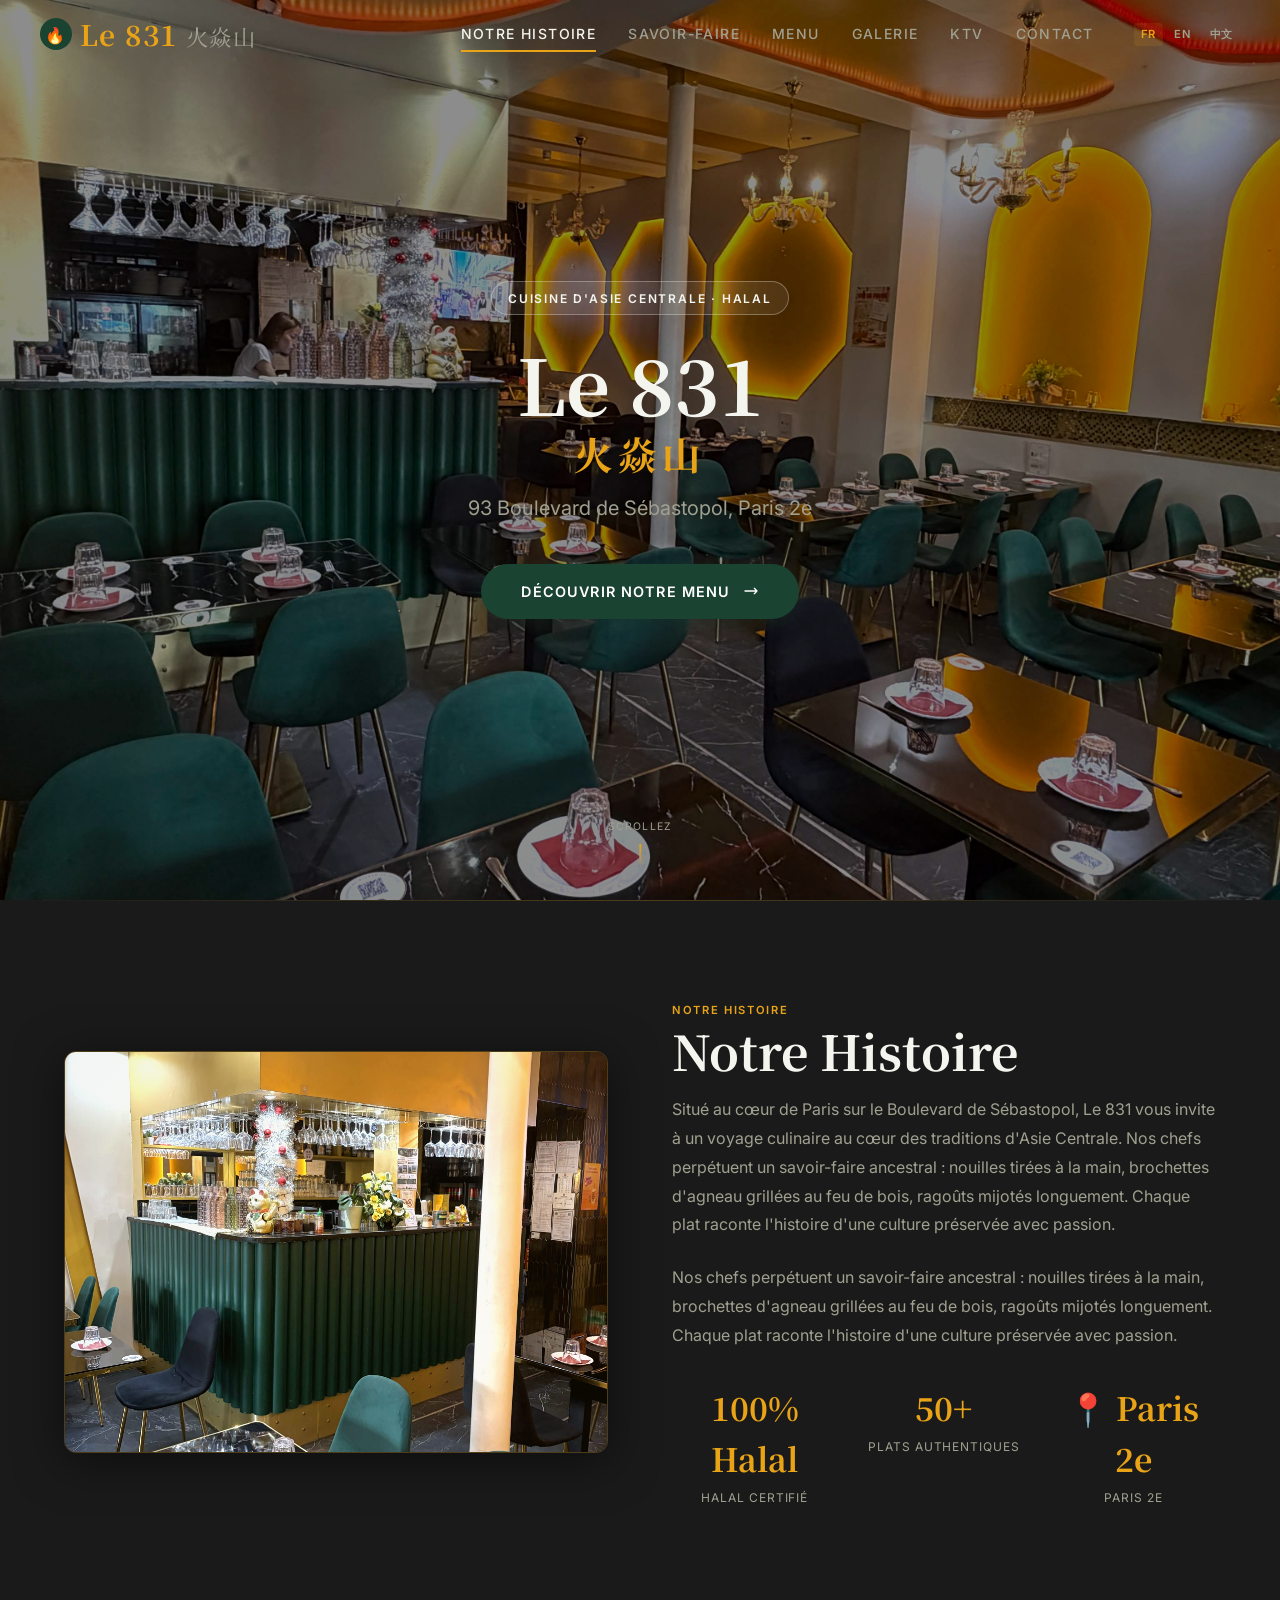
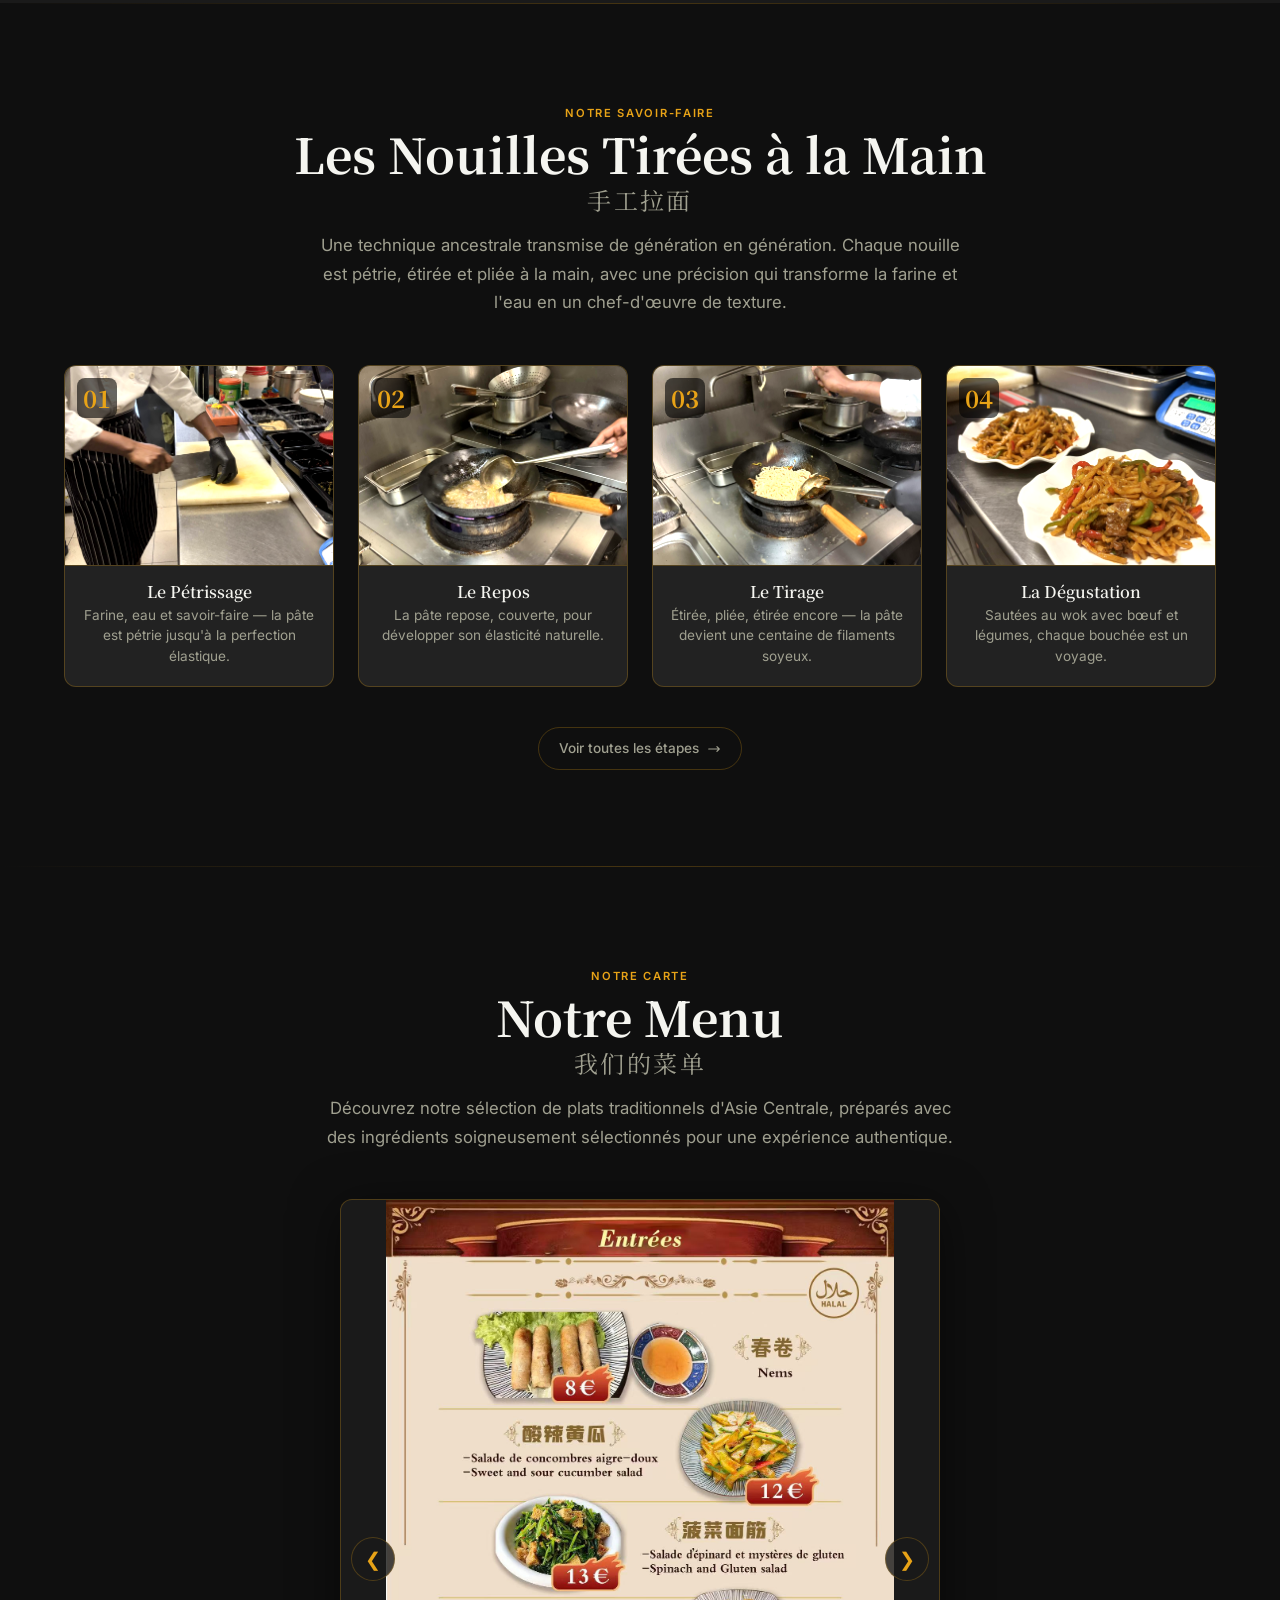
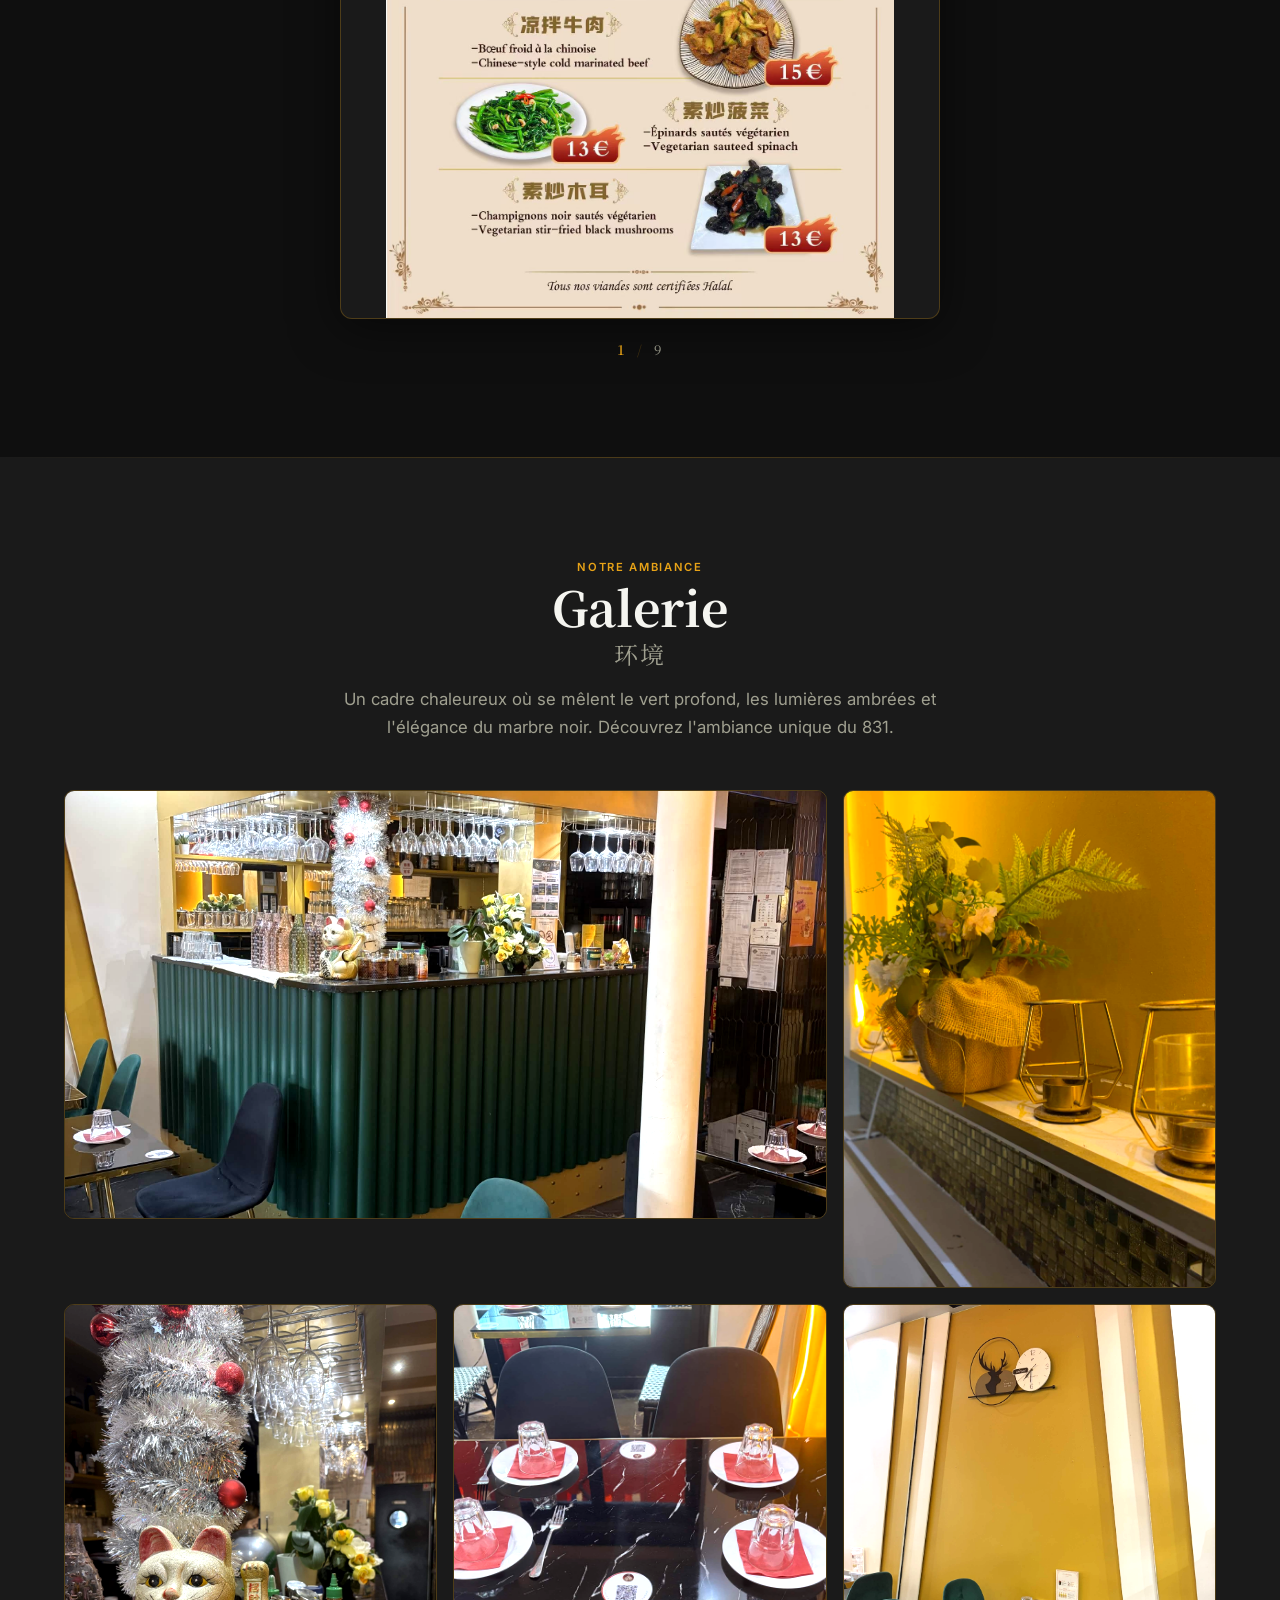
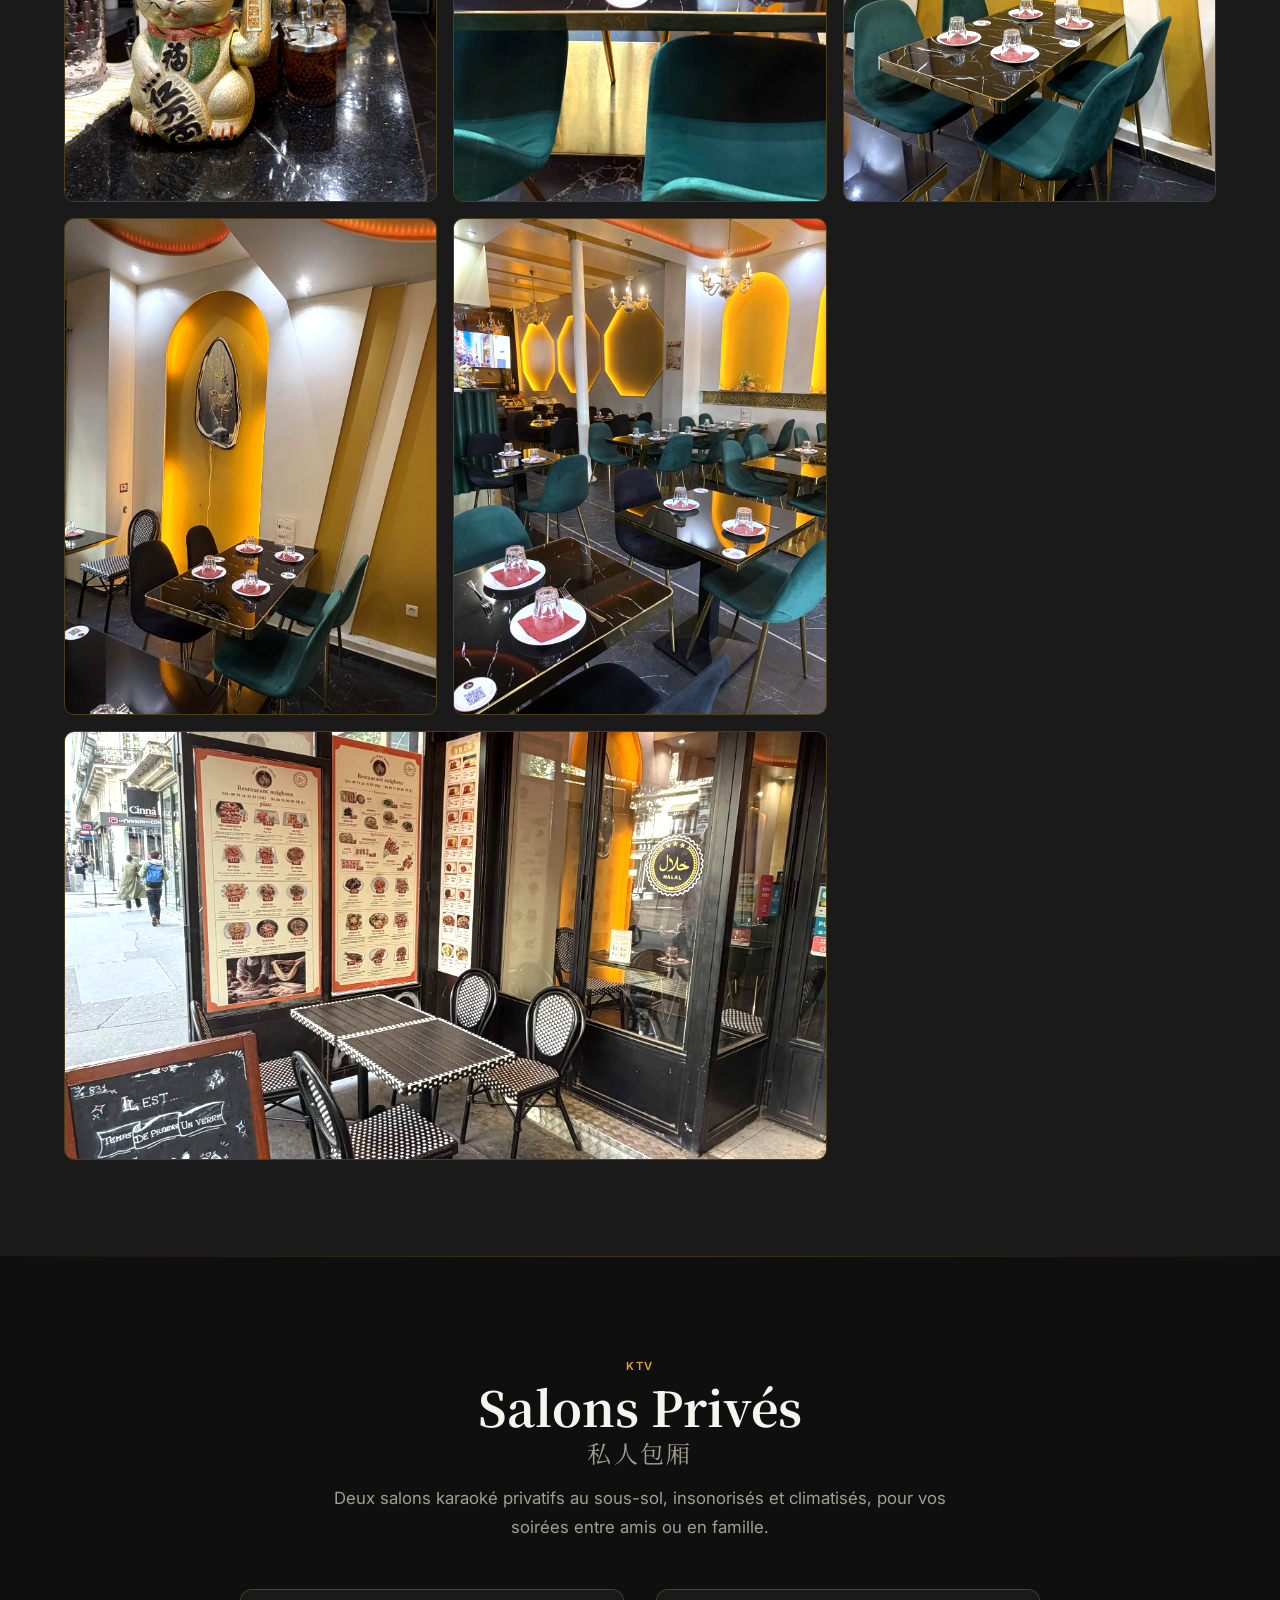
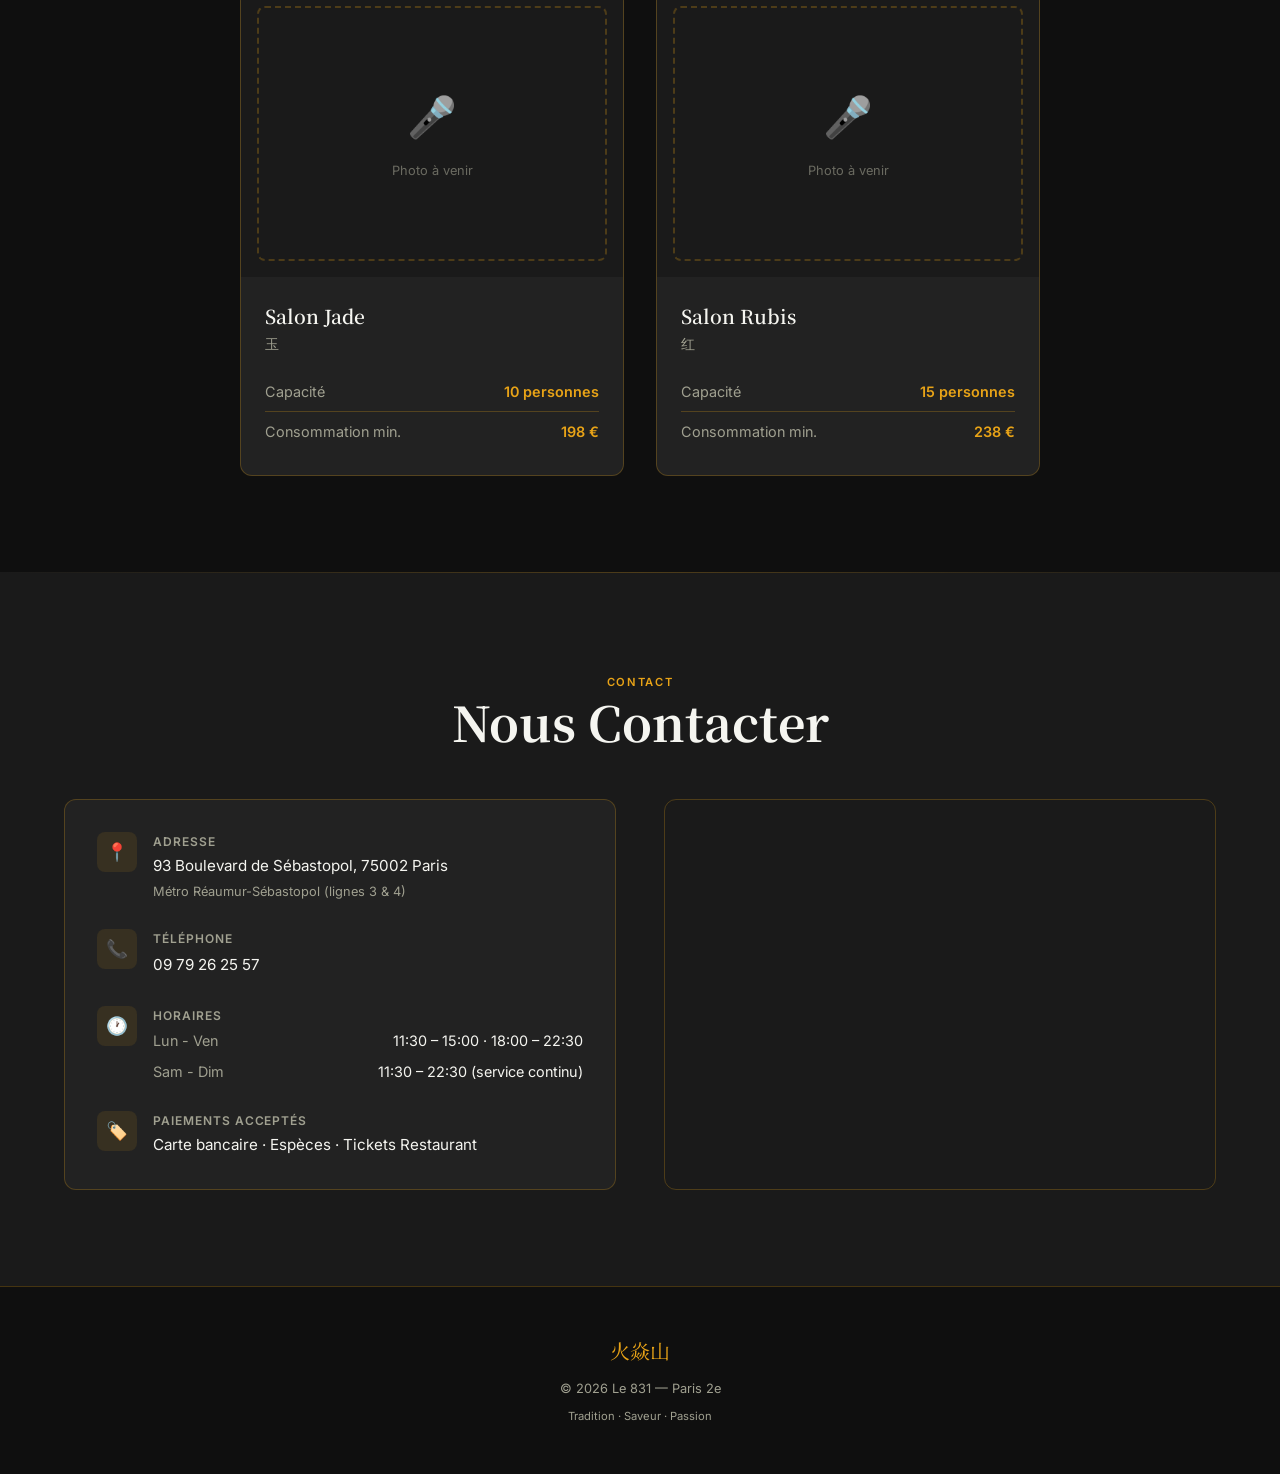
==== index.html @ d59409f3 "Initial commit — Le 831 website" ====
<!DOCTYPE html>
<html lang="fr" data-lang="fr">
<head>
  <meta charset="UTF-8">
  <meta name="viewport" content="width=device-width, initial-scale=1.0">
  <meta name="description" content="Restaurant ouïghour halal à Paris. Brochettes d'agneau grillées, nouilles faites main, dapanji. Cuisine authentique d'Asie Centrale. 93 Bd de Sébastopol, 75002.">
  <meta property="og:title" content="Le 831 | Restaurant Ouïghour Halal — Paris 2e">
  <meta property="og:description" content="Restaurant ouïghour halal à Paris. Brochettes d'agneau grillées, nouilles faites main, dapanji. Cuisine authentique d'Asie Centrale.">
  <meta property="og:type" content="website">
  <meta property="og:url" content="https://le-831.fr">
  <meta property="og:image" content="assets/images/og-image.jpg">
  <meta name="twitter:card" content="summary_large_image">

  <!-- Anti-cache pour Safari mobile -->
  <meta http-equiv="Cache-Control" content="no-cache, no-store, must-revalidate">
  <meta http-equiv="Pragma" content="no-cache">
  <meta http-equiv="Expires" content="0">

  <link rel="icon" type="image/svg+xml" href="data:image/svg+xml,<svg xmlns='http://www.w3.org/2000/svg' viewBox='0 0 100 100'><text y='.9em' font-size='90'>🔥</text></svg>">

  <!-- Preconnect for fonts -->
  <link rel="preconnect" href="https://fonts.googleapis.com">
  <link rel="preconnect" href="https://fonts.gstatic.com" crossorigin>
  <link href="https://fonts.googleapis.com/css2?family=Inter:wght@300;400;500;600;700&family=Noto+Serif+SC:wght@400;600;700&family=Noto+Serif:ital@0;1&display=swap" rel="stylesheet">

  <title>Le 831 | Restaurant Ouïghour Halal — Paris 2e</title>
  <!-- Incrémente le numéro après style.css? et main.js? pour forcer le refresh cache Safari -->
  <script>const CACHE_VER = 'v5';</script>
  <link rel="stylesheet" href="assets/css/style.css?v=v5">
</head>
<body>

  <!-- ============ HEADER ============ -->
  <header class="site-header" role="banner">
    <div class="header-inner">
      <a href="#" class="logo" aria-label="Accueil">
        <span class="logo-icon" aria-hidden="true">🔥</span>
        <span id="header-logo-text">Le 831 <span style="font-weight:400;color:var(--color-text-muted);font-size:0.8em;">火焱山</span></span>
      </a>

      <nav class="nav-links" role="navigation" aria-label="Navigation principale">
        <a href="#section-overview" class="active" data-i18n="nav.overview">Notre Histoire</a>
        <a href="#section-savoir-faire" data-i18n="nav.savoirfaire">Savoir-Faire</a>
        <a href="#section-menu" data-i18n="nav.menu">Menu</a>
        <a href="#section-galerie" data-i18n="nav.galerie">Galerie</a>
        <a href="#section-ktv" data-i18n="nav.ktv">KTV</a>
        <a href="#section-contact" data-i18n="nav.contact">Contact</a>

        <div class="lang-switcher" role="radiogroup" aria-label="Langue">
          <button class="lang-btn active" data-lang="fr" role="radio" aria-checked="true" aria-label="Français">FR</button>
          <button class="lang-btn" data-lang="en" role="radio" aria-checked="false" aria-label="English">EN</button>
          <button class="lang-btn" data-lang="cn" role="radio" aria-checked="false" aria-label="中文">中文</button>
        </div>
      </nav>

      <div class="hamburger" aria-label="Menu" role="button" tabindex="0" onclick="toggleMobileMenu()">
        <span></span>
        <span></span>
        <span></span>
      </div>
    </div>
  </header>
  <div class="nav-overlay" aria-hidden="true" onclick="toggleMobileMenu()"></div>

  <!-- ============ HERO ============ -->
  <section class="hero" id="hero" aria-label="Hero">
    <div class="hero-bg">
      <img src="assets/images/salle/vue-ensemble-02.jpg"
           alt=""
           loading="eager"
           fetchpriority="high">
    </div>
    <div class="hero-overlay" style="background: var(--hero-overlay, rgba(0,0,0,0.45));"></div>

    <div class="hero-content">
      <span class="hero-badge reveal" style="color:var(--color-text);border-color:rgba(245,245,240,0.3);background:rgba(245,245,240,0.08);">Cuisine d'Asie Centrale · Halal</span>
      <h1 class="hero-title reveal reveal-delay-1">
        <span class="hero-title-fr">Le 831</span>
        <span class="hero-title-cn">火焱山</span>
      </h1>
      <p class="hero-subtitle reveal reveal-delay-2">93 Boulevard de Sébastopol, Paris 2e</p>
      <a href="#section-menu" class="hero-cta reveal reveal-delay-3" aria-label="Voir le menu">
        Découvrir notre menu
        <svg xmlns="http://www.w3.org/2000/svg" fill="none" viewBox="0 0 24 24" stroke="currentColor" stroke-width="2" aria-hidden="true">
          <path stroke-linecap="round" stroke-linejoin="round" d="M17 8l4 4m0 0l-4 4m4-4H3"/>
        </svg>
      </a>
    </div>

    <div class="hero-scroll-indicator" aria-hidden="true">
      <span>Scrollez</span>
      <div class="scroll-dot"></div>
    </div>
  </section>

  <!-- ============ OVERVIEW ============ -->
  <section class="section section-alt" id="section-overview" aria-labelledby="overview-title">
    <div class="section-divider" aria-hidden="true"></div>
    <div class="container">
      <div class="overview-grid">
        <div class="overview-image reveal">
          <img src="assets/images/deco/comptoir.jpg"
               alt="Comptoir et salle du restaurant"
               loading="lazy">
          <div class="year-badge" aria-hidden="true" style="display:none;">Since 2020</div>
        </div>

        <div class="overview-text reveal reveal-delay-1">
          <span class="section-label" data-i18n="overview.label">Notre Histoire</span>
          <h2 class="section-title" id="overview-title">
            <span class="overview-title-text">Le 831</span>
            <span class="section-title-cn">火焱山</span>
          </h2>
          <p class="overview-bio">
            Situé au cœur de Paris sur le Boulevard de Sébastopol, Le 831 vous invite
            à un voyage culinaire au cœur des traditions d'Asie Centrale.
          </p>
          <p class="overview-bio-extra" data-i18n="overview.extra">
            Nos chefs perpétuent un savoir-faire ancestral : nouilles tirées à la main,
            brochettes d'agneau grillées au feu de bois, ragoûts mijotés longuement.
            Chaque plat raconte l'histoire d'une culture préservée avec passion.
          </p>

          <div class="overview-stats">
            <div class="stat-item">
              <div class="stat-number">100%</div>
              <div class="stat-label" data-i18n="overview.stat1">Halal certifié</div>
            </div>
            <div class="stat-item">
              <div class="stat-number">50+</div>
              <div class="stat-label" data-i18n="overview.stat2">Plats authentiques</div>
            </div>
            <div class="stat-item">
              <div class="stat-number">📍</div>
              <div class="stat-label" data-i18n="overview.stat3">Paris 2e</div>
            </div>
          </div>
        </div>
      </div>
    </div>
  </section>

  <!-- ============ SAVOIR-FAIRE ============ -->
  <section class="section" id="section-savoir-faire" aria-labelledby="savoirfaire-title">
    <div class="section-divider" aria-hidden="true"></div>
    <div class="container text-center">
      <span class="section-label">Notre Savoir-Faire</span>
      <h2 class="section-title" id="savoirfaire-title">
        <span class="savoirfaire-title-text">Les Nouilles Tirées à la Main</span>
        <span class="section-title-cn">手工拉面</span>
      </h2>
      <p class="section-desc">
        Une technique ancestrale transmise de génération en génération.
        Chaque nouille est pétrie, étirée et pliée à la main, avec une précision
        qui transforme la farine et l'eau en un chef-d'œuvre de texture.
      </p>

      <div class="savoir-faire-steps">
        <div class="step-card reveal">
          <div class="step-image">
            <img src="assets/images/cuisine/prepa-nouilles-01.jpg" alt="Pétrissage de la pâte" loading="lazy">
          </div>
          <div class="step-number">01</div>
          <h3 class="step-title">Le Pétrissage</h3>
          <p class="step-desc">Farine, eau et savoir-faire — la pâte est pétrie jusqu'à la perfection élastique.</p>
        </div>

        <div class="step-card reveal reveal-delay-1">
          <div class="step-image">
            <img src="assets/images/cuisine/prepa-nouilles-05.jpg" alt="Repos de la pâte" loading="lazy">
          </div>
          <div class="step-number">02</div>
          <h3 class="step-title">Le Repos</h3>
          <p class="step-desc">La pâte repose, couverte, pour développer son élasticité naturelle.</p>
        </div>

        <div class="step-card reveal reveal-delay-2">
          <div class="step-image">
            <img src="assets/images/cuisine/prepa-nouilles-09.jpg" alt="Tirage des nouilles" loading="lazy">
          </div>
          <div class="step-number">03</div>
          <h3 class="step-title">Le Tirage</h3>
          <p class="step-desc">Étirée, pliée, étirée encore — la pâte devient une centaine de filaments soyeux.</p>
        </div>

        <div class="step-card reveal reveal-delay-3">
          <div class="step-image">
            <img src="assets/images/plat/nouilles-boeuf.jpg" alt="Nouilles au bœuf" loading="lazy">
          </div>
          <div class="step-number">04</div>
          <h3 class="step-title">La Dégustation</h3>
          <p class="step-desc">Sautées au wok avec bœuf et légumes, chaque bouchée est un voyage.</p>
        </div>
      </div>

      <a href="assets/images/cuisine/" class="savoir-faire-cta reveal reveal-delay-4">
        Voir toutes les étapes
        <svg xmlns="http://www.w3.org/2000/svg" width="14" height="14" fill="none" viewBox="0 0 24 24" stroke="currentColor" stroke-width="2"><path stroke-linecap="round" stroke-linejoin="round" d="M17 8l4 4m0 0l-4 4m4-4H3"/></svg>
      </a>
    </div>
  </section>

  <!-- ============ MENU ============ -->
  <section class="section" id="section-menu" aria-labelledby="menu-title">
    <div class="section-divider" aria-hidden="true"></div>
    <div class="container text-center">
      <span class="section-label">Notre Carte</span>
      <h2 class="section-title" id="menu-title">
        <span class="menu-title-text">Notre Menu</span>
        <span class="section-title-cn">我们的菜单</span>
      </h2>
      <p class="section-desc">
        Découvrez notre sélection de plats traditionnels d'Asie Centrale,
        préparés avec des ingrédients soigneusement sélectionnés pour une expérience authentique.
      </p>

      <div class="menu-carousel reveal">
        <div class="carousel" id="menu-carousel">
          <div class="carousel-slide" id="menu-carousel-slide">
            <img src="assets/images/menu-carousel/c8e67244d61e8e571cf8f2a250a12266.jpg" alt="Entrées" class="carousel-img active" data-index="0">
            <img src="assets/images/menu-carousel/5ebf5d7ea0050512fd15514a34489e49.jpg" alt="Spécialités" class="carousel-img" data-index="1">
            <img src="assets/images/menu-carousel/0b5adbd8d2b38f16376279bdcd7bc2b7.jpg" alt="Plats 1-3" class="carousel-img" data-index="2">
            <img src="assets/images/menu-carousel/cfa7fe361afcabf85b495c46e9e4ab72.jpg" alt="Plats 4-6" class="carousel-img" data-index="3">
            <img src="assets/images/menu-carousel/ff900f3eb1bda9a6909ae2fd22520039.jpg" alt="Plats 7-9" class="carousel-img" data-index="4">
            <img src="assets/images/menu-carousel/547e2691478559c4e596cc432dde77d1.jpg" alt="Plats 10-12" class="carousel-img" data-index="5">
            <img src="assets/images/menu-carousel/3a523e270c8db097f783cb1ab3ea9c1d.jpg" alt="Plats 13-15" class="carousel-img" data-index="6">
            <img src="assets/images/menu-carousel/plats-16-18.jpg" alt="Plats 16-18" class="carousel-img" data-index="7">
            <img src="assets/images/menu-carousel/plats-19-21.jpg" alt="Plats 19-21" class="carousel-img" data-index="8">
          </div>

          <button class="carousel-btn carousel-prev" onclick="changeMenuSlide(-1)" aria-label="Précédent">❮</button>
          <button class="carousel-btn carousel-next" onclick="changeMenuSlide(1)" aria-label="Suivant">❯</button>
        </div>
        <div class="menu-indicator">
          <span class="menu-indicator-current" id="menu-current">1</span>
          <span class="menu-indicator-sep">/</span>
          <span class="menu-indicator-total" id="menu-total">9</span>
        </div>
      </div>
    </div>
  </section>

  <!-- ============ GALERIE ============ -->
  <section class="section section-alt" id="section-galerie" aria-labelledby="galerie-title">
    <div class="section-divider" aria-hidden="true"></div>
    <div class="container text-center">
      <span class="section-label">Notre Ambiance</span>
      <h2 class="section-title" id="galerie-title">
        <span class="galerie-title-text">Galerie</span>
        <span class="section-title-cn">环境</span>
      </h2>
      <p class="section-desc">
        Un cadre chaleureux où se mêlent le vert profond, les lumières ambrées
        et l'élégance du marbre noir. Découvrez l'ambiance unique du 831.
      </p>

      <div class="galerie-grid">
        <div class="galerie-item galerie-wide reveal">
          <img src="assets/images/deco/comptoir.jpg" alt="Le comptoir vert" loading="lazy">
          <div class="galerie-caption" style="display:none;">Le comptoir signature</div>
        </div>

        <div class="galerie-item reveal reveal-delay-1">
          <img src="assets/images/deco/detail-deco-01.jpg" alt="Détail décoration" loading="lazy">
          <div class="galerie-caption" style="display:none;">Détail d'ambiance</div>
        </div>

        <div class="galerie-item reveal reveal-delay-1">
          <img src="assets/images/deco/detail-comptoir.jpg" alt="Décoration du comptoir" loading="lazy">
          <div class="galerie-caption" style="display:none;">Décoration du comptoir</div>
        </div>

        <div class="galerie-item reveal reveal-delay-2">
          <img src="assets/images/deco/table-4pers.jpg" alt="Table dressée" loading="lazy">
          <div class="galerie-caption" style="display:none;">Table pour 4 personnes</div>
        </div>

        <div class="galerie-item reveal reveal-delay-2">
          <img src="assets/images/deco/table-deco-01.jpg" alt="Décoration de table" loading="lazy">
          <div class="galerie-caption" style="display:none;">Art de la table</div>
        </div>

        <div class="galerie-item reveal reveal-delay-3">
          <img src="assets/images/deco/table-deco-02.jpg" alt="Décoration de table" loading="lazy">
          <div class="galerie-caption" style="display:none;">Détail floral</div>
        </div>

        <div class="galerie-item reveal reveal-delay-3">
          <img src="assets/images/salle/vue-ensemble-01.jpg" alt="Vue d'ensemble" loading="lazy">
          <div class="galerie-caption" style="display:none;">Vue d'ensemble</div>
        </div>

        <div class="galerie-item galerie-wide reveal reveal-delay-4">
          <img src="assets/images/salle/terrasse.jpg" alt="Terrasse du restaurant" loading="lazy">
          <div class="galerie-caption" style="display:none;">Terrasse</div>
        </div>
      </div>
    </div>
  </section>

  <!-- ============ KTV / SALONS PRIVÉS ============ -->
  <section class="section" id="section-ktv" aria-labelledby="ktv-title">
    <div class="section-divider" aria-hidden="true"></div>
    <div class="container text-center">
      <span class="section-label">KTV</span>
      <h2 class="section-title" id="ktv-title">
        <span class="ktv-title-text">Salons Privés</span>
        <span class="section-title-cn">私人包厢</span>
      </h2>
      <p class="section-desc">
        Deux salons karaoké privatifs au sous-sol, insonorisés et climatisés,
        pour vos soirées entre amis ou en famille.
      </p>

      <div class="ktv-grid">
        <div class="ktv-card reveal">
          <div class="ktv-image">
            <div class="ktv-image-placeholder">
              <span class="ktv-placeholder-icon">🎤</span>
              <span class="ktv-placeholder-text">Photo à venir</span>
            </div>
          </div>
          <div class="ktv-info">
            <h3 class="ktv-name">Salon Jade</h3>
            <span class="ktv-name-cn">玉</span>
            <ul class="ktv-details">
              <li><span class="ktv-detail-label">Capacité</span><span class="ktv-detail-value">10 personnes</span></li>
              <li><span class="ktv-detail-label">Consommation min.</span><span class="ktv-detail-value">198 €</span></li>
            </ul>
          </div>
        </div>

        <div class="ktv-card reveal reveal-delay-1">
          <div class="ktv-image">
            <div class="ktv-image-placeholder">
              <span class="ktv-placeholder-icon">🎤</span>
              <span class="ktv-placeholder-text">Photo à venir</span>
            </div>
          </div>
          <div class="ktv-info">
            <h3 class="ktv-name">Salon Rubis</h3>
            <span class="ktv-name-cn">红</span>
            <ul class="ktv-details">
              <li><span class="ktv-detail-label">Capacité</span><span class="ktv-detail-value">15 personnes</span></li>
              <li><span class="ktv-detail-label">Consommation min.</span><span class="ktv-detail-value">238 €</span></li>
            </ul>
          </div>
        </div>
      </div>
    </div>
  </section>

  <!-- ============ CONTACT ============ -->
  <section class="section section-alt" id="section-contact" aria-labelledby="contact-title">
    <div class="section-divider" aria-hidden="true"></div>
    <div class="container">
      <div class="text-center">
        <span class="section-label" data-i18n="contact.label">Contact</span>
        <h2 class="section-title" id="contact-title">
          <span class="contact-title-text">Nous Contacter</span>
          <span class="section-title-cn">联系我们</span>
        </h2>
      </div>

      <div class="contact-grid" style="margin-top:3rem;">
        <div class="contact-info-card reveal">
          <div class="contact-info-item">
            <div class="contact-icon" aria-hidden="true">📍</div>
            <div class="contact-info-content">
              <h4 data-i18n="contact.address">Adresse</h4>
              <p class="contact-address">93 Boulevard de Sébastopol, 75002 Paris</p>
              <p style="font-size:0.8rem;color:var(--color-text-muted);margin-top:0.25rem;">Métro Réaumur-Sébastopol (lignes 3 & 4)</p>
            </div>
          </div>

          <div class="contact-info-item">
            <div class="contact-icon" aria-hidden="true">📞</div>
            <div class="contact-info-content">
              <h4 data-i18n="contact.phone">Téléphone</h4>
              <a href="tel:+33979262557" class="contact-phone">09 79 26 25 57</a>
            </div>
          </div>

          <div class="contact-info-item">
            <div class="contact-icon" aria-hidden="true">🕐</div>
            <div class="contact-info-content">
              <h4 data-i18n="contact.hours">Horaires</h4>
              <div class="hours-grid">
                <div class="hours-row">
                  <span class="hours-days">Lun — Ven</span>
                  <span class="hours-time">11h30 – 15h · 18h – 22h30</span>
                </div>
                <div class="hours-row">
                  <span class="hours-days">Sam — Dim</span>
                  <span class="hours-time">11h30 – 22h30 (continu)</span>
                </div>
              </div>
            </div>
          </div>

          <div class="contact-info-item">
            <div class="contact-icon" aria-hidden="true">🏷️</div>
            <div class="contact-info-content">
              <h4>Paiements acceptés</h4>
              <p>Carte bancaire · Espèces · Tickets Restaurant</p>
            </div>
          </div>
        </div>

        <div class="contact-map reveal reveal-delay-1">
          <iframe
            src="https://www.google.com/maps/embed?pb=!1m18!1m12!1m3!1d2624.5!2d2.35!3d48.865!2m3!1f0!2f0!3f0!3m2!1i1024!2i768!4f13.1!3m3!1m2!1s0x0%3A0x0!2zNDjCsDUxJzU0LjAiTiAywrAyMScwMC4wIkU!5e0!3m2!1sfr!2sfr!4v1"
            loading="lazy"
            allowfullscreen
            referrerpolicy="no-referrer-when-downgrade"
            title="Carte Google Maps"
            aria-label="Emplacement du restaurant">
          </iframe>
        </div>
      </div>
    </div>
  </section>

  <!-- ============ FOOTER ============ -->
  <footer class="site-footer" role="contentinfo">
    <div class="footer-logo">火焱山</div>
    <p class="footer-text">
      &copy; <span class="footer-year">2026</span>
      <span class="footer-name">Le 831</span> —
      <span class="footer-location">Paris 2e</span>
    </p>
    <p class="footer-text" style="margin-top:0.5rem;font-size:0.7rem;">
      <span data-i18n="footer.tagline">Tradition · Saveur · Passion</span>
    </p>
  </footer>

  <script src="assets/js/main.js?v=v5"></script>
</body>
</html>
---- assets/css/style.css ----
/* ========================================
   Le 831 — Design System
   Mobile-first · Uyghur / Central Asian
   Colors: Dark Green · Amber · Black
   ======================================== */

/* --- Google Fonts (loaded in HTML) --- */

/* --- Reset & Base --- */
*, *::before, *::after { box-sizing: border-box; margin: 0; padding: 0; }

:root {
  /* Brand colors — Le 831 */
  --color-primary: #1B4332;
  --color-primary-dark: #143A28;
  --color-primary-light: #2D6A4F;
  --color-secondary: #E8A317;
  --color-secondary-light: #F4C542;
  --color-accent: #1a1a1a;
  --color-bg: #0f0f0f;
  --color-surface: #1a1a1a;
  --color-surface-light: #222222;
  --color-text: #f5f5f0;
  --color-text-muted: #a0a090;
  --color-border: rgba(232, 163, 23, 0.25);
  --color-amber-glow: rgba(232, 163, 23, 0.15);

  /* Image brightness — les photos du resto sont sombres */
  --img-brightness: brightness(1.15) contrast(1.05);

  /* Typography */
  --font-heading: 'Noto Serif SC', 'Noto Serif', Georgia, serif;
  --font-body: 'Inter', 'Noto Sans SC', system-ui, -apple-system, sans-serif;

  /* Spacing */
  --section-padding: 6rem 1.5rem;
  --container-max: 1200px;
  --content-max: 800px;

  /* Transitions */
  --transition-fast: 0.25s cubic-bezier(0.4, 0, 0.2, 1);
  --transition-smooth: 0.5s cubic-bezier(0.4, 0, 0.2, 1);

  /* Shadows */
  --shadow-sm: 0 2px 8px rgba(0,0,0,0.3);
  --shadow-md: 0 4px 24px rgba(0,0,0,0.4);
  --shadow-lg: 0 8px 48px rgba(0,0,0,0.5);
  --shadow-amber: 0 0 30px rgba(232, 163, 23, 0.1);
}

html { scroll-behavior: smooth; font-size: 16px; }
body {
  font-family: var(--font-body);
  background: var(--color-bg);
  color: var(--color-text);
  line-height: 1.6;
  -webkit-font-smoothing: antialiased;
  overflow-x: hidden;
}

img { max-width: 100%; height: auto; display: block; }
a { color: var(--color-secondary); text-decoration: none; transition: var(--transition-fast); }
a:hover { color: var(--color-secondary-light); }
ul, ol { list-style: none; }
button { cursor: pointer; border: none; background: none; font-family: inherit; color: inherit; }

/* --- Utility classes --- */
.container { max-width: var(--container-max); margin: 0 auto; padding: 0 1.5rem; }
.content-max { max-width: var(--content-max); margin: 0 auto; }
.text-center { text-align: center; }
.sr-only { position: absolute; width: 1px; height: 1px; padding: 0; margin: -1px; overflow: hidden; clip: rect(0,0,0,0); border: 0; }

/* --- Scroll animations désactivées le temps de stabiliser le layout --- */
.reveal {
  opacity: 1;
  transform: translateY(0);
}
.reveal-delay-1 { transition-delay: 0.1s; }
.reveal-delay-2 { transition-delay: 0.2s; }
.reveal-delay-3 { transition-delay: 0.3s; }
.reveal-delay-4 { transition-delay: 0.4s; }

/* --- Glass effect --- */
.glass {
  background: rgba(26, 26, 26, 0.7);
  backdrop-filter: blur(20px) saturate(1.2);
  -webkit-backdrop-filter: blur(20px) saturate(1.2);
  border: 1px solid var(--color-border);
}

/* ========================================
   HEADER / NAVIGATION
   ======================================== */
.site-header {
  position: fixed;
  top: 0;
  left: 0;
  right: 0;
  z-index: 1000;
  padding: 0.75rem 1.5rem;
  transition: var(--transition-smooth);
}
.site-header.scrolled {
  background: rgba(15, 15, 15, 0.85);
  backdrop-filter: blur(24px) saturate(1.3);
  -webkit-backdrop-filter: blur(24px) saturate(1.3);
  border-bottom: 1px solid var(--color-border);
  box-shadow: var(--shadow-md);
}

.header-inner {
  max-width: var(--container-max);
  margin: 0 auto;
  display: flex;
  align-items: center;
  justify-content: space-between;
}

.logo {
  font-family: var(--font-heading);
  font-size: 1.75rem;
  font-weight: 700;
  color: var(--color-secondary);
  letter-spacing: 0.05em;
  text-decoration: none;
  display: flex;
  align-items: center;
  gap: 0.5rem;
}
.logo:hover { color: var(--color-secondary-light); }
.logo-icon {
  width: 2rem;
  height: 2rem;
  background: var(--color-primary);
  border-radius: 50%;
  display: flex;
  align-items: center;
  justify-content: center;
  font-size: 1rem;
  color: white;
}

/* Navigation links */
.nav-links {
  display: flex;
  align-items: center;
  gap: 2rem;
}
.nav-links a {
  color: var(--color-text-muted);
  font-size: 0.875rem;
  font-weight: 500;
  text-transform: uppercase;
  letter-spacing: 0.1em;
  position: relative;
  padding: 0.25rem 0;
  transition: var(--transition-fast);
}
.nav-links a::after {
  content: '';
  position: absolute;
  bottom: -2px;
  left: 0;
  width: 0;
  height: 2px;
  background: var(--color-secondary);
  transition: var(--transition-fast);
}
.nav-links a:hover,
.nav-links a.active { color: var(--color-text); }
.nav-links a:hover::after,
.nav-links a.active::after { width: 100%; }

/* Language switcher */
.lang-switcher {
  display: flex;
  gap: 0.25rem;
  margin-left: 0.5rem;
}
.lang-btn {
  font-size: 0.7rem;
  font-weight: 600;
  text-transform: uppercase;
  padding: 0.25rem 0.45rem;
  border-radius: 4px;
  color: var(--color-text-muted);
  transition: var(--transition-fast);
  letter-spacing: 0.05em;
}
.lang-btn:hover { color: var(--color-text); }
.lang-btn.active {
  color: var(--color-secondary);
  background: rgba(232, 163, 23, 0.12);
}

/* Mobile hamburger */
.hamburger {
  display: none;
  flex-direction: column;
  gap: 5px;
  padding: 0.5rem;
  cursor: pointer;
  -webkit-tap-highlight-color: transparent;
  touch-action: manipulation;
  user-select: none;
  -webkit-user-select: none;
}
.hamburger span {
  display: block;
  width: 24px;
  height: 2px;
  background: var(--color-text);
  border-radius: 2px;
  transition: var(--transition-fast);
  transform-origin: center;
}

/* ========================================
   HERO SECTION
   ======================================== */
.hero {
  position: relative;
  min-height: 100vh;
  display: flex;
  align-items: center;
  justify-content: center;
  overflow: hidden;
}
.hero-bg {
  position: absolute;
  inset: 0;
  z-index: 0;
}
.hero-bg img {
  width: 100%;
  height: 100%;
  object-fit: cover;
  filter: var(--img-brightness);
}
.hero-overlay {
  position: absolute;
  inset: 0;
  z-index: 1;
}
.hero-content {
  position: relative;
  z-index: 2;
  text-align: center;
  padding: 2rem 1.5rem;
  max-width: 900px;
}
.hero-badge {
  display: inline-block;
  font-size: 0.75rem;
  font-weight: 600;
  text-transform: uppercase;
  letter-spacing: 0.15em;
  color: var(--color-secondary);
  background: rgba(232, 163, 23, 0.1);
  border: 1px solid rgba(232, 163, 23, 0.25);
  padding: 0.4rem 1rem;
  border-radius: 100px;
  margin-bottom: 1.5rem;
}
.hero-title {
  font-family: var(--font-heading);
  font-size: clamp(2.5rem, 6vw, 5rem);
  font-weight: 700;
  line-height: 1.15;
  margin-bottom: 1rem;
}
.hero-title-cn {
  display: block;
  font-size: clamp(1.5rem, 3vw, 2.5rem);
  color: var(--color-secondary);
  margin-top: 0.25rem;
  letter-spacing: 0.15em;
}
.hero-subtitle {
  font-size: clamp(1rem, 2vw, 1.25rem);
  color: var(--color-text-muted);
  margin-bottom: 2.5rem;
  line-height: 1.6;
  max-width: 600px;
  margin-left: auto;
  margin-right: auto;
}
.hero-cta {
  display: inline-flex;
  align-items: center;
  gap: 0.75rem;
  background: var(--color-primary);
  color: white;
  font-size: 0.9rem;
  font-weight: 600;
  text-transform: uppercase;
  letter-spacing: 0.08em;
  padding: 1rem 2.5rem;
  border-radius: 50px;
  transition: var(--transition-fast);
  box-shadow: 0 4px 20px rgba(27, 67, 50, 0.3);
}
.hero-cta:hover {
  background: var(--color-primary-dark);
  color: white;
  transform: translateY(-2px);
  box-shadow: 0 8px 30px rgba(27, 67, 50, 0.4);
}
.hero-cta svg { width: 1rem; height: 1rem; transition: var(--transition-fast); }
.hero-cta:hover svg { transform: translateX(4px); }

.hero-scroll-indicator {
  position: absolute;
  bottom: 2rem;
  left: 50%;
  transform: translateX(-50%);
  z-index: 2;
  display: flex;
  flex-direction: column;
  align-items: center;
  gap: 0.5rem;
  color: var(--color-text-muted);
  font-size: 0.65rem;
  letter-spacing: 0.1em;
  text-transform: uppercase;
  animation: float 2s ease-in-out infinite;
}
@keyframes float {
  0%, 100% { transform: translateX(-50%) translateY(0); }
  50% { transform: translateX(-50%) translateY(8px); }
}
.scroll-dot {
  width: 2px;
  height: 24px;
  background: linear-gradient(to bottom, var(--color-secondary), transparent);
  border-radius: 2px;
}

/* ========================================
   SECTION COMMON STYLES
   ======================================== */
.section {
  padding: var(--section-padding);
  position: relative;
}
.section-alt {
  background: var(--color-surface);
}
.section-divider {
  position: absolute;
  top: 0;
  left: 0;
  right: 0;
  height: 1px;
  background: linear-gradient(to right, transparent, var(--color-border), transparent);
}
.section-label {
  font-size: 0.7rem;
  font-weight: 600;
  text-transform: uppercase;
  letter-spacing: 0.15em;
  color: var(--color-secondary);
  margin-bottom: 0.75rem;
}
.section-title {
  font-family: var(--font-heading);
  font-size: clamp(2rem, 4vw, 3rem);
  font-weight: 700;
  margin-bottom: 1rem;
  line-height: 1.2;
}
.section-title-cn {
  display: block;
  font-size: clamp(1rem, 2vw, 1.5rem);
  color: var(--color-text-muted);
  font-weight: 400;
  margin-top: 0.25rem;
  letter-spacing: 0.1em;
}
.section-desc {
  color: var(--color-text-muted);
  max-width: 650px;
  margin: 0 auto 3rem;
  font-size: 1.05rem;
  line-height: 1.7;
}

/* ========================================
   OVERVIEW SECTION
   ======================================== */
.overview-grid {
  display: grid;
  grid-template-columns: 1fr 1fr;
  gap: 4rem;
  align-items: center;
}
.overview-image {
  position: relative;
  border-radius: 12px;
  overflow: hidden;
  box-shadow: var(--shadow-lg);
  border: 1px solid var(--color-border);
}
.overview-image::before {
  content: '';
  position: absolute;
  inset: 0;
  background: linear-gradient(135deg, rgba(27, 67, 50, 0.05), rgba(232, 163, 23, 0.05));
  z-index: 1;
}
.overview-image img {
  width: 100%;
  height: 400px;
  object-fit: cover;
  transition: var(--transition-smooth);
  filter: var(--img-brightness);
}
.overview-image:hover img { transform: scale(1.03); }
.overview-image .year-badge {
  position: absolute;
  bottom: 1.5rem;
  right: 1.5rem;
  z-index: 2;
  font-family: var(--font-heading);
  font-size: 2.5rem;
  font-weight: 700;
  color: var(--color-secondary);
  text-shadow: 0 2px 10px rgba(0,0,0,0.5);
  line-height: 1;
}
.overview-text h3 {
  font-family: var(--font-heading);
  font-size: 1.5rem;
  margin-bottom: 1.5rem;
  line-height: 1.4;
}
.overview-text p {
  color: var(--color-text-muted);
  line-height: 1.8;
  margin-bottom: 1.5rem;
}
.overview-stats {
  display: grid;
  grid-template-columns: repeat(3, 1fr);
  gap: 1.5rem;
  margin-top: 2rem;
}
.stat-item {
  text-align: center;
}
.stat-number {
  font-family: var(--font-heading);
  font-size: 2rem;
  font-weight: 700;
  color: var(--color-secondary);
}
.stat-label {
  font-size: 0.75rem;
  color: var(--color-text-muted);
  text-transform: uppercase;
  letter-spacing: 0.08em;
  margin-top: 0.25rem;
}

/* ========================================
   MENU SECTION
   ======================================== */

/* --- Menu Carousel --- */
.menu-carousel {
  max-width: 600px;
  margin: 3rem auto 0;
}
.menu-carousel .carousel {
  position: relative;
  border-radius: 12px;
  border: 1px solid var(--color-border);
  box-shadow: var(--shadow-lg);
  background: var(--color-surface);
  max-height: 80vh;
  overflow: hidden;
}

.menu-carousel .carousel-slide {
  position: relative;
  width: 100%;
  max-height: 80vh;
}

.menu-carousel .carousel-img {
  display: none;
  width: 100%;
  height: auto;
  max-height: 80vh;
  object-fit: contain;
}
.menu-carousel .carousel-img.active {
  display: block;
}

.menu-carousel .carousel-btn {
  position: absolute;
  top: 50%;
  transform: translateY(-50%);
  width: 44px;
  height: 44px;
  border-radius: 50%;
  background: rgba(26, 26, 26, 0.8);
  color: var(--color-secondary);
  border: 1px solid var(--color-border);
  cursor: pointer;
  font-size: 1.2rem;
  z-index: 10;
  display: flex;
  align-items: center;
  justify-content: center;
  transition: var(--transition-fast);
}
.menu-carousel .carousel-btn:hover {
  background: var(--color-primary);
  color: white;
  border-color: var(--color-primary);
}
.menu-carousel .carousel-prev {
  left: 10px;
}
.menu-carousel .carousel-next {
  right: 10px;
}

@media (max-width: 600px) {
  .menu-carousel .carousel,
  .menu-carousel .carousel-slide {
    max-height: 60vh;
  }
  .menu-carousel .carousel-img {
    max-height: 60vh;
  }
}

.menu-carousel .carousel-controls {
  position: absolute;
  top: 50%;
  transform: translateY(-50%);
  width: 100%;
  display: flex;
  justify-content: space-between;
  padding: 0 10px;
  z-index: 10;
  pointer-events: none;
}
.menu-carousel .carousel-control {
  width: 44px;
  height: 44px;
  border-radius: 50%;
  background: rgba(26, 26, 26, 0.8);
  color: var(--color-secondary);
  border: 1px solid var(--color-border);
  cursor: pointer;
  font-size: 1.1rem;
  transition: var(--transition-fast);
  display: flex;
  align-items: center;
  justify-content: center;
  pointer-events: all;
  backdrop-filter: blur(8px);
}
.menu-carousel .carousel-control:hover {
  background: var(--color-primary);
  color: white;
  transform: scale(1.1);
  border-color: var(--color-primary);
}

.menu-indicator {
  text-align: center;
  margin-top: 1.25rem;
  font-family: var(--font-heading);
  font-size: 0.85rem;
  color: var(--color-text-muted);
  letter-spacing: 0.1em;
}
.menu-indicator-current {
  color: var(--color-secondary);
  font-weight: 600;
}
.menu-indicator-sep {
  margin: 0 0.4rem;
  color: var(--color-border);
}

.menu-tabs {
  display: flex;
  justify-content: center;
  gap: 1rem;
  margin-bottom: 3rem;
  flex-wrap: wrap;
}
.menu-tab {
  font-size: 0.85rem;
  font-weight: 500;
  padding: 0.6rem 1.5rem;
  border-radius: 50px;
  background: transparent;
  color: var(--color-text-muted);
  border: 1px solid var(--color-border);
  transition: var(--transition-fast);
  cursor: pointer;
  letter-spacing: 0.05em;
}
.menu-tab:hover {
  color: var(--color-text);
  border-color: var(--color-text-muted);
}
.menu-tab.active {
  color: var(--color-accent);
  background: var(--color-secondary);
  border-color: var(--color-secondary);
  font-weight: 600;
}

.menu-grid {
  display: grid;
  grid-template-columns: repeat(auto-fit, minmax(340px, 1fr));
  gap: 1.5rem;
}

.menu-card {
  background: var(--color-surface-light);
  border: 1px solid var(--color-border);
  border-radius: 12px;
  padding: 1.5rem;
  transition: var(--transition-fast);
  position: relative;
  overflow: hidden;
}
.menu-card::before {
  content: '';
  position: absolute;
  top: 0;
  left: 0;
  right: 0;
  height: 3px;
  background: linear-gradient(to right, var(--color-primary), var(--color-secondary));
  transform: scaleX(0);
  transform-origin: left;
  transition: var(--transition-smooth);
}
.menu-card:hover {
  border-color: rgba(232, 163, 23, 0.4);
  transform: translateY(-4px);
  box-shadow: var(--shadow-md), var(--shadow-amber);
}
.menu-card:hover::before { transform: scaleX(1); }

.menu-card-header {
  display: flex;
  justify-content: space-between;
  align-items: flex-start;
  margin-bottom: 0.5rem;
}
.menu-card-name {
  font-family: var(--font-heading);
  font-size: 1.15rem;
  font-weight: 600;
  line-height: 1.3;
}
.menu-card-name-cn {
  display: block;
  font-size: 0.85rem;
  color: var(--color-text-muted);
  font-weight: 400;
  margin-top: 0.15rem;
}
.menu-card-price {
  font-size: 1.1rem;
  font-weight: 700;
  color: var(--color-secondary);
  white-space: nowrap;
}
.menu-card-desc {
  font-size: 0.9rem;
  color: var(--color-text-muted);
  line-height: 1.6;
  margin-bottom: 0.75rem;
}
.menu-card-badge {
  display: inline-block;
  font-size: 0.85rem;
  line-height: 1;
}

/* ========================================
   CONTACT SECTION
   ======================================== */
.contact-grid {
  display: grid;
  grid-template-columns: 1fr 1fr;
  gap: 3rem;
  max-width: 100%;
}

.contact-info-card {
  background: var(--color-surface-light);
  border: 1px solid var(--color-border);
  border-radius: 12px;
  padding: 2rem;
  max-width: 100%;
  overflow-wrap: break-word;
  word-wrap: break-word;
  word-break: break-word;
}
.contact-info-item {
  display: flex;
  gap: 1rem;
  margin-bottom: 1.75rem;
  align-items: flex-start;
  max-width: 100%;
}
.contact-info-item:last-child { margin-bottom: 0; }
.contact-icon {
  width: 2.5rem;
  height: 2.5rem;
  min-width: 2.5rem;
  background: rgba(232, 163, 23, 0.1);
  border-radius: 8px;
  display: flex;
  align-items: center;
  justify-content: center;
  color: var(--color-secondary);
  font-size: 1.1rem;
  flex-shrink: 0;
}
.contact-info-content {
  min-width: 0;
  flex: 1;
}
.contact-info-content h4 {
  font-size: 0.75rem;
  font-weight: 600;
  text-transform: uppercase;
  letter-spacing: 0.08em;
  color: var(--color-text-muted);
  margin-bottom: 0.25rem;
}
.contact-info-content p,
.contact-info-content a {
  font-size: 0.95rem;
  line-height: 1.5;
  color: var(--color-text);
  overflow-wrap: break-word;
  word-wrap: break-word;
}
.contact-info-content a:hover { color: var(--color-secondary); }

.hours-grid {
  display: grid;
  gap: 0.5rem;
  margin-top: 0.25rem;
}
.hours-row {
  display: flex;
  justify-content: space-between;
  font-size: 0.9rem;
  gap: 0.5rem;
  flex-wrap: wrap;
}
.hours-days { color: var(--color-text-muted); white-space: nowrap; }
.hours-time { color: var(--color-text); text-align: right; }

.social-row {
  display: flex;
  flex-wrap: wrap;
  gap: 0.5rem;
  margin-top: 0.25rem;
}
.social-link {
  display: inline-flex;
  align-items: center;
  gap: 0.4rem;
  font-size: 0.85rem;
  padding: 0.4rem 0.85rem;
  background: rgba(232, 163, 23, 0.08);
  border: 1px solid var(--color-border);
  border-radius: 8px;
  color: var(--color-text-muted);
  transition: var(--transition-fast);
}
.social-link:hover {
  color: var(--color-text);
  border-color: var(--color-secondary);
  background: rgba(232, 163, 23, 0.15);
}

.contact-map {
  border-radius: 12px;
  overflow: hidden;
  min-height: 350px;
  border: 1px solid var(--color-border);
}
.contact-map iframe {
  width: 100%;
  height: 100%;
  min-height: 350px;
  border: 0;
  display: block;
}

/* ========================================
   GOOGLE REVIEWS
   ======================================== */
.reviews-section {
  padding-top: 1rem;
}
.reviews-headline {
  font-family: var(--font-heading);
  font-size: 1.75rem;
  font-weight: 600;
  margin-bottom: 2rem;
  line-height: 1.3;
}

/* Badge header */
.reviews-header {
  display: flex;
  align-items: center;
  justify-content: center;
  gap: 2rem;
  flex-wrap: wrap;
  margin-bottom: 2.5rem;
}
.reviews-badge {
  display: flex;
  align-items: center;
  gap: 1rem;
  background: var(--color-surface-light);
  border: 1px solid var(--color-border);
  border-radius: 16px;
  padding: 0.75rem 1.5rem;
}
.reviews-badge-icon {
  width: 48px;
  height: 48px;
  border-radius: 50%;
  background: rgba(255, 193, 7, 0.1);
  display: flex;
  align-items: center;
  justify-content: center;
  flex-shrink: 0;
}
.reviews-badge-text {
  display: flex;
  flex-direction: column;
  gap: 0.15rem;
}
.reviews-rating {
  font-family: var(--font-heading);
  font-size: 1.6rem;
  color: var(--color-text);
  line-height: 1;
}
.reviews-stars {
  color: #FFC107;
  font-size: 0.85rem;
  letter-spacing: 2px;
}
.reviews-count {
  font-size: 0.75rem;
  color: var(--color-text-muted);
}

.reviews-cta {
  display: inline-flex;
  align-items: center;
  gap: 0.5rem;
  font-size: 0.85rem;
  font-weight: 500;
  color: var(--color-text-muted);
  padding: 0.6rem 1.25rem;
  border: 1px solid var(--color-border);
  border-radius: 50px;
  transition: var(--transition-fast);
}
.reviews-cta:hover {
  color: var(--color-text);
  border-color: var(--color-secondary);
  background: rgba(232, 163, 23, 0.08);
}
.reviews-cta svg {
  transition: var(--transition-fast);
}
.reviews-cta:hover svg {
  transform: translate(3px, -3px);
}

/* Reviews grid */
.reviews-grid {
  display: grid;
  grid-template-columns: repeat(auto-fit, minmax(280px, 1fr));
  gap: 1.5rem;
}

.review-card {
  background: var(--color-surface-light);
  border: 1px solid var(--color-border);
  border-radius: 12px;
  padding: 1.5rem;
  transition: var(--transition-fast);
  position: relative;
}
.review-card:hover {
  border-color: rgba(232, 163, 23, 0.3);
  box-shadow: var(--shadow-sm), var(--shadow-amber);
  transform: translateY(-2px);
}
.review-card::before {
  content: '"';
  position: absolute;
  top: 0.75rem;
  right: 1rem;
  font-family: var(--font-heading);
  font-size: 3.5rem;
  color: var(--color-secondary);
  opacity: 0.12;
  line-height: 1;
  pointer-events: none;
}
.review-card-header {
  display: flex;
  align-items: center;
  justify-content: space-between;
  margin-bottom: 0.75rem;
}
.review-card-author {
  font-weight: 600;
  font-size: 0.95rem;
}
.review-card-stars {
  color: #FFC107;
  font-size: 0.85rem;
  letter-spacing: 1px;
}
.review-card-date {
  font-size: 0.7rem;
  color: var(--color-text-muted);
  margin-bottom: 0.5rem;
}
.review-card-text {
  font-size: 0.9rem;
  color: var(--color-text-muted);
  line-height: 1.65;
  font-style: italic;
}

@media (max-width: 600px) {
  .reviews-header {
    flex-direction: column;
    gap: 1rem;
  }
  .reviews-grid {
    grid-template-columns: 1fr;
  }
}

/* ========================================
   FOOTER
   ======================================== */
.site-footer {
  padding: 3rem 1.5rem;
  text-align: center;
  border-top: 1px solid var(--color-border);
}
.footer-logo {
  font-family: var(--font-heading);
  font-size: 1.25rem;
  color: var(--color-secondary);
  margin-bottom: 0.75rem;
}
.footer-text {
  font-size: 0.8rem;
  color: var(--color-text-muted);
  line-height: 1.6;
}

/* ========================================
   SAVOIR-FAIRE SECTION
   ======================================== */
.savoir-faire-steps {
  display: grid;
  grid-template-columns: repeat(4, 1fr);
  gap: 1.5rem;
  margin-top: 3rem;
}

.step-card {
  background: var(--color-surface-light);
  border: 1px solid var(--color-border);
  border-radius: 12px;
  overflow: hidden;
  transition: var(--transition-fast);
  position: relative;
}
.step-card:hover {
  transform: translateY(-4px);
  border-color: rgba(232, 163, 23, 0.4);
  box-shadow: var(--shadow-md), var(--shadow-amber);
}

.step-image {
  width: 100%;
  height: 200px;
  overflow: hidden;
  border-bottom: 1px solid var(--color-border);
}
.step-image img {
  width: 100%;
  height: 100%;
  object-fit: cover;
  transition: var(--transition-smooth);
  filter: var(--img-brightness);
}
.step-card:hover .step-image img {
  transform: scale(1.08);
}

.step-number {
  position: absolute;
  top: 0.75rem;
  left: 0.75rem;
  font-family: var(--font-heading);
  font-size: 1.5rem;
  font-weight: 700;
  color: var(--color-secondary);
  background: rgba(0,0,0,0.6);
  width: 2.5rem;
  height: 2.5rem;
  display: flex;
  align-items: center;
  justify-content: center;
  border-radius: 8px;
  line-height: 1;
}

.step-title {
  font-family: var(--font-heading);
  font-size: 1rem;
  font-weight: 600;
  padding: 1rem 1rem 0.25rem;
  line-height: 1.2;
}

.step-desc {
  font-size: 0.85rem;
  color: var(--color-text-muted);
  padding: 0 1rem 1.25rem;
  line-height: 1.5;
}

.savoir-faire-cta {
  display: inline-flex;
  align-items: center;
  gap: 0.5rem;
  margin-top: 2.5rem;
  font-size: 0.85rem;
  font-weight: 500;
  color: var(--color-text-muted);
  padding: 0.6rem 1.25rem;
  border: 1px solid var(--color-border);
  border-radius: 50px;
  transition: var(--transition-fast);
  text-decoration: none;
}
.savoir-faire-cta:hover {
  color: var(--color-text);
  border-color: var(--color-secondary);
  background: rgba(232, 163, 23, 0.08);
}
.savoir-faire-cta svg {
  transition: var(--transition-fast);
}
.savoir-faire-cta:hover svg {
  transform: translateX(4px);
}

/* ========================================
   KTV SECTION
   ======================================== */
.ktv-grid {
  display: grid;
  grid-template-columns: repeat(2, 1fr);
  gap: 2rem;
  margin-top: 3rem;
  max-width: 800px;
  margin-left: auto;
  margin-right: auto;
}

.ktv-card {
  background: var(--color-surface-light);
  border: 1px solid var(--color-border);
  border-radius: 12px;
  overflow: hidden;
  transition: var(--transition-fast);
}
.ktv-card:hover {
  transform: translateY(-4px);
  border-color: rgba(232, 163, 23, 0.4);
  box-shadow: var(--shadow-md), var(--shadow-amber);
}

.ktv-image {
  width: 100%;
  aspect-ratio: 4/3;
  overflow: hidden;
  background: var(--color-surface);
}
.ktv-image-placeholder {
  width: 100%;
  height: 100%;
  display: flex;
  flex-direction: column;
  align-items: center;
  justify-content: center;
  gap: 0.75rem;
  color: var(--color-text-muted);
  border: 2px dashed var(--color-border);
  border-radius: 8px;
  margin: 1rem;
  width: calc(100% - 2rem);
  height: calc(100% - 2rem);
}
.ktv-placeholder-icon {
  font-size: 2.5rem;
}
.ktv-placeholder-text {
  font-size: 0.8rem;
  opacity: 0.6;
}

.ktv-info {
  padding: 1.5rem;
  text-align: left;
}
.ktv-name {
  font-family: var(--font-heading);
  font-size: 1.2rem;
  font-weight: 600;
  margin-bottom: 0.15rem;
}
.ktv-name-cn {
  display: block;
  font-size: 0.85rem;
  color: var(--color-text-muted);
  margin-bottom: 1rem;
}
.ktv-details {
  list-style: none;
  padding: 0;
  margin: 0;
}
.ktv-details li {
  display: flex;
  justify-content: space-between;
  padding: 0.5rem 0;
  border-bottom: 1px solid var(--color-border);
  font-size: 0.9rem;
}
.ktv-details li:last-child {
  border-bottom: none;
}
.ktv-detail-label {
  color: var(--color-text-muted);
}
.ktv-detail-value {
  font-weight: 600;
  color: var(--color-secondary);
}

@media (max-width: 600px) {
  .ktv-grid {
    grid-template-columns: 1fr;
    max-width: 400px;
  }
}

/* ========================================
   GALERIE SECTION
   ======================================== */
.galerie-grid {
  display: grid;
  grid-template-columns: repeat(3, 1fr);
  gap: 1rem;
  margin-top: 3rem;
}

.galerie-item {
  position: relative;
  border-radius: 10px;
  overflow: hidden;
  cursor: pointer;
  aspect-ratio: 3/4;
  border: 1px solid var(--color-border);
  transition: var(--transition-fast);
}
.galerie-item:hover {
  border-color: var(--color-secondary);
  box-shadow: 0 0 20px rgba(232, 163, 23, 0.15);
}
.galerie-item img {
  width: 100%;
  height: 100%;
  object-fit: cover;
  transition: var(--transition-smooth);
  filter: var(--img-brightness);
}
.galerie-item:hover img {
  transform: scale(1.08);
}

.galerie-wide {
  grid-column: span 2;
  aspect-ratio: 16/9;
}

.galerie-caption {
  position: absolute;
  bottom: 0;
  left: 0;
  right: 0;
  padding: 0.75rem 1rem;
  background: linear-gradient(to top, rgba(0,0,0,0.7), transparent);
  color: var(--color-text);
  font-size: 0.8rem;
  font-weight: 500;
  letter-spacing: 0.03em;
  transform: translateY(100%);
  transition: var(--transition-fast);
}
.galerie-item:hover .galerie-caption {
  transform: translateY(0);
}

@media (max-width: 900px) {
  .savoir-faire-steps {
    grid-template-columns: repeat(2, 1fr);
  }
  .galerie-grid {
    grid-template-columns: repeat(2, 1fr);
  }
  .galerie-wide {
    grid-column: span 2;
  }
}

@media (max-width: 600px) {
  .savoir-faire-steps {
    grid-template-columns: 1fr;
    max-width: 400px;
    margin-left: auto;
    margin-right: auto;
  }
  .step-image {
    height: 180px;
  }
  .galerie-grid {
    grid-template-columns: repeat(2, 1fr);
    gap: 0.5rem;
  }
  .galerie-wide {
    grid-column: span 2;
    aspect-ratio: 16/9;
  }
  .galerie-item {
    aspect-ratio: 1/1;
  }
  .galerie-item:nth-child(n+7) {
    display: none;
  }
  .galerie-caption {
    transform: translateY(0);
    background: linear-gradient(to top, rgba(0,0,0,0.8), transparent);
    font-size: 0.7rem;
    padding: 0.5rem;
  }
}

/* ========================================
   RESPONSIVE
   ======================================== */
@media (max-width: 900px) {
  .overview-grid {
    grid-template-columns: 1fr;
    gap: 2rem;
  }
  .overview-image { order: -1; }
  .overview-image img { height: 280px; }

  .contact-grid {
    grid-template-columns: 1fr;
  }
  .contact-map { min-height: 280px; }
}

@media (max-width: 768px) {
  .hamburger {
    display: flex;
    position: relative;
    z-index: 1001;
  }

  .nav-links {
    position: fixed;
    top: 0;
    right: 0;
    width: 75%;
    max-width: 320px;
    height: 100vh;
    background: var(--color-surface);
    border-left: 1px solid var(--color-border);
    flex-direction: column;
    align-items: flex-start;
    padding: 5rem 2rem 2rem;
    gap: 1.5rem;
    transition: transform var(--transition-smooth);
    transform: translateX(100%);
    z-index: 999;
    pointer-events: none;
  }
  .nav-links.open {
    transform: translateX(0);
    pointer-events: all;
  }
  .nav-links a { font-size: 1rem; }
  .lang-switcher { margin-left: 0; }

  /* Mobile overlay */
  .nav-overlay {
    position: fixed;
    inset: 0;
    background: rgba(0,0,0,0.6);
    z-index: 998;
    opacity: 0;
    pointer-events: none;
    transition: opacity var(--transition-fast);
  }
  .nav-overlay.open { opacity: 1; pointer-events: all; }

  .hamburger.open span:nth-child(1) { transform: rotate(45deg) translate(5px, 5px); }
  .hamburger.open span:nth-child(2) { opacity: 0; }
  .hamburger.open span:nth-child(3) { transform: rotate(-45deg) translate(5px, -5px); }

  .overview-stats { grid-template-columns: repeat(3, 1fr); gap: 1rem; }
  .stat-number { font-size: 1.5rem; }

  .menu-grid { grid-template-columns: 1fr; }
}

@media (max-width: 480px) {
  :root { --section-padding: 4rem 1rem; }
  .hero-title { font-size: 2rem; }
  .hero-cta { padding: 0.85rem 1.75rem; font-size: 0.8rem; }
  .section-title { font-size: 1.75rem; }
  .contact-info-card { padding: 1.25rem; }
  .contact-info-item { gap: 0.75rem; }
  .contact-icon { width: 2rem; height: 2rem; min-width: 2rem; font-size: 0.9rem; }
  .contact-info-content p,
  .contact-info-content a { font-size: 0.85rem; }
  .contact-map iframe { min-height: 220px; }
}
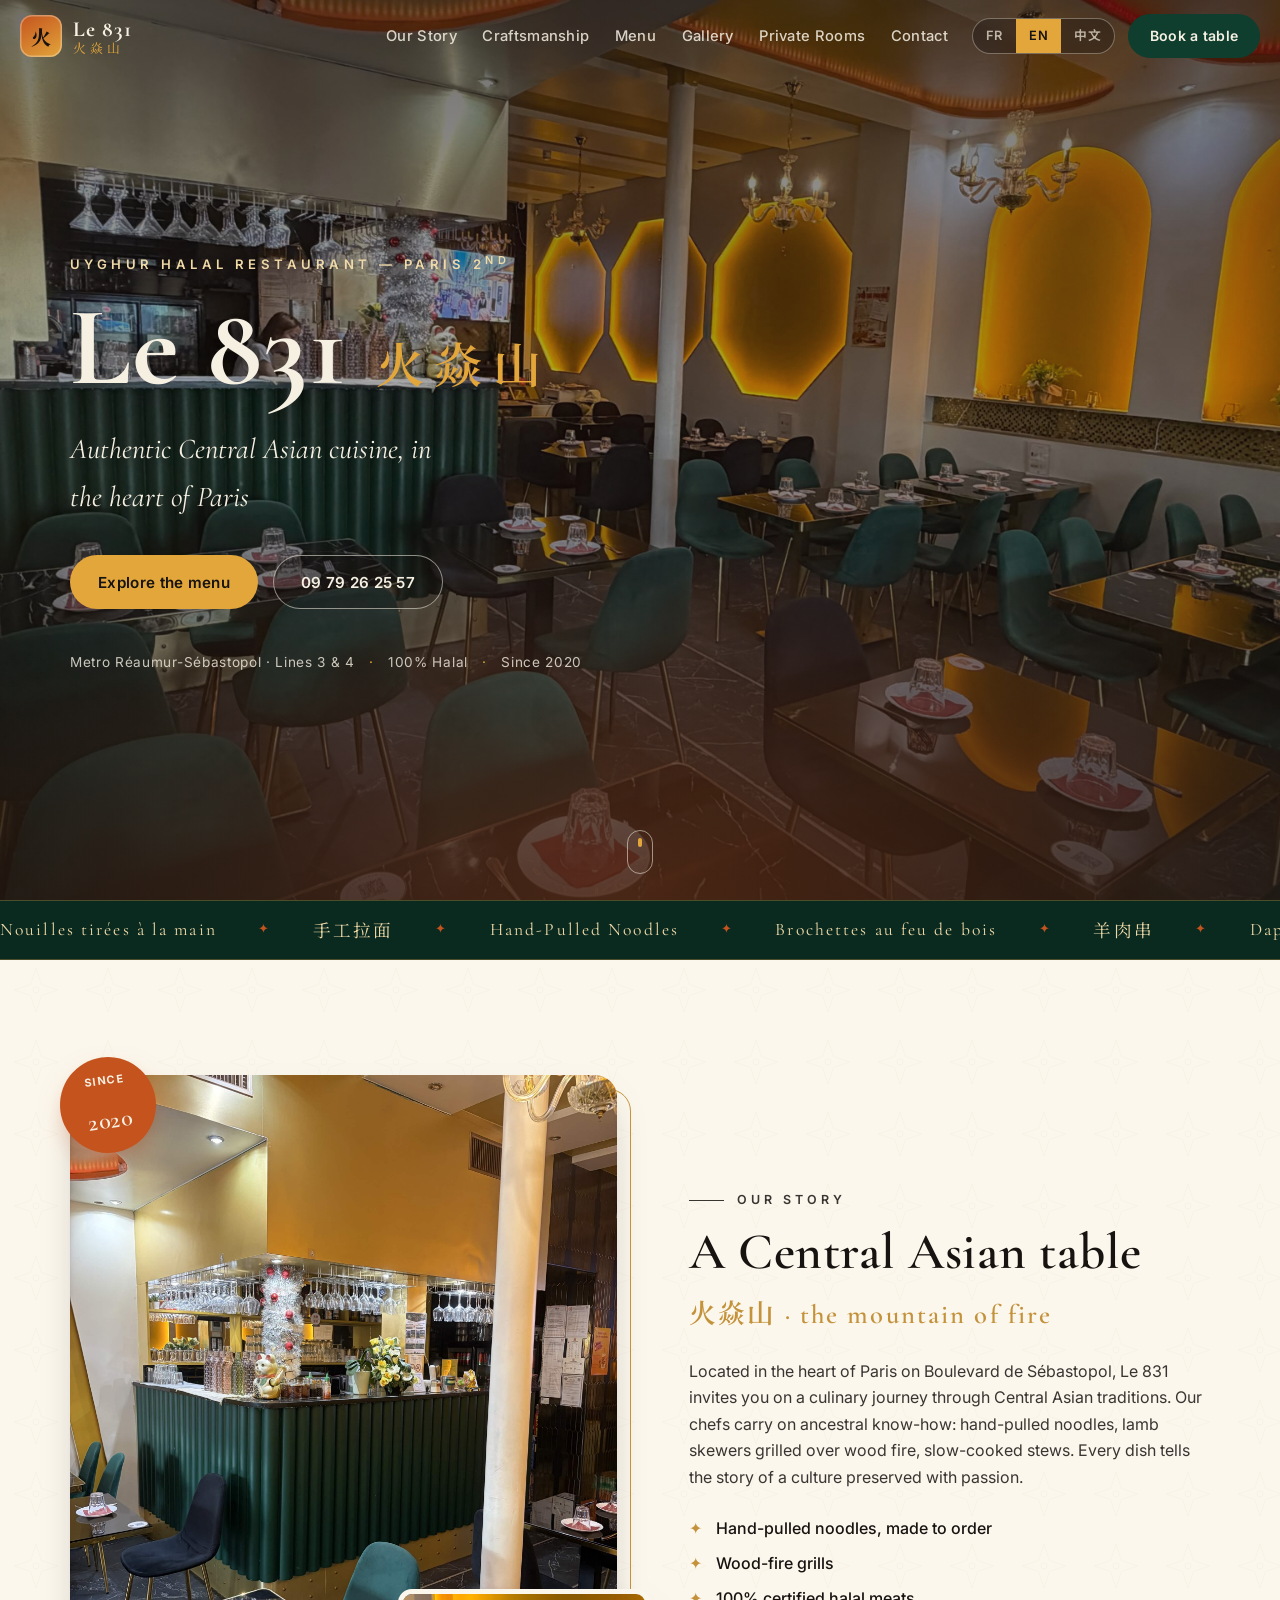
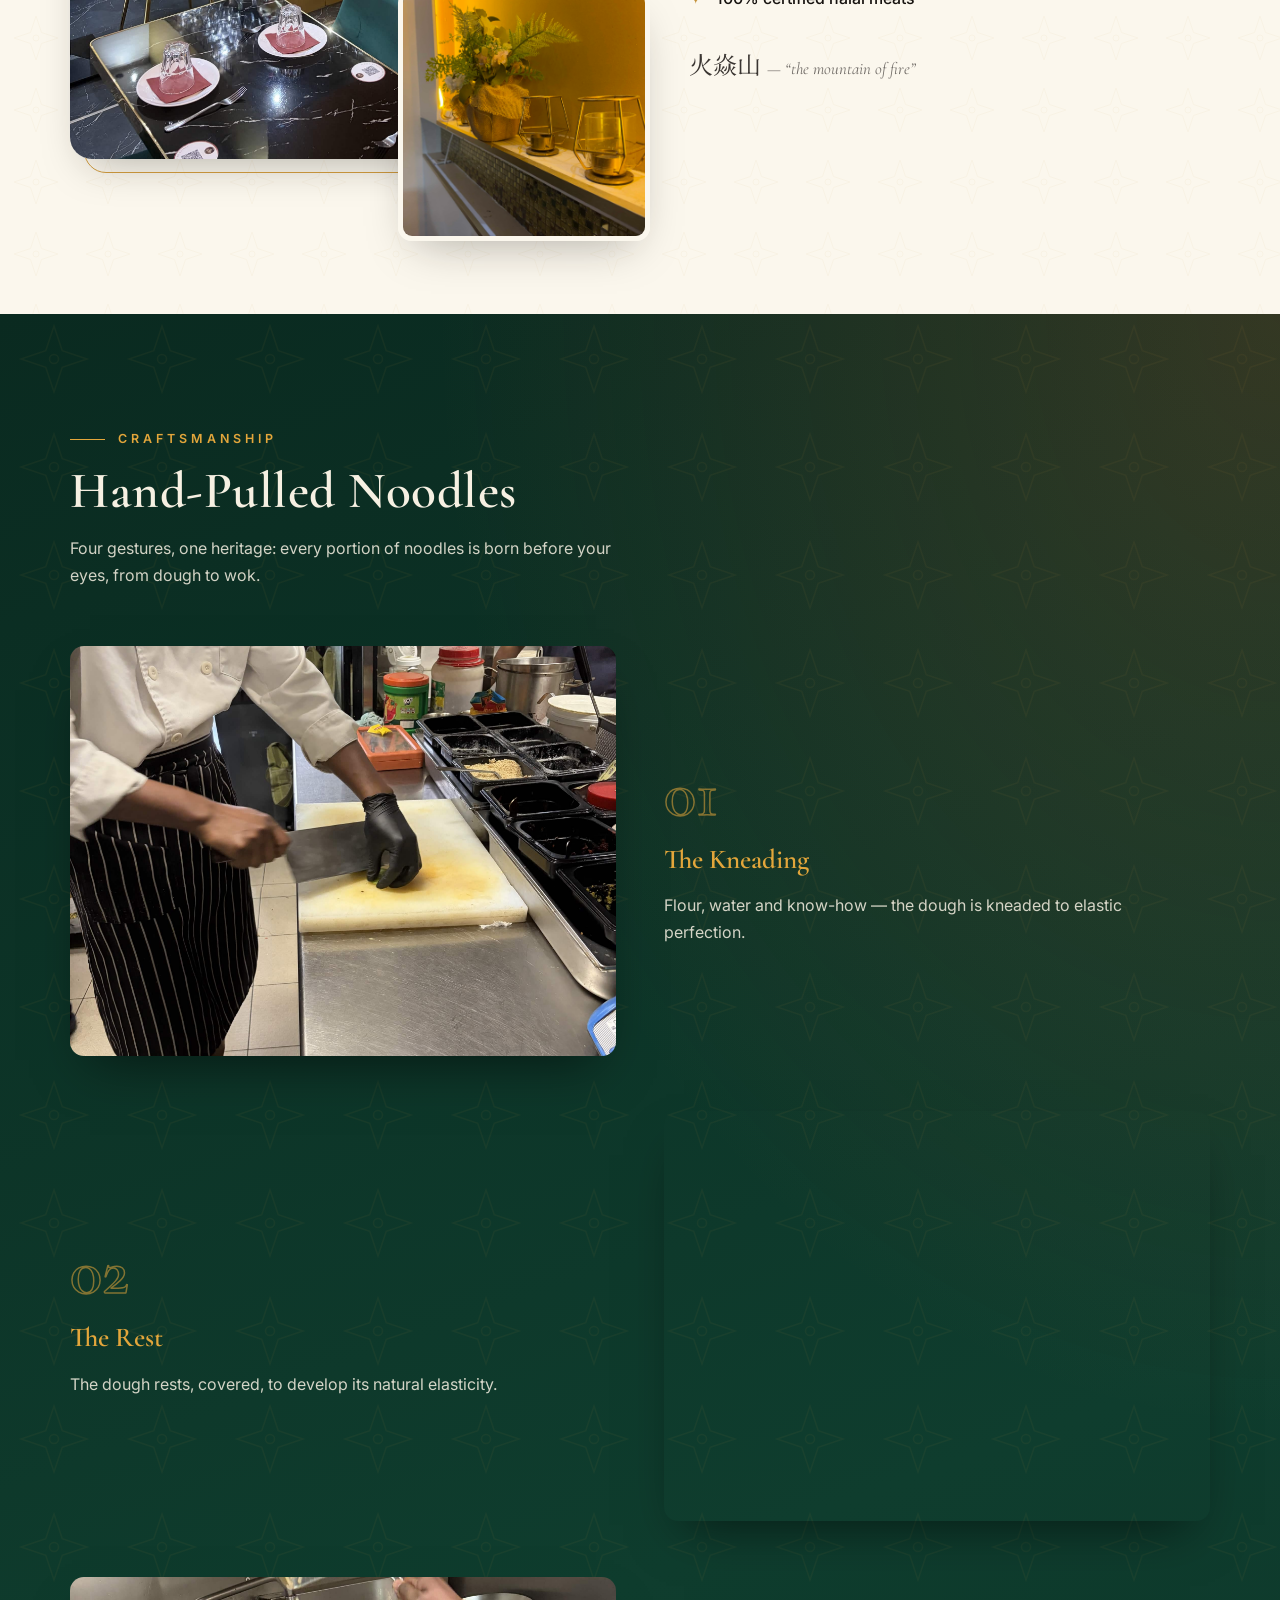
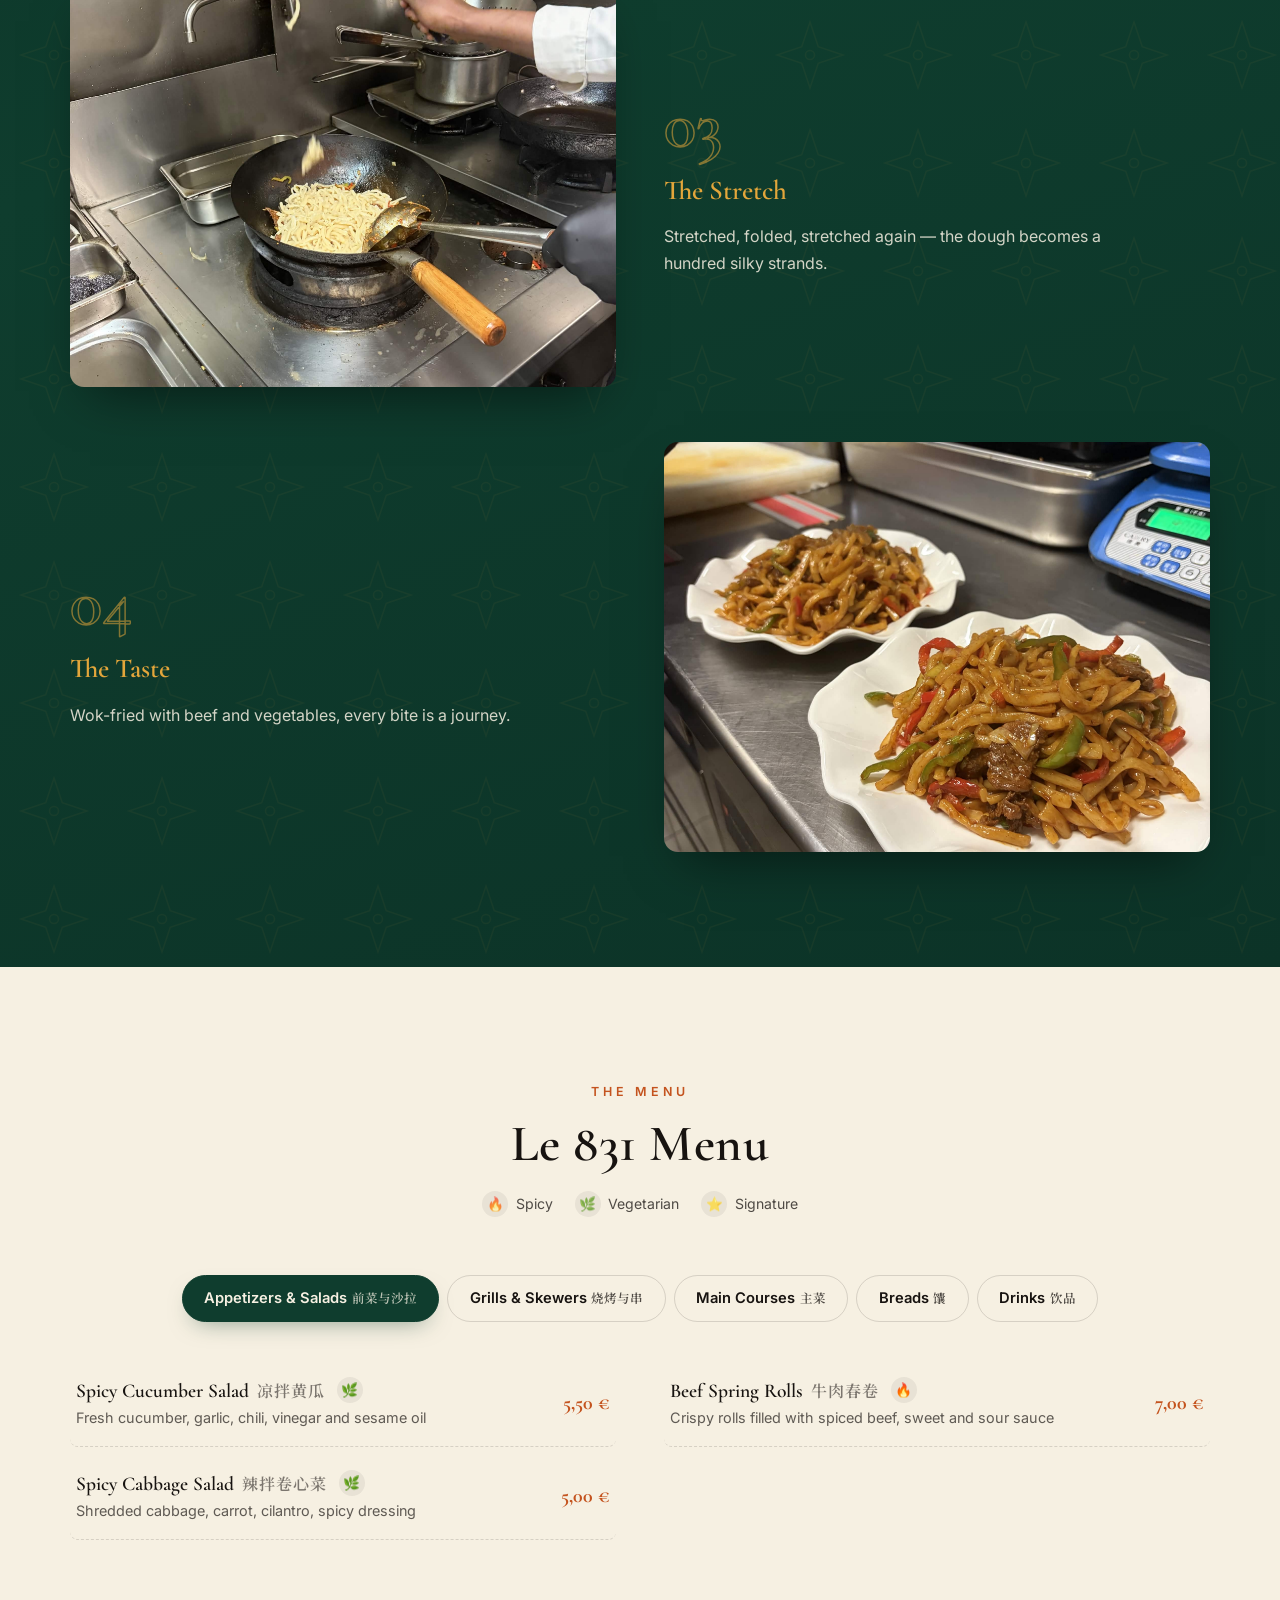
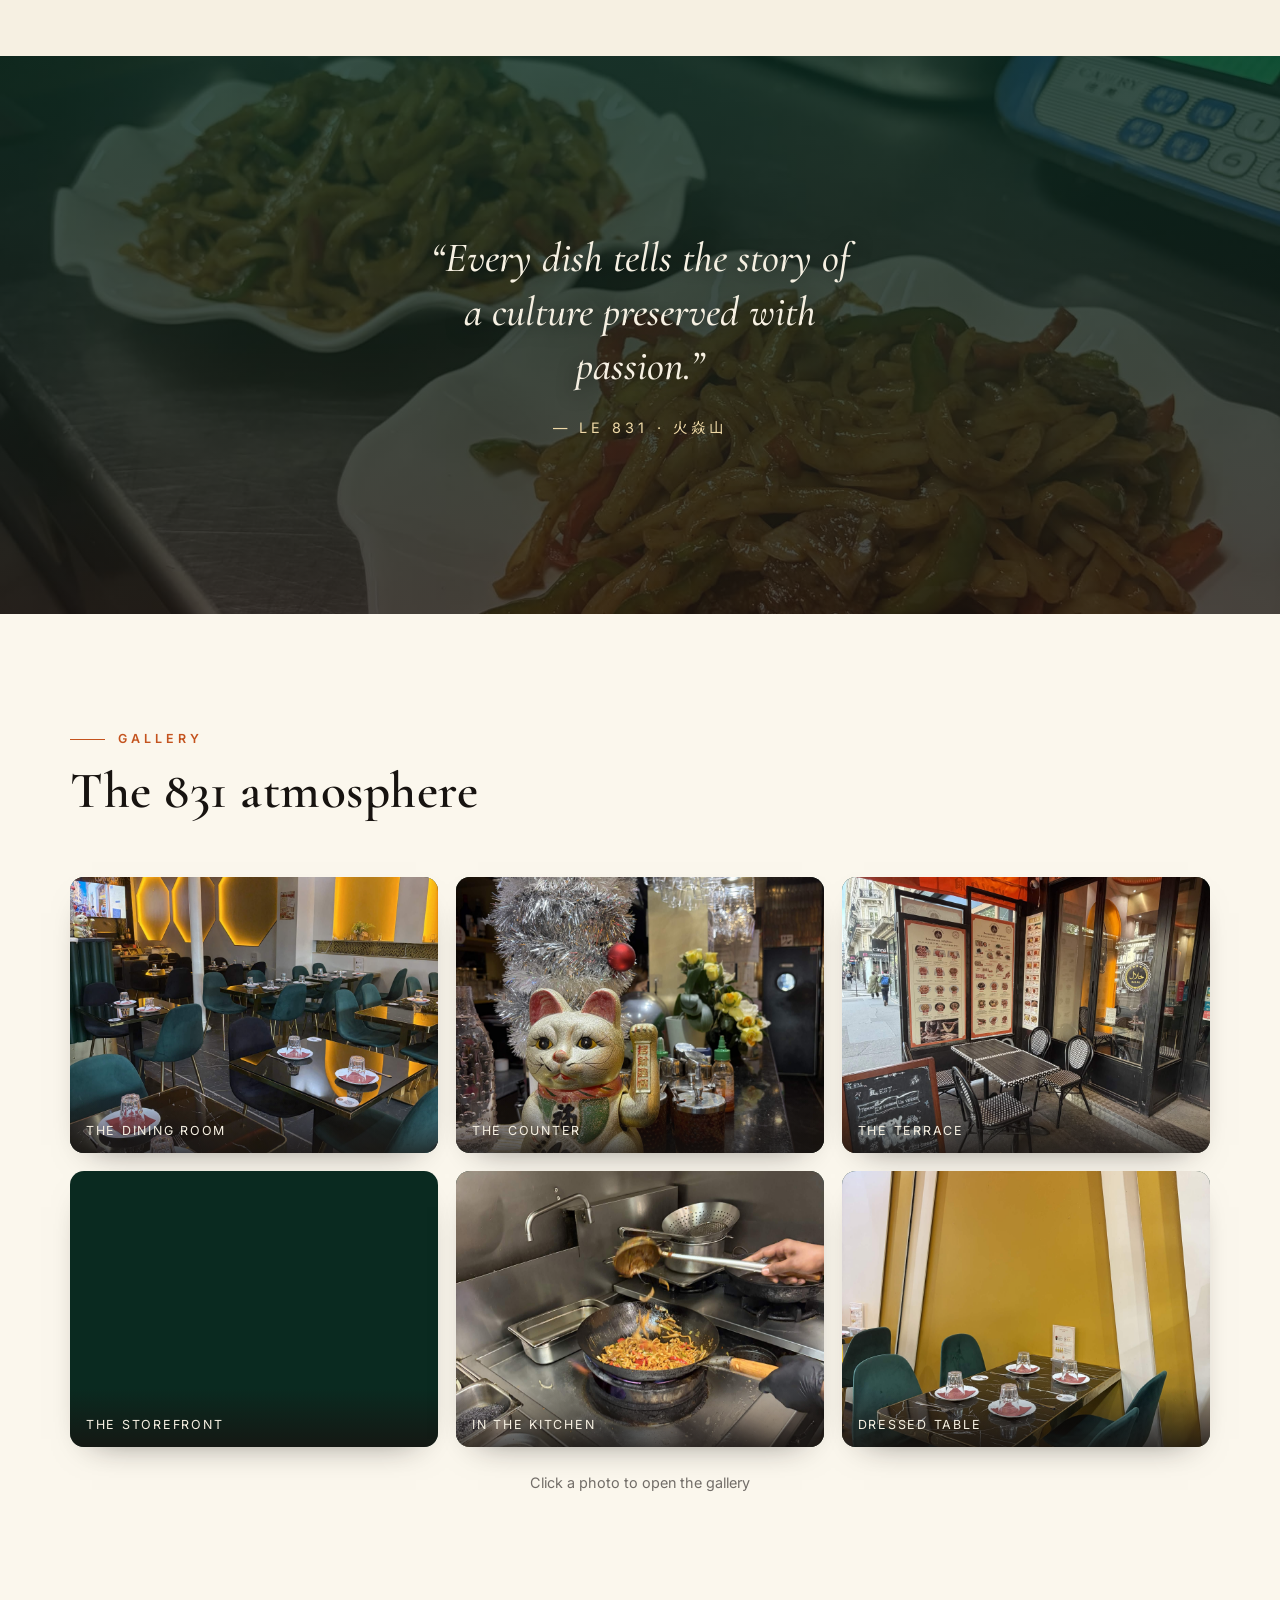
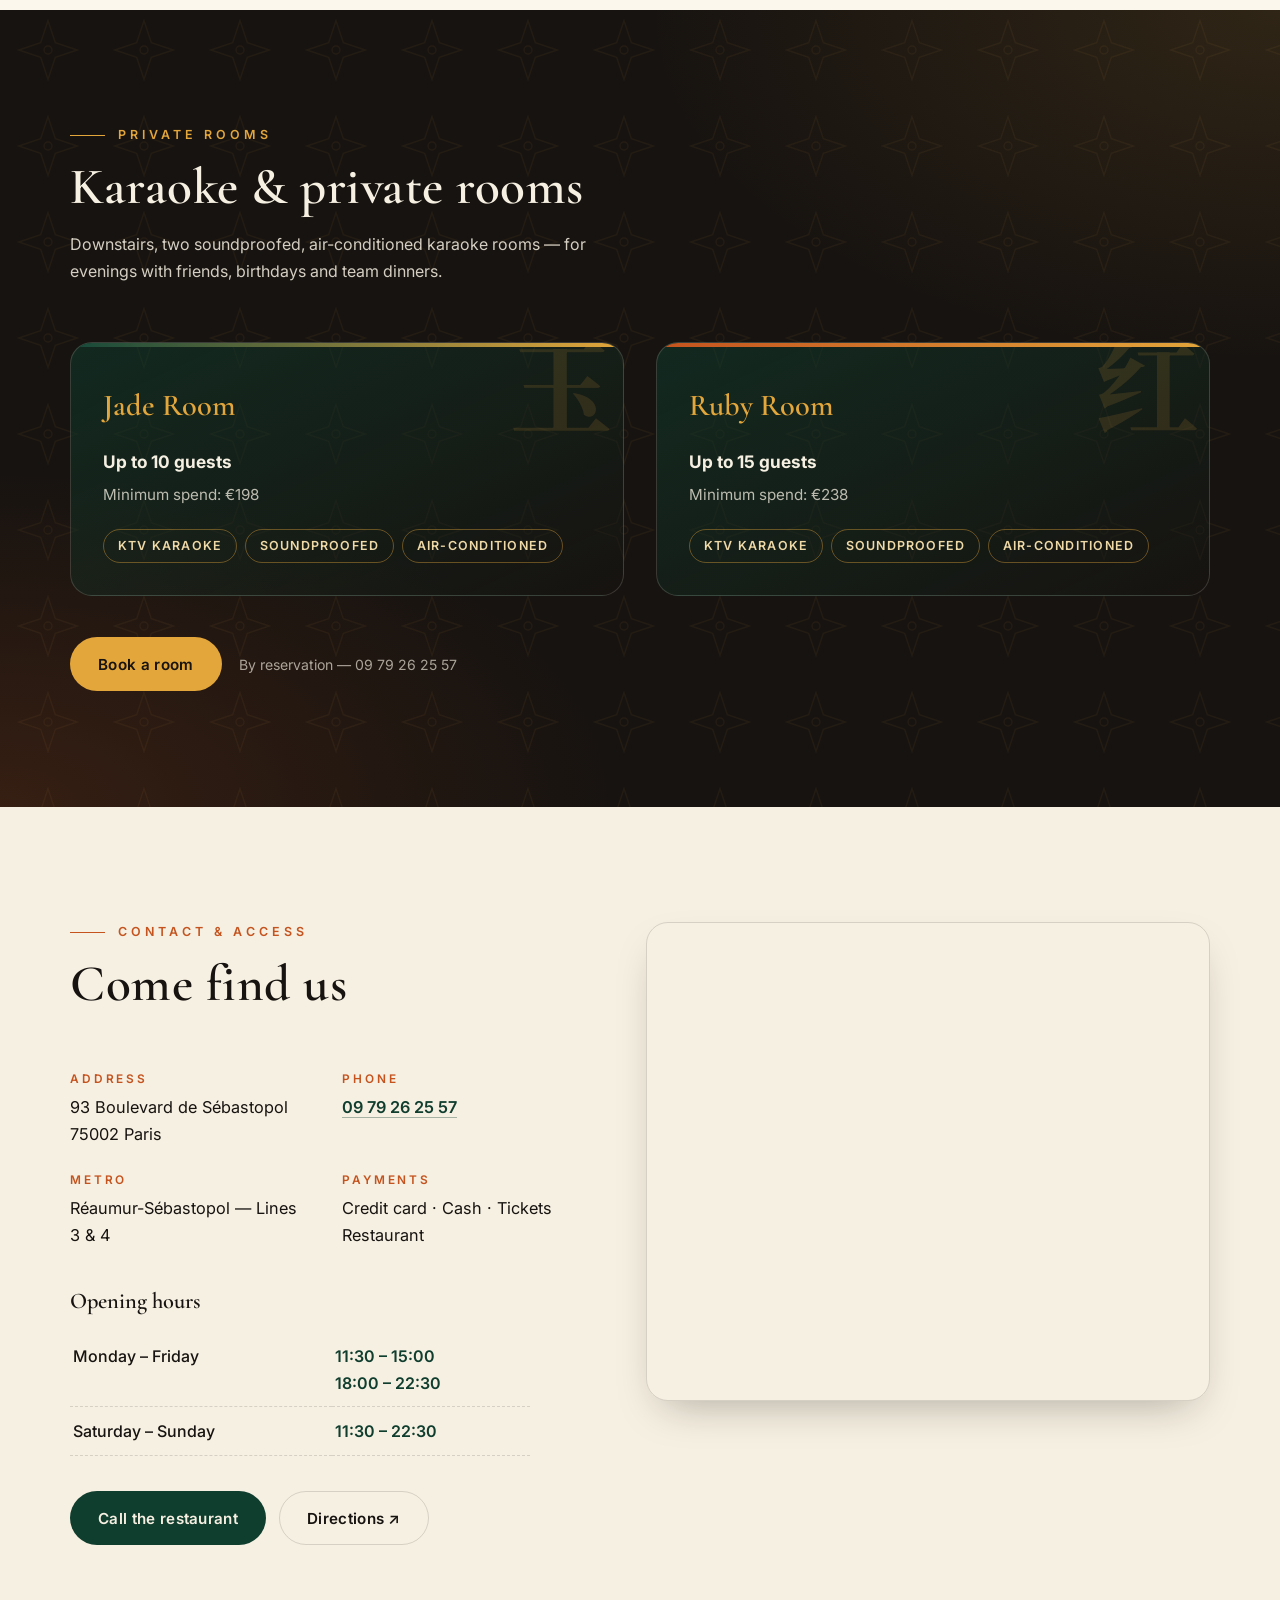
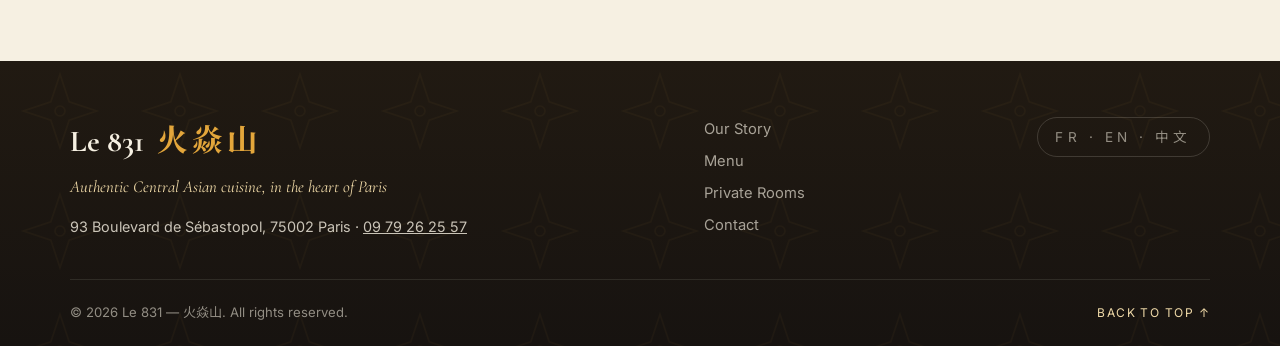
==== commit 39fcf652: "Refonte complete du site: design Braise & Jade, galerie lightbox" ====
--- a/index.html
+++ b/index.html
@@ -1,439 +1,451 @@
 <!DOCTYPE html>
-<html lang="fr" data-lang="fr">
+<html lang="fr">
 <head>
   <meta charset="UTF-8">
   <meta name="viewport" content="width=device-width, initial-scale=1.0">
+  <title>Le 831 | Restaurant Ouïghour Halal — Paris 2e</title>
   <meta name="description" content="Restaurant ouïghour halal à Paris. Brochettes d'agneau grillées, nouilles faites main, dapanji. Cuisine authentique d'Asie Centrale. 93 Bd de Sébastopol, 75002.">
-  <meta property="og:title" content="Le 831 | Restaurant Ouïghour Halal — Paris 2e">
-  <meta property="og:description" content="Restaurant ouïghour halal à Paris. Brochettes d'agneau grillées, nouilles faites main, dapanji. Cuisine authentique d'Asie Centrale.">
+  <meta name="keywords" content="restaurant ouïghour Paris, cuisine d'Asie centrale halal, brochettes d'agneau Paris, nouilles faites main Paris, Le 831 Paris, 火焱山 巴黎, 维吾尔餐厅 巴黎, dapanji Paris, halal Paris 2">
+  <meta name="theme-color" content="#0F3D2E">
+  <link rel="canonical" href="https://hovihovi.github.io/831website/">
+
+  <!-- Open Graph / Twitter -->
   <meta property="og:type" content="website">
-  <meta property="og:url" content="https://le-831.fr">
-  <meta property="og:image" content="assets/images/og-image.jpg">
+  <meta property="og:url" content="https://hovihovi.github.io/831website/">
+  <meta property="og:title" content="Le 831 — 火焱山 | Restaurant Ouïghour Halal, Paris 2e">
+  <meta property="og:description" content="Cuisine authentique d'Asie Centrale au cœur de Paris : brochettes d'agneau au feu de bois, nouilles tirées à la main, dapanji. 93 Bd de Sébastopol, 75002 Paris.">
+  <meta property="og:image" content="https://hovihovi.github.io/831website/assets/images/salle/vue-ensemble-02.jpg">
   <meta name="twitter:card" content="summary_large_image">
-
-  <!-- Anti-cache pour Safari mobile -->
-  <meta http-equiv="Cache-Control" content="no-cache, no-store, must-revalidate">
-  <meta http-equiv="Pragma" content="no-cache">
-  <meta http-equiv="Expires" content="0">
-
-  <link rel="icon" type="image/svg+xml" href="data:image/svg+xml,<svg xmlns='http://www.w3.org/2000/svg' viewBox='0 0 100 100'><text y='.9em' font-size='90'>🔥</text></svg>">
-
-  <!-- Preconnect for fonts -->
+  <meta name="twitter:title" content="Le 831 — 火焱山 | Restaurant Ouïghour Halal, Paris 2e">
+  <meta name="twitter:description" content="Cuisine authentique d'Asie Centrale au cœur de Paris. 93 Bd de Sébastopol, 75002.">
+  <meta name="twitter:image" content="https://hovihovi.github.io/831website/assets/images/salle/vue-ensemble-02.jpg">
+
+  <!-- Favicon — flamme 火焱山 -->
+  <link rel="icon" href="data:image/svg+xml,%3Csvg xmlns='http://www.w3.org/2000/svg' viewBox='0 0 64 64'%3E%3Crect width='64' height='64' rx='14' fill='%230F3D2E'/%3E%3Cpath d='M32 12c2 8-8 12-8 22a12 12 0 0 0 24 0c0-6-4-9-6-14-3 1-4 4-4 7-2-4-6-8-6-15z' fill='%23E3A63B'/%3E%3C/svg%3E">
+
+  <!-- Fonts -->
   <link rel="preconnect" href="https://fonts.googleapis.com">
   <link rel="preconnect" href="https://fonts.gstatic.com" crossorigin>
-  <link href="https://fonts.googleapis.com/css2?family=Inter:wght@300;400;500;600;700&family=Noto+Serif+SC:wght@400;600;700&family=Noto+Serif:ital@0;1&display=swap" rel="stylesheet">
-
-  <title>Le 831 | Restaurant Ouïghour Halal — Paris 2e</title>
-  <!-- Incrémente le numéro après style.css? et main.js? pour forcer le refresh cache Safari -->
-  <script>const CACHE_VER = 'v5';</script>
-  <link rel="stylesheet" href="assets/css/style.css?v=v5">
+  <link href="https://fonts.googleapis.com/css2?family=Cormorant+Garamond:ital,wght@0,500;0,600;0,700;1,500&family=Inter:wght@400;500;600&family=Noto+Sans+SC:wght@400;500&family=Noto+Serif+SC:wght@600;700&display=swap" rel="stylesheet">
+
+  <link rel="stylesheet" href="assets/css/style.css">
+
+  <!-- JSON-LD -->
+  <script type="application/ld+json">
+  {
+    "@context": "https://schema.org",
+    "@type": "Restaurant",
+    "name": "Le 831 — 火焱山",
+    "alternateName": "火焱山",
+    "description": "Restaurant ouïghour halal à Paris. Brochettes d'agneau grillées au feu de bois, nouilles tirées à la main, dapanji.",
+    "url": "https://hovihovi.github.io/831website/",
+    "image": "https://hovihovi.github.io/831website/assets/images/salle/vue-ensemble-02.jpg",
+    "servesCuisine": ["Ouïghoure", "Uyghur", "Cuisine d'Asie Centrale", "Halal"],
+    "priceRange": "€€",
+    "telephone": "+33979262557",
+    "address": {
+      "@type": "PostalAddress",
+      "streetAddress": "93 Boulevard de Sébastopol",
+      "postalCode": "75002",
+      "addressLocality": "Paris",
+      "addressCountry": "FR"
+    },
+    "geo": { "@type": "GeoCoordinates", "latitude": 48.8656, "longitude": 2.3516 },
+    "openingHoursSpecification": [
+      {
+        "@type": "OpeningHoursSpecification",
+        "dayOfWeek": ["Monday","Tuesday","Wednesday","Thursday","Friday"],
+        "opens": "11:30", "closes": "15:00"
+      },
+      {
+        "@type": "OpeningHoursSpecification",
+        "dayOfWeek": ["Monday","Tuesday","Wednesday","Thursday","Friday"],
+        "opens": "18:00", "closes": "22:30"
+      },
+      {
+        "@type": "OpeningHoursSpecification",
+        "dayOfWeek": ["Saturday","Sunday"],
+        "opens": "11:30", "closes": "22:30"
+      }
+    ],
+    "acceptsReservations": "True",
+    "paymentAccepted": "Cash, Credit Card, Tickets Restaurant",
+    "hasMenu": "https://hovihovi.github.io/831website/#menu",
+    "foundingDate": "2020"
+  }
+  </script>
 </head>
 <body>
+  <a class="skip-link" href="#main" data-i18n="a11y.skip">Aller au contenu</a>
 
   <!-- ============ HEADER ============ -->
-  <header class="site-header" role="banner">
+  <header class="site-header" id="top">
     <div class="header-inner">
-      <a href="#" class="logo" aria-label="Accueil">
-        <span class="logo-icon" aria-hidden="true">🔥</span>
-        <span id="header-logo-text">Le 831 <span style="font-weight:400;color:var(--color-text-muted);font-size:0.8em;">火焱山</span></span>
+      <a class="brand" href="#top" aria-label="Le 831 — 火焱山, retour en haut">
+        <span class="brand-mark" aria-hidden="true">火</span>
+        <span class="brand-text">
+          <span class="brand-name">Le&nbsp;831</span>
+          <span class="brand-zh">火焱山</span>
+        </span>
       </a>
 
-      <nav class="nav-links" role="navigation" aria-label="Navigation principale">
-        <a href="#section-overview" class="active" data-i18n="nav.overview">Notre Histoire</a>
-        <a href="#section-savoir-faire" data-i18n="nav.savoirfaire">Savoir-Faire</a>
-        <a href="#section-menu" data-i18n="nav.menu">Menu</a>
-        <a href="#section-galerie" data-i18n="nav.galerie">Galerie</a>
-        <a href="#section-ktv" data-i18n="nav.ktv">KTV</a>
-        <a href="#section-contact" data-i18n="nav.contact">Contact</a>
-
-        <div class="lang-switcher" role="radiogroup" aria-label="Langue">
-          <button class="lang-btn active" data-lang="fr" role="radio" aria-checked="true" aria-label="Français">FR</button>
-          <button class="lang-btn" data-lang="en" role="radio" aria-checked="false" aria-label="English">EN</button>
-          <button class="lang-btn" data-lang="cn" role="radio" aria-checked="false" aria-label="中文">中文</button>
-        </div>
+      <nav class="main-nav" id="main-nav" aria-label="Navigation principale">
+        <a href="#histoire" data-i18n="nav.story">Histoire</a>
+        <a href="#savoir-faire" data-i18n="nav.craft">Savoir-faire</a>
+        <a href="#menu" data-i18n="nav.menu">Menu</a>
+        <a href="#galerie" data-i18n="nav.gallery">Galerie</a>
+        <a href="#salons" data-i18n="nav.rooms">Salons privés</a>
+        <a href="#contact" data-i18n="nav.contact">Contact</a>
       </nav>
 
-      <div class="hamburger" aria-label="Menu" role="button" tabindex="0" onclick="toggleMobileMenu()">
-        <span></span>
-        <span></span>
-        <span></span>
+      <div class="header-actions">
+        <div class="lang-switch" role="group" aria-label="Language selector / Sélecteur de langue / 语言选择">
+          <button type="button" data-lang="fr" aria-pressed="true">FR</button>
+          <button type="button" data-lang="en" aria-pressed="false">EN</button>
+          <button type="button" data-lang="cn" aria-pressed="false">中文</button>
+        </div>
+        <a class="btn btn-solid header-cta" href="tel:+33979262557" data-i18n="nav.reserve">Réserver</a>
+        <button class="nav-toggle" id="nav-toggle" aria-expanded="false" aria-controls="main-nav" aria-label="Menu">
+          <span></span><span></span><span></span>
+        </button>
       </div>
     </div>
   </header>
-  <div class="nav-overlay" aria-hidden="true" onclick="toggleMobileMenu()"></div>
-
-  <!-- ============ HERO ============ -->
-  <section class="hero" id="hero" aria-label="Hero">
-    <div class="hero-bg">
-      <img src="assets/images/salle/vue-ensemble-02.jpg"
-           alt=""
-           loading="eager"
-           fetchpriority="high">
+
+  <main id="main">
+
+    <!-- ============ HERO ============ -->
+    <section class="hero" id="hero">
+      <div class="hero-media">
+        <img src="assets/images/salle/vue-ensemble-02.jpg" alt="Salle du restaurant Le 831 : fauteuils en velours émeraude, lanternes dorées et comptoir vert profond" fetchpriority="high" decoding="async">
+        <div class="hero-overlay" aria-hidden="true"></div>
+      </div>
+      <div class="hero-content container">
+        <p class="hero-kicker reveal" data-i18n="hero.kicker">Restaurant Ouïghour Halal — Paris 2<sup>e</sup></p>
+        <h1 class="hero-title reveal">
+          <span class="hero-name">Le&nbsp;831</span>
+          <span class="hero-zh" lang="zh">火焱山</span>
+        </h1>
+        <p class="hero-tagline reveal" data-i18n="hero.tagline">Cuisine authentique d'Asie Centrale, au cœur de Paris</p>
+        <div class="hero-ctas reveal">
+          <a href="#menu" class="btn btn-gold" data-i18n="hero.ctaMenu">Découvrir la carte</a>
+          <a href="tel:+33979262557" class="btn btn-ghost" data-i18n="hero.ctaCall">09 79 26 25 57</a>
+        </div>
+        <p class="hero-meta reveal">
+          <span data-i18n="hero.metro">Métro Réaumur-Sébastopol · Lignes 3 &amp; 4</span>
+          <span class="dot" aria-hidden="true">·</span>
+          <span data-i18n="hero.halal">100&nbsp;% Halal</span>
+          <span class="dot" aria-hidden="true">·</span>
+          <span data-i18n="hero.since">Depuis 2020</span>
+        </p>
+      </div>
+      <a class="scroll-cue" href="#histoire" aria-label="Défiler vers le bas">
+        <span aria-hidden="true"></span>
+      </a>
+    </section>
+
+    <!-- ============ MARQUEE ============ -->
+    <div class="marquee" aria-hidden="true">
+      <div class="marquee-track">
+        <span>Nouilles tirées à la main</span><i>✦</i>
+        <span lang="zh">手工拉面</span><i>✦</i>
+        <span>Hand-Pulled Noodles</span><i>✦</i>
+        <span>Brochettes au feu de bois</span><i>✦</i>
+        <span lang="zh">羊肉串</span><i>✦</i>
+        <span>Dapanji</span><i>✦</i>
+        <span lang="zh">大盘鸡</span><i>✦</i>
+        <span>Thé d'Asie Centrale</span><i>✦</i>
+        <span lang="zh">烤馕</span><i>✦</i>
+        <span>Silk Road Flavours</span><i>✦</i>
+        <span>Nouilles tirées à la main</span><i>✦</i>
+        <span lang="zh">手工拉面</span><i>✦</i>
+        <span>Hand-Pulled Noodles</span><i>✦</i>
+        <span>Brochettes au feu de bois</span><i>✦</i>
+        <span lang="zh">羊肉串</span><i>✦</i>
+        <span>Dapanji</span><i>✦</i>
+        <span lang="zh">大盘鸡</span><i>✦</i>
+        <span>Thé d'Asie Centrale</span><i>✦</i>
+        <span lang="zh">烤馕</span><i>✦</i>
+        <span>Silk Road Flavours</span><i>✦</i>
+      </div>
     </div>
-    <div class="hero-overlay" style="background: var(--hero-overlay, rgba(0,0,0,0.45));"></div>
-
-    <div class="hero-content">
-      <span class="hero-badge reveal" style="color:var(--color-text);border-color:rgba(245,245,240,0.3);background:rgba(245,245,240,0.08);">Cuisine d'Asie Centrale · Halal</span>
-      <h1 class="hero-title reveal reveal-delay-1">
-        <span class="hero-title-fr">Le 831</span>
-        <span class="hero-title-cn">火焱山</span>
-      </h1>
-      <p class="hero-subtitle reveal reveal-delay-2">93 Boulevard de Sébastopol, Paris 2e</p>
-      <a href="#section-menu" class="hero-cta reveal reveal-delay-3" aria-label="Voir le menu">
-        Découvrir notre menu
-        <svg xmlns="http://www.w3.org/2000/svg" fill="none" viewBox="0 0 24 24" stroke="currentColor" stroke-width="2" aria-hidden="true">
-          <path stroke-linecap="round" stroke-linejoin="round" d="M17 8l4 4m0 0l-4 4m4-4H3"/>
-        </svg>
-      </a>
-    </div>
-
-    <div class="hero-scroll-indicator" aria-hidden="true">
-      <span>Scrollez</span>
-      <div class="scroll-dot"></div>
-    </div>
-  </section>
-
-  <!-- ============ OVERVIEW ============ -->
-  <section class="section section-alt" id="section-overview" aria-labelledby="overview-title">
-    <div class="section-divider" aria-hidden="true"></div>
-    <div class="container">
-      <div class="overview-grid">
-        <div class="overview-image reveal">
-          <img src="assets/images/deco/comptoir.jpg"
-               alt="Comptoir et salle du restaurant"
-               loading="lazy">
-          <div class="year-badge" aria-hidden="true" style="display:none;">Since 2020</div>
-        </div>
-
-        <div class="overview-text reveal reveal-delay-1">
-          <span class="section-label" data-i18n="overview.label">Notre Histoire</span>
-          <h2 class="section-title" id="overview-title">
-            <span class="overview-title-text">Le 831</span>
-            <span class="section-title-cn">火焱山</span>
-          </h2>
-          <p class="overview-bio">
-            Situé au cœur de Paris sur le Boulevard de Sébastopol, Le 831 vous invite
-            à un voyage culinaire au cœur des traditions d'Asie Centrale.
-          </p>
-          <p class="overview-bio-extra" data-i18n="overview.extra">
-            Nos chefs perpétuent un savoir-faire ancestral : nouilles tirées à la main,
-            brochettes d'agneau grillées au feu de bois, ragoûts mijotés longuement.
-            Chaque plat raconte l'histoire d'une culture préservée avec passion.
-          </p>
-
-          <div class="overview-stats">
-            <div class="stat-item">
-              <div class="stat-number">100%</div>
-              <div class="stat-label" data-i18n="overview.stat1">Halal certifié</div>
-            </div>
-            <div class="stat-item">
-              <div class="stat-number">50+</div>
-              <div class="stat-label" data-i18n="overview.stat2">Plats authentiques</div>
-            </div>
-            <div class="stat-item">
-              <div class="stat-number">📍</div>
-              <div class="stat-label" data-i18n="overview.stat3">Paris 2e</div>
-            </div>
+
+    <!-- ============ HISTOIRE ============ -->
+    <section class="section story" id="histoire">
+      <div class="container story-grid">
+        <div class="story-media reveal">
+          <figure class="framed-img">
+            <img src="assets/images/deco/comptoir.jpg" alt="Le comptoir du 831, vert profond cannelé, lustres et verres suspendus" loading="lazy" decoding="async">
+          </figure>
+          <figure class="floating-img">
+            <img src="assets/images/deco/detail-deco-01.jpg" alt="Lanternes dorées et végétation sur fond ocre, détail de la décoration" loading="lazy" decoding="async">
+          </figure>
+          <span class="story-badge">
+            <strong data-i18n="story.badgeTop">Depuis</strong>
+            <em>2020</em>
+          </span>
+        </div>
+        <div class="story-text">
+          <p class="overline reveal" data-i18n="story.overline">Notre histoire</p>
+          <h2 class="section-title reveal"><span data-i18n="story.title">Une table d'Asie Centrale</span><br><span class="accent" lang="zh" data-i18n="story.titleAccent">火焱山 · la montagne de feu</span></h2>
+          <p class="reveal" data-i18n="story.p1">Situé au cœur de Paris sur le Boulevard de Sébastopol, Le 831 vous invite à un voyage culinaire au cœur des traditions d'Asie Centrale. Nos chefs perpétuent un savoir-faire ancestral&nbsp;: nouilles tirées à la main, brochettes d'agneau grillées au feu de bois, ragoûts mijotés longuement. Chaque plat raconte l'histoire d'une culture préservée avec passion.</p>
+          <ul class="story-points reveal">
+            <li data-i18n="story.f1">Nouilles tirées à la main, faites minute</li>
+            <li data-i18n="story.f2">Grillades au feu de bois</li>
+            <li data-i18n="story.f3">Viandes 100&nbsp;% halal certifiées</li>
+          </ul>
+          <p class="story-sign reveal" lang="zh">火焱山 <span data-i18n="story.sign">— « la montagne de feu »</span></p>
+        </div>
+      </div>
+    </section>
+
+    <!-- ============ SAVOIR-FAIRE ============ -->
+    <section class="section craft" id="savoir-faire">
+      <div class="container">
+        <header class="section-head light reveal">
+          <p class="overline" data-i18n="craft.overline">Savoir-faire</p>
+          <h2 class="section-title" data-i18n="craft.title">Les nouilles tirées à la main</h2>
+          <p class="section-sub" data-i18n="craft.sub">Quatre gestes, un héritage : chaque portion de nouilles naît sous vos yeux, de la pâte au wok.</p>
+        </header>
+        <ol class="steps">
+          <li class="step reveal">
+            <figure><img src="assets/images/cuisine/prepa-nouilles-01.jpg" alt="En cuisine, le chef prépare les ingrédients au couteau" loading="lazy" decoding="async" data-i18n-attr="alt:craft.alt1"></figure>
+            <div class="step-body">
+              <span class="step-num" aria-hidden="true">01</span>
+              <h3 data-i18n="craft.s1t">Le Pétrissage</h3>
+              <p data-i18n="craft.s1d">Farine, eau et savoir-faire — la pâte est pétrie jusqu'à la perfection élastique.</p>
+            </div>
+          </li>
+          <li class="step reveal">
+            <figure><img src="assets/images/cuisine/prepa-nouilles-05.jpg" alt="Les nouilles fraîches sont versées dans le wok bouillant" loading="lazy" decoding="async" data-i18n-attr="alt:craft.alt2"></figure>
+            <div class="step-body">
+              <span class="step-num" aria-hidden="true">02</span>
+              <h3 data-i18n="craft.s2t">Le Repos</h3>
+              <p data-i18n="craft.s2d">La pâte repose, couverte, pour développer son élasticité naturelle.</p>
+            </div>
+          </li>
+          <li class="step reveal">
+            <figure><img src="assets/images/cuisine/prepa-nouilles-09.jpg" alt="Les nouilles plongent dans le wok avant le sautage" loading="lazy" decoding="async" data-i18n-attr="alt:craft.alt3"></figure>
+            <div class="step-body">
+              <span class="step-num" aria-hidden="true">03</span>
+              <h3 data-i18n="craft.s3t">Le Tirage</h3>
+              <p data-i18n="craft.s3d">Étirée, pliée, étirée encore — la pâte devient une centaine de filaments soyeux.</p>
+            </div>
+          </li>
+          <li class="step reveal">
+            <figure><img src="assets/images/plat/nouilles-boeuf.jpg" alt="Nouilles tirées à la main sautées au bœuf et poivrons, servies" loading="lazy" decoding="async" data-i18n-attr="alt:craft.alt4"></figure>
+            <div class="step-body">
+              <span class="step-num" aria-hidden="true">04</span>
+              <h3 data-i18n="craft.s4t">La Dégustation</h3>
+              <p data-i18n="craft.s4d">Sautées au wok avec bœuf et légumes, chaque bouchée est un voyage.</p>
+            </div>
+          </li>
+        </ol>
+      </div>
+    </section>
+
+    <!-- ============ MENU ============ -->
+    <section class="section menu" id="menu">
+      <div class="container">
+        <header class="section-head reveal">
+          <p class="overline" data-i18n="menu.overline">La carte</p>
+          <h2 class="section-title" data-i18n="menu.title">Le menu du 831</h2>
+          <ul class="legend reveal" aria-label="Légende des badges">
+            <li><span class="chip chip-spicy">🔥</span> <span data-i18n="menu.legendSpicy">Épicé</span></li>
+            <li><span class="chip chip-veggie">🌿</span> <span data-i18n="menu.legendVeggie">Végétarien</span></li>
+            <li><span class="chip chip-star">⭐</span> <span data-i18n="menu.legendSignature">Signature</span></li>
+          </ul>
+        </header>
+        <div class="menu-tabs-wrap reveal">
+          <div class="menu-tabs" role="tablist" id="menu-tabs" aria-label="Catégories du menu"></div>
+          <div class="menu-panels" id="menu-panels"></div>
+        </div>
+        <noscript><p class="noscript-note">Le menu interactif nécessite JavaScript. Appelez-nous au 09 79 26 25 57 pour découvrir la carte.</p></noscript>
+      </div>
+    </section>
+
+    <!-- ============ BANNIÈRE SIGNATURE ============ -->
+    <section class="banner">
+      <div class="banner-media">
+        <img src="assets/images/plat/nouilles-boeuf.jpg" alt="Gros plan sur les nouilles au bœuf du 831" loading="lazy" decoding="async">
+        <div class="banner-overlay" aria-hidden="true"></div>
+      </div>
+      <blockquote class="banner-quote container reveal">
+        <p data-i18n="banner.quote">« Chaque plat raconte l'histoire d'une culture préservée avec passion. »</p>
+        <cite>— Le 831 · <span lang="zh">火焱山</span></cite>
+      </blockquote>
+    </section>
+
+    <!-- ============ GALERIE ============ -->
+    <section class="section gallery" id="galerie">
+      <div class="container">
+        <header class="section-head reveal">
+          <p class="overline" data-i18n="gallery.overline">Galerie</p>
+          <h2 class="section-title" data-i18n="gallery.title">L'ambiance du 831</h2>
+        </header>
+        <div class="gallery-grid reveal" id="gallery-grid">
+          <button type="button" class="gallery-item" data-index="0" aria-haspopup="dialog">
+            <figure>
+              <img src="assets/images/salle/vue-ensemble-01.jpg" alt="Vue d'ensemble de la salle" loading="lazy" decoding="async">
+              <figcaption data-i18n="gallery.cap1">La salle</figcaption>
+            </figure>
+          </button>
+          <button type="button" class="gallery-item" data-index="6" aria-haspopup="dialog">
+            <figure>
+              <img src="assets/images/deco/detail-comptoir.jpg" alt="Maneki-neko doré sur le comptoir" loading="lazy" decoding="async">
+              <figcaption data-i18n="gallery.cap7">Le comptoir</figcaption>
+            </figure>
+          </button>
+          <button type="button" class="gallery-item" data-index="3" aria-haspopup="dialog">
+            <figure>
+              <img src="assets/images/salle/terrasse.jpg" alt="Terrasse sur le Boulevard de Sébastopol" loading="lazy" decoding="async">
+              <figcaption data-i18n="gallery.cap4">La terrasse</figcaption>
+            </figure>
+          </button>
+          <button type="button" class="gallery-item" data-index="8" aria-haspopup="dialog">
+            <figure>
+              <img src="assets/images/façade/façade-01.jpg" alt="Façade du restaurant, Boulevard de Sébastopol" loading="lazy" decoding="async">
+              <figcaption data-i18n="gallery.cap9">La façade</figcaption>
+            </figure>
+          </button>
+          <button type="button" class="gallery-item" data-index="5" aria-haspopup="dialog">
+            <figure>
+              <img src="assets/images/cuisine/prepa-nouilles-10.jpg" alt="Sautage au wok en cuisine" loading="lazy" decoding="async">
+              <figcaption data-i18n="gallery.cap6">En cuisine</figcaption>
+            </figure>
+          </button>
+          <button type="button" class="gallery-item" data-index="1" aria-haspopup="dialog">
+            <figure>
+              <img src="assets/images/deco/table-deco-01.jpg" alt="Table dressée devant un mur ocre" loading="lazy" decoding="async">
+              <figcaption data-i18n="gallery.cap2">Table dressée</figcaption>
+            </figure>
+          </button>
+        </div>
+        <p class="gallery-hint reveal" data-i18n="gallery.hint">Cliquez sur une photo pour ouvrir la galerie</p>
+      </div>
+    </section>
+
+    <!-- ============ SALONS PRIVÉS KTV ============ -->
+    <section class="section rooms" id="salons">
+      <div class="container">
+        <header class="section-head light reveal">
+          <p class="overline" data-i18n="rooms.overline">Salons privés</p>
+          <h2 class="section-title" data-i18n="rooms.title">Karaoké &amp; salons privés</h2>
+          <p class="section-sub" data-i18n="rooms.sub">Au sous-sol, deux salons insonorisés et climatisés équipés karaoké — pour vos soirées entre amis, anniversaires et repas d'équipe.</p>
+        </header>
+        <div class="rooms-grid">
+          <article class="room-card reveal">
+            <p class="room-zh" lang="zh" aria-hidden="true">玉</p>
+            <h3 data-i18n="rooms.jade">Salon Jade</h3>
+            <ul class="room-specs">
+              <li><strong data-i18n="rooms.jadeCap">Jusqu'à 10 personnes</strong></li>
+              <li data-i18n="rooms.jadeMin">Minimum de consommation&nbsp;: 198&nbsp;€</li>
+            </ul>
+            <ul class="room-feats">
+              <li data-i18n="rooms.featKtv">Karaoké KTV</li>
+              <li data-i18n="rooms.featSound">Insonorisé</li>
+              <li data-i18n="rooms.featAc">Climatisé</li>
+            </ul>
+          </article>
+          <article class="room-card room-card-rubis reveal">
+            <p class="room-zh" lang="zh" aria-hidden="true">红</p>
+            <h3 data-i18n="rooms.rubis">Salon Rubis</h3>
+            <ul class="room-specs">
+              <li><strong data-i18n="rooms.rubisCap">Jusqu'à 15 personnes</strong></li>
+              <li data-i18n="rooms.rubisMin">Minimum de consommation&nbsp;: 238&nbsp;€</li>
+            </ul>
+            <ul class="room-feats">
+              <li data-i18n="rooms.featKtv">Karaoké KTV</li>
+              <li data-i18n="rooms.featSound">Insonorisé</li>
+              <li data-i18n="rooms.featAc">Climatisé</li>
+            </ul>
+          </article>
+        </div>
+        <p class="rooms-cta reveal">
+          <a class="btn btn-gold" href="tel:+33979262557" data-i18n="rooms.cta">Réserver un salon</a>
+          <span class="rooms-note" data-i18n="rooms.note">Sur réservation — 09 79 26 25 57</span>
+        </p>
+      </div>
+    </section>
+
+    <!-- ============ CONTACT ============ -->
+    <section class="section contact" id="contact">
+      <div class="container contact-grid">
+        <div class="contact-info">
+          <header class="section-head reveal">
+            <p class="overline" data-i18n="contact.overline">Contact &amp; accès</p>
+            <h2 class="section-title" data-i18n="contact.title">Venez nous trouver</h2>
+          </header>
+          <dl class="info-list reveal">
+            <div>
+              <dt data-i18n="contact.address">Adresse</dt>
+              <dd>93 Boulevard de Sébastopol<br>75002 Paris</dd>
+            </div>
+            <div>
+              <dt data-i18n="contact.phone">Téléphone</dt>
+              <dd><a href="tel:+33979262557">09 79 26 25 57</a></dd>
+            </div>
+            <div>
+              <dt data-i18n="contact.metroLabel">Métro</dt>
+              <dd data-i18n="contact.metro">Réaumur-Sébastopol — Lignes 3 &amp; 4</dd>
+            </div>
+            <div>
+              <dt data-i18n="contact.payLabel">Paiements</dt>
+              <dd data-i18n="contact.pay">Carte bancaire · Espèces · Tickets Restaurant</dd>
+            </div>
+          </dl>
+          <div class="hours reveal">
+            <h3 data-i18n="contact.hoursTitle">Horaires</h3>
+            <table>
+              <tbody>
+                <tr>
+                  <th scope="row" data-i18n="contact.daysWeek">Lundi – Vendredi</th>
+                  <td>11:30 – 15:00<br>18:00 – 22:30</td>
+                </tr>
+                <tr>
+                  <th scope="row" data-i18n="contact.daysWeekend">Samedi – Dimanche</th>
+                  <td>11:30 – 22:30</td>
+                </tr>
+              </tbody>
+            </table>
           </div>
-        </div>
-      </div>
-    </div>
-  </section>
-
-  <!-- ============ SAVOIR-FAIRE ============ -->
-  <section class="section" id="section-savoir-faire" aria-labelledby="savoirfaire-title">
-    <div class="section-divider" aria-hidden="true"></div>
-    <div class="container text-center">
-      <span class="section-label">Notre Savoir-Faire</span>
-      <h2 class="section-title" id="savoirfaire-title">
-        <span class="savoirfaire-title-text">Les Nouilles Tirées à la Main</span>
-        <span class="section-title-cn">手工拉面</span>
-      </h2>
-      <p class="section-desc">
-        Une technique ancestrale transmise de génération en génération.
-        Chaque nouille est pétrie, étirée et pliée à la main, avec une précision
-        qui transforme la farine et l'eau en un chef-d'œuvre de texture.
-      </p>
-
-      <div class="savoir-faire-steps">
-        <div class="step-card reveal">
-          <div class="step-image">
-            <img src="assets/images/cuisine/prepa-nouilles-01.jpg" alt="Pétrissage de la pâte" loading="lazy">
+          <div class="contact-ctas reveal">
+            <a class="btn btn-solid" href="tel:+33979262557" data-i18n="contact.call">Appeler le restaurant</a>
+            <a class="btn btn-line" href="https://maps.google.com/?q=Le+831+Paris" target="_blank" rel="noopener" data-i18n="contact.directions">Itinéraire ↗</a>
           </div>
-          <div class="step-number">01</div>
-          <h3 class="step-title">Le Pétrissage</h3>
-          <p class="step-desc">Farine, eau et savoir-faire — la pâte est pétrie jusqu'à la perfection élastique.</p>
-        </div>
-
-        <div class="step-card reveal reveal-delay-1">
-          <div class="step-image">
-            <img src="assets/images/cuisine/prepa-nouilles-05.jpg" alt="Repos de la pâte" loading="lazy">
-          </div>
-          <div class="step-number">02</div>
-          <h3 class="step-title">Le Repos</h3>
-          <p class="step-desc">La pâte repose, couverte, pour développer son élasticité naturelle.</p>
-        </div>
-
-        <div class="step-card reveal reveal-delay-2">
-          <div class="step-image">
-            <img src="assets/images/cuisine/prepa-nouilles-09.jpg" alt="Tirage des nouilles" loading="lazy">
-          </div>
-          <div class="step-number">03</div>
-          <h3 class="step-title">Le Tirage</h3>
-          <p class="step-desc">Étirée, pliée, étirée encore — la pâte devient une centaine de filaments soyeux.</p>
-        </div>
-
-        <div class="step-card reveal reveal-delay-3">
-          <div class="step-image">
-            <img src="assets/images/plat/nouilles-boeuf.jpg" alt="Nouilles au bœuf" loading="lazy">
-          </div>
-          <div class="step-number">04</div>
-          <h3 class="step-title">La Dégustation</h3>
-          <p class="step-desc">Sautées au wok avec bœuf et légumes, chaque bouchée est un voyage.</p>
-        </div>
-      </div>
-
-      <a href="assets/images/cuisine/" class="savoir-faire-cta reveal reveal-delay-4">
-        Voir toutes les étapes
-        <svg xmlns="http://www.w3.org/2000/svg" width="14" height="14" fill="none" viewBox="0 0 24 24" stroke="currentColor" stroke-width="2"><path stroke-linecap="round" stroke-linejoin="round" d="M17 8l4 4m0 0l-4 4m4-4H3"/></svg>
-      </a>
-    </div>
-  </section>
-
-  <!-- ============ MENU ============ -->
-  <section class="section" id="section-menu" aria-labelledby="menu-title">
-    <div class="section-divider" aria-hidden="true"></div>
-    <div class="container text-center">
-      <span class="section-label">Notre Carte</span>
-      <h2 class="section-title" id="menu-title">
-        <span class="menu-title-text">Notre Menu</span>
-        <span class="section-title-cn">我们的菜单</span>
-      </h2>
-      <p class="section-desc">
-        Découvrez notre sélection de plats traditionnels d'Asie Centrale,
-        préparés avec des ingrédients soigneusement sélectionnés pour une expérience authentique.
-      </p>
-
-      <div class="menu-carousel reveal">
-        <div class="carousel" id="menu-carousel">
-          <div class="carousel-slide" id="menu-carousel-slide">
-            <img src="assets/images/menu-carousel/c8e67244d61e8e571cf8f2a250a12266.jpg" alt="Entrées" class="carousel-img active" data-index="0">
-            <img src="assets/images/menu-carousel/5ebf5d7ea0050512fd15514a34489e49.jpg" alt="Spécialités" class="carousel-img" data-index="1">
-            <img src="assets/images/menu-carousel/0b5adbd8d2b38f16376279bdcd7bc2b7.jpg" alt="Plats 1-3" class="carousel-img" data-index="2">
-            <img src="assets/images/menu-carousel/cfa7fe361afcabf85b495c46e9e4ab72.jpg" alt="Plats 4-6" class="carousel-img" data-index="3">
-            <img src="assets/images/menu-carousel/ff900f3eb1bda9a6909ae2fd22520039.jpg" alt="Plats 7-9" class="carousel-img" data-index="4">
-            <img src="assets/images/menu-carousel/547e2691478559c4e596cc432dde77d1.jpg" alt="Plats 10-12" class="carousel-img" data-index="5">
-            <img src="assets/images/menu-carousel/3a523e270c8db097f783cb1ab3ea9c1d.jpg" alt="Plats 13-15" class="carousel-img" data-index="6">
-            <img src="assets/images/menu-carousel/plats-16-18.jpg" alt="Plats 16-18" class="carousel-img" data-index="7">
-            <img src="assets/images/menu-carousel/plats-19-21.jpg" alt="Plats 19-21" class="carousel-img" data-index="8">
-          </div>
-
-          <button class="carousel-btn carousel-prev" onclick="changeMenuSlide(-1)" aria-label="Précédent">❮</button>
-          <button class="carousel-btn carousel-next" onclick="changeMenuSlide(1)" aria-label="Suivant">❯</button>
-        </div>
-        <div class="menu-indicator">
-          <span class="menu-indicator-current" id="menu-current">1</span>
-          <span class="menu-indicator-sep">/</span>
-          <span class="menu-indicator-total" id="menu-total">9</span>
-        </div>
-      </div>
-    </div>
-  </section>
-
-  <!-- ============ GALERIE ============ -->
-  <section class="section section-alt" id="section-galerie" aria-labelledby="galerie-title">
-    <div class="section-divider" aria-hidden="true"></div>
-    <div class="container text-center">
-      <span class="section-label">Notre Ambiance</span>
-      <h2 class="section-title" id="galerie-title">
-        <span class="galerie-title-text">Galerie</span>
-        <span class="section-title-cn">环境</span>
-      </h2>
-      <p class="section-desc">
-        Un cadre chaleureux où se mêlent le vert profond, les lumières ambrées
-        et l'élégance du marbre noir. Découvrez l'ambiance unique du 831.
-      </p>
-
-      <div class="galerie-grid">
-        <div class="galerie-item galerie-wide reveal">
-          <img src="assets/images/deco/comptoir.jpg" alt="Le comptoir vert" loading="lazy">
-          <div class="galerie-caption" style="display:none;">Le comptoir signature</div>
-        </div>
-
-        <div class="galerie-item reveal reveal-delay-1">
-          <img src="assets/images/deco/detail-deco-01.jpg" alt="Détail décoration" loading="lazy">
-          <div class="galerie-caption" style="display:none;">Détail d'ambiance</div>
-        </div>
-
-        <div class="galerie-item reveal reveal-delay-1">
-          <img src="assets/images/deco/detail-comptoir.jpg" alt="Décoration du comptoir" loading="lazy">
-          <div class="galerie-caption" style="display:none;">Décoration du comptoir</div>
-        </div>
-
-        <div class="galerie-item reveal reveal-delay-2">
-          <img src="assets/images/deco/table-4pers.jpg" alt="Table dressée" loading="lazy">
-          <div class="galerie-caption" style="display:none;">Table pour 4 personnes</div>
-        </div>
-
-        <div class="galerie-item reveal reveal-delay-2">
-          <img src="assets/images/deco/table-deco-01.jpg" alt="Décoration de table" loading="lazy">
-          <div class="galerie-caption" style="display:none;">Art de la table</div>
-        </div>
-
-        <div class="galerie-item reveal reveal-delay-3">
-          <img src="assets/images/deco/table-deco-02.jpg" alt="Décoration de table" loading="lazy">
-          <div class="galerie-caption" style="display:none;">Détail floral</div>
-        </div>
-
-        <div class="galerie-item reveal reveal-delay-3">
-          <img src="assets/images/salle/vue-ensemble-01.jpg" alt="Vue d'ensemble" loading="lazy">
-          <div class="galerie-caption" style="display:none;">Vue d'ensemble</div>
-        </div>
-
-        <div class="galerie-item galerie-wide reveal reveal-delay-4">
-          <img src="assets/images/salle/terrasse.jpg" alt="Terrasse du restaurant" loading="lazy">
-          <div class="galerie-caption" style="display:none;">Terrasse</div>
-        </div>
-      </div>
-    </div>
-  </section>
-
-  <!-- ============ KTV / SALONS PRIVÉS ============ -->
-  <section class="section" id="section-ktv" aria-labelledby="ktv-title">
-    <div class="section-divider" aria-hidden="true"></div>
-    <div class="container text-center">
-      <span class="section-label">KTV</span>
-      <h2 class="section-title" id="ktv-title">
-        <span class="ktv-title-text">Salons Privés</span>
-        <span class="section-title-cn">私人包厢</span>
-      </h2>
-      <p class="section-desc">
-        Deux salons karaoké privatifs au sous-sol, insonorisés et climatisés,
-        pour vos soirées entre amis ou en famille.
-      </p>
-
-      <div class="ktv-grid">
-        <div class="ktv-card reveal">
-          <div class="ktv-image">
-            <div class="ktv-image-placeholder">
-              <span class="ktv-placeholder-icon">🎤</span>
-              <span class="ktv-placeholder-text">Photo à venir</span>
-            </div>
-          </div>
-          <div class="ktv-info">
-            <h3 class="ktv-name">Salon Jade</h3>
-            <span class="ktv-name-cn">玉</span>
-            <ul class="ktv-details">
-              <li><span class="ktv-detail-label">Capacité</span><span class="ktv-detail-value">10 personnes</span></li>
-              <li><span class="ktv-detail-label">Consommation min.</span><span class="ktv-detail-value">198 €</span></li>
-            </ul>
-          </div>
-        </div>
-
-        <div class="ktv-card reveal reveal-delay-1">
-          <div class="ktv-image">
-            <div class="ktv-image-placeholder">
-              <span class="ktv-placeholder-icon">🎤</span>
-              <span class="ktv-placeholder-text">Photo à venir</span>
-            </div>
-          </div>
-          <div class="ktv-info">
-            <h3 class="ktv-name">Salon Rubis</h3>
-            <span class="ktv-name-cn">红</span>
-            <ul class="ktv-details">
-              <li><span class="ktv-detail-label">Capacité</span><span class="ktv-detail-value">15 personnes</span></li>
-              <li><span class="ktv-detail-label">Consommation min.</span><span class="ktv-detail-value">238 €</span></li>
-            </ul>
-          </div>
-        </div>
-      </div>
-    </div>
-  </section>
-
-  <!-- ============ CONTACT ============ -->
-  <section class="section section-alt" id="section-contact" aria-labelledby="contact-title">
-    <div class="section-divider" aria-hidden="true"></div>
-    <div class="container">
-      <div class="text-center">
-        <span class="section-label" data-i18n="contact.label">Contact</span>
-        <h2 class="section-title" id="contact-title">
-          <span class="contact-title-text">Nous Contacter</span>
-          <span class="section-title-cn">联系我们</span>
-        </h2>
-      </div>
-
-      <div class="contact-grid" style="margin-top:3rem;">
-        <div class="contact-info-card reveal">
-          <div class="contact-info-item">
-            <div class="contact-icon" aria-hidden="true">📍</div>
-            <div class="contact-info-content">
-              <h4 data-i18n="contact.address">Adresse</h4>
-              <p class="contact-address">93 Boulevard de Sébastopol, 75002 Paris</p>
-              <p style="font-size:0.8rem;color:var(--color-text-muted);margin-top:0.25rem;">Métro Réaumur-Sébastopol (lignes 3 & 4)</p>
-            </div>
-          </div>
-
-          <div class="contact-info-item">
-            <div class="contact-icon" aria-hidden="true">📞</div>
-            <div class="contact-info-content">
-              <h4 data-i18n="contact.phone">Téléphone</h4>
-              <a href="tel:+33979262557" class="contact-phone">09 79 26 25 57</a>
-            </div>
-          </div>
-
-          <div class="contact-info-item">
-            <div class="contact-icon" aria-hidden="true">🕐</div>
-            <div class="contact-info-content">
-              <h4 data-i18n="contact.hours">Horaires</h4>
-              <div class="hours-grid">
-                <div class="hours-row">
-                  <span class="hours-days">Lun — Ven</span>
-                  <span class="hours-time">11h30 – 15h · 18h – 22h30</span>
-                </div>
-                <div class="hours-row">
-                  <span class="hours-days">Sam — Dim</span>
-                  <span class="hours-time">11h30 – 22h30 (continu)</span>
-                </div>
-              </div>
-            </div>
-          </div>
-
-          <div class="contact-info-item">
-            <div class="contact-icon" aria-hidden="true">🏷️</div>
-            <div class="contact-info-content">
-              <h4>Paiements acceptés</h4>
-              <p>Carte bancaire · Espèces · Tickets Restaurant</p>
-            </div>
-          </div>
-        </div>
-
-        <div class="contact-map reveal reveal-delay-1">
+        </div>
+        <div class="contact-map reveal">
           <iframe
             src="https://www.google.com/maps/embed?pb=!1m18!1m12!1m3!1d2624.5!2d2.35!3d48.865!2m3!1f0!2f0!3f0!3m2!1i1024!2i768!4f13.1!3m3!1m2!1s0x0%3A0x0!2zNDjCsDUxJzU0LjAiTiAywrAyMScwMC4wIkU!5e0!3m2!1sfr!2sfr!4v1"
-            loading="lazy"
-            allowfullscreen
-            referrerpolicy="no-referrer-when-downgrade"
-            title="Carte Google Maps"
-            aria-label="Emplacement du restaurant">
-          </iframe>
-        </div>
-      </div>
+            title="Carte Google Maps — Le 831, 93 Boulevard de Sébastopol, Paris"
+            loading="lazy" referrerpolicy="no-referrer-when-downgrade" allowfullscreen></iframe>
+        </div>
+      </div>
+    </section>
+  </main>
+
+  <!-- ============ FOOTER ============ -->
+  <footer class="site-footer">
+    <div class="container footer-inner">
+      <div class="footer-brand">
+        <p class="footer-name">Le&nbsp;831 <span lang="zh">火焱山</span></p>
+        <p class="footer-tag" data-i18n="footer.tagline">Cuisine authentique d'Asie Centrale, au cœur de Paris</p>
+        <p class="footer-addr">93 Boulevard de Sébastopol, 75002 Paris · <a href="tel:+33979262557">09 79 26 25 57</a></p>
+      </div>
+      <nav class="footer-nav" aria-label="Pied de page">
+        <a href="#histoire" data-i18n="nav.story">Histoire</a>
+        <a href="#menu" data-i18n="nav.menu">Menu</a>
+        <a href="#salons" data-i18n="nav.rooms">Salons privés</a>
+        <a href="#contact" data-i18n="nav.contact">Contact</a>
+      </nav>
+      <p class="footer-langs" lang="zh">FR · EN · 中文</p>
     </div>
-  </section>
-
-  <!-- ============ FOOTER ============ -->
-  <footer class="site-footer" role="contentinfo">
-    <div class="footer-logo">火焱山</div>
-    <p class="footer-text">
-      &copy; <span class="footer-year">2026</span>
-      <span class="footer-name">Le 831</span> —
-      <span class="footer-location">Paris 2e</span>
-    </p>
-    <p class="footer-text" style="margin-top:0.5rem;font-size:0.7rem;">
-      <span data-i18n="footer.tagline">Tradition · Saveur · Passion</span>
-    </p>
+    <div class="footer-base container">
+      <p>© <span id="year">2026</span> Le 831 — 火焱山. <span data-i18n="footer.rights">Tous droits réservés.</span></p>
+      <a class="to-top" href="#top" data-i18n="footer.top">Haut de page ↑</a>
+    </div>
   </footer>
 
-  <script src="assets/js/main.js?v=v5"></script>
+  <script src="assets/js/main.js" defer></script>
 </body>
 </html>
--- a/assets/css/style.css
+++ b/assets/css/style.css
@@ -1,1369 +1,1164 @@
-/* ========================================
-   Le 831 — Design System
-   Mobile-first · Uyghur / Central Asian
-   Colors: Dark Green · Amber · Black
-   ======================================== */
-
-/* --- Google Fonts (loaded in HTML) --- */
-
-/* --- Reset & Base --- */
+/* ============================================================
+   LE 831 — 火焱山 · Design system "Braise & Jade"
+   Palette : jade profond (velours du lieu), laiton/ambre
+   (lanternes & murs), encre chaude, ivoire papier, braise.
+   Typos : Cormorant Garamond (display) + Inter (texte)
+   + Noto Serif/Sans SC (chinois).
+   ============================================================ */
+
+:root {
+  --ink:        #171310;
+  --ink-2:      #211a12;
+  --jade:       #0f3d2e;
+  --jade-deep:  #0a2a20;
+  --jade-soft:  #16493a;
+  --ivory:      #f6f0e2;
+  --paper:      #fbf7ed;
+  --gold:       #c4923b;
+  --gold-soft:  #e3a63b;
+  --gold-pale:  #efd9a7;
+  --ember:      #c4531e;
+  --clay:       #9a3412;
+  --line:       rgba(23, 19, 16, 0.14);
+  --line-light: rgba(246, 240, 226, 0.16);
+
+  --font-display: "Cormorant Garamond", "Noto Serif SC", serif;
+  --font-body: "Inter", "Noto Sans SC", system-ui, sans-serif;
+
+  --fs-display: clamp(2.5rem, 4.5vw + 1rem, 4.5rem);
+  --fs-h2: clamp(2rem, 3.4vw + 0.8rem, 3.2rem);
+  --fs-h3: clamp(1.3rem, 1.4vw + 0.9rem, 1.7rem);
+
+  --radius: 14px;
+  --radius-lg: 22px;
+  --shadow: 0 18px 44px -18px rgba(23, 19, 16, 0.35);
+  --header-h: 72px;
+  --ease: cubic-bezier(0.22, 0.9, 0.28, 1);
+
+  --pattern-stars: url("data:image/svg+xml,%3Csvg xmlns='http://www.w3.org/2000/svg' width='72' height='72' viewBox='0 0 72 72'%3E%3Cg fill='none' stroke='%23C4923B' stroke-width='1'%3E%3Cpath d='M36 8l5.5 16.5L58 30l-16.5 5.5L36 52l-5.5-16.5L14 30l16.5-5.5z'/%3E%3Ccircle cx='36' cy='30' r='3'/%3E%3C/g%3E%3C/svg%3E");
+}
+
+/* ---------- Reset ---------- */
 *, *::before, *::after { box-sizing: border-box; margin: 0; padding: 0; }
-
-:root {
-  /* Brand colors — Le 831 */
-  --color-primary: #1B4332;
-  --color-primary-dark: #143A28;
-  --color-primary-light: #2D6A4F;
-  --color-secondary: #E8A317;
-  --color-secondary-light: #F4C542;
-  --color-accent: #1a1a1a;
-  --color-bg: #0f0f0f;
-  --color-surface: #1a1a1a;
-  --color-surface-light: #222222;
-  --color-text: #f5f5f0;
-  --color-text-muted: #a0a090;
-  --color-border: rgba(232, 163, 23, 0.25);
-  --color-amber-glow: rgba(232, 163, 23, 0.15);
-
-  /* Image brightness — les photos du resto sont sombres */
-  --img-brightness: brightness(1.15) contrast(1.05);
-
-  /* Typography */
-  --font-heading: 'Noto Serif SC', 'Noto Serif', Georgia, serif;
-  --font-body: 'Inter', 'Noto Sans SC', system-ui, -apple-system, sans-serif;
-
-  /* Spacing */
-  --section-padding: 6rem 1.5rem;
-  --container-max: 1200px;
-  --content-max: 800px;
-
-  /* Transitions */
-  --transition-fast: 0.25s cubic-bezier(0.4, 0, 0.2, 1);
-  --transition-smooth: 0.5s cubic-bezier(0.4, 0, 0.2, 1);
-
-  /* Shadows */
-  --shadow-sm: 0 2px 8px rgba(0,0,0,0.3);
-  --shadow-md: 0 4px 24px rgba(0,0,0,0.4);
-  --shadow-lg: 0 8px 48px rgba(0,0,0,0.5);
-  --shadow-amber: 0 0 30px rgba(232, 163, 23, 0.1);
-}
-
-html { scroll-behavior: smooth; font-size: 16px; }
+html { scroll-behavior: smooth; }
 body {
   font-family: var(--font-body);
-  background: var(--color-bg);
-  color: var(--color-text);
-  line-height: 1.6;
+  font-size: 1rem;
+  line-height: 1.65;
+  color: var(--ink);
+  background: var(--paper);
   -webkit-font-smoothing: antialiased;
   overflow-x: hidden;
 }
-
-img { max-width: 100%; height: auto; display: block; }
-a { color: var(--color-secondary); text-decoration: none; transition: var(--transition-fast); }
-a:hover { color: var(--color-secondary-light); }
+body.no-scroll { overflow: hidden; }
+img, iframe { display: block; max-width: 100%; }
+a { color: inherit; }
 ul, ol { list-style: none; }
-button { cursor: pointer; border: none; background: none; font-family: inherit; color: inherit; }
-
-/* --- Utility classes --- */
-.container { max-width: var(--container-max); margin: 0 auto; padding: 0 1.5rem; }
-.content-max { max-width: var(--content-max); margin: 0 auto; }
-.text-center { text-align: center; }
-.sr-only { position: absolute; width: 1px; height: 1px; padding: 0; margin: -1px; overflow: hidden; clip: rect(0,0,0,0); border: 0; }
-
-/* --- Scroll animations désactivées le temps de stabiliser le layout --- */
-.reveal {
-  opacity: 1;
-  transform: translateY(0);
-}
-.reveal-delay-1 { transition-delay: 0.1s; }
-.reveal-delay-2 { transition-delay: 0.2s; }
-.reveal-delay-3 { transition-delay: 0.3s; }
-.reveal-delay-4 { transition-delay: 0.4s; }
-
-/* --- Glass effect --- */
-.glass {
-  background: rgba(26, 26, 26, 0.7);
-  backdrop-filter: blur(20px) saturate(1.2);
-  -webkit-backdrop-filter: blur(20px) saturate(1.2);
-  border: 1px solid var(--color-border);
-}
-
-/* ========================================
-   HEADER / NAVIGATION
-   ======================================== */
+ul[class], ol[class] { list-style: none; }
+button { font: inherit; cursor: pointer; background: none; border: none; color: inherit; }
+section { scroll-margin-top: var(--header-h); }
+::selection { background: var(--gold); color: var(--ink); }
+
+html[lang="zh-CN"] body { font-family: "Noto Sans SC", "Inter", system-ui, sans-serif; }
+
+:focus-visible {
+  outline: 3px solid var(--gold-soft);
+  outline-offset: 3px;
+  border-radius: 2px;
+}
+
+.skip-link {
+  position: absolute;
+  left: -9999px;
+  top: 0;
+  background: var(--jade);
+  color: var(--ivory);
+  padding: 0.7rem 1.2rem;
+  z-index: 200;
+  border-radius: 0 0 10px 0;
+}
+.skip-link:focus { left: 0; color: var(--ivory); }
+
+.container {
+  width: min(1140px, 100% - 2.5rem);
+  margin-inline: auto;
+}
+
+/* ---------- Typo helpers ---------- */
+.overline {
+  font-size: 0.78rem;
+  font-weight: 600;
+  letter-spacing: 0.32em;
+  text-transform: uppercase;
+  color: var(--ember);
+  margin-bottom: 0.9rem;
+}
+.overline::before {
+  content: "";
+  display: inline-block;
+  width: 2.2rem;
+  height: 1px;
+  background: currentColor;
+  vertical-align: middle;
+  margin-right: 0.8rem;
+}
+.section-title {
+  font-family: var(--font-display);
+  font-size: var(--fs-h2);
+  font-weight: 600;
+  line-height: 1.08;
+  letter-spacing: 0.01em;
+}
+.section-title .accent {
+  display: inline-block;
+  font-size: 0.52em;
+  color: var(--gold);
+  letter-spacing: 0.08em;
+  margin-top: 0.4rem;
+}
+.section-sub {
+  max-width: 56ch;
+  margin-top: 1rem;
+  opacity: 0.85;
+}
+.section-head { margin-bottom: clamp(2.2rem, 5vw, 3.6rem); }
+.section-head.light .overline { color: var(--gold-soft); }
+
+.section { padding-block: clamp(4.5rem, 9vw, 8rem); position: relative; }
+
+/* ---------- Boutons ---------- */
+.btn {
+  display: inline-flex;
+  align-items: center;
+  justify-content: center;
+  gap: 0.5rem;
+  padding: 0.85rem 1.7rem;
+  border-radius: 999px;
+  font-weight: 600;
+  font-size: 0.95rem;
+  letter-spacing: 0.02em;
+  text-decoration: none;
+  border: 1.5px solid transparent;
+  transition: transform 0.25s var(--ease), background 0.25s var(--ease),
+              color 0.25s var(--ease), border-color 0.25s var(--ease),
+              box-shadow 0.25s var(--ease);
+}
+.btn:hover { transform: translateY(-2px); }
+.btn:active { transform: translateY(0); }
+.btn-solid { background: var(--jade); color: var(--ivory); }
+.btn-solid:hover { background: var(--jade-soft); box-shadow: 0 12px 26px -12px rgba(15, 61, 46, 0.6); }
+.btn-gold { background: var(--gold-soft); color: var(--ink); }
+.btn-gold:hover { background: var(--gold-pale); box-shadow: 0 12px 26px -12px rgba(227, 166, 59, 0.7); }
+.btn-ghost {
+  border-color: rgba(246, 240, 226, 0.55);
+  color: var(--ivory);
+  background: rgba(23, 19, 16, 0.25);
+  backdrop-filter: blur(4px);
+}
+.btn-ghost:hover { border-color: var(--gold-soft); color: var(--gold-pale); }
+.btn-line { border-color: var(--line); color: var(--ink); }
+.btn-line:hover { border-color: var(--jade); color: var(--jade); }
+
+/* ---------- Header ---------- */
 .site-header {
   position: fixed;
-  top: 0;
-  left: 0;
-  right: 0;
-  z-index: 1000;
-  padding: 0.75rem 1.5rem;
-  transition: var(--transition-smooth);
+  inset: 0 0 auto 0;
+  z-index: 100;
+  transition: background 0.35s var(--ease), box-shadow 0.35s var(--ease);
 }
 .site-header.scrolled {
-  background: rgba(15, 15, 15, 0.85);
-  backdrop-filter: blur(24px) saturate(1.3);
-  -webkit-backdrop-filter: blur(24px) saturate(1.3);
-  border-bottom: 1px solid var(--color-border);
-  box-shadow: var(--shadow-md);
-}
-
+  background: rgba(23, 19, 16, 0.88);
+  backdrop-filter: blur(12px);
+  -webkit-backdrop-filter: blur(12px);
+  box-shadow: 0 1px 0 rgba(246, 240, 226, 0.08), 0 14px 34px -18px rgba(0, 0, 0, 0.6);
+}
 .header-inner {
-  max-width: var(--container-max);
-  margin: 0 auto;
+  width: min(1240px, 100% - 2rem);
+  margin-inline: auto;
+  height: var(--header-h);
   display: flex;
   align-items: center;
-  justify-content: space-between;
-}
-
-.logo {
-  font-family: var(--font-heading);
-  font-size: 1.75rem;
+  gap: 1.5rem;
+}
+.brand {
+  display: inline-flex;
+  align-items: center;
+  gap: 0.7rem;
+  text-decoration: none;
+  color: var(--ivory);
+  margin-right: auto;
+}
+.brand-mark {
+  display: grid;
+  place-items: center;
+  width: 42px;
+  height: 42px;
+  border-radius: 12px;
+  background: linear-gradient(150deg, var(--ember), var(--gold-soft));
+  color: var(--ink);
+  font-family: "Noto Serif SC", serif;
   font-weight: 700;
-  color: var(--color-secondary);
+  font-size: 1.25rem;
+  box-shadow: inset 0 0 0 1.5px rgba(246, 240, 226, 0.35);
+}
+.brand-text { display: flex; flex-direction: column; line-height: 1.05; }
+.brand-name {
+  font-family: var(--font-display);
+  font-size: 1.35rem;
+  font-weight: 700;
+  letter-spacing: 0.04em;
+}
+.brand-zh {
+  font-family: "Noto Serif SC", serif;
+  font-size: 0.8rem;
+  color: var(--gold-soft);
+  letter-spacing: 0.3em;
+}
+.main-nav { display: none; gap: 1.6rem; }
+.main-nav a {
+  color: var(--ivory);
+  text-decoration: none;
+  font-size: 0.92rem;
+  font-weight: 500;
+  letter-spacing: 0.02em;
+  opacity: 0.85;
+  position: relative;
+  padding-block: 0.3rem;
+}
+.main-nav a::after {
+  content: "";
+  position: absolute;
+  left: 0; bottom: 0;
+  width: 100%; height: 2px;
+  background: var(--gold-soft);
+  transform: scaleX(0);
+  transform-origin: left;
+  transition: transform 0.3s var(--ease);
+}
+.main-nav a:hover { opacity: 1; }
+.main-nav a:hover::after { transform: scaleX(1); }
+
+.header-actions { display: flex; align-items: center; gap: 0.8rem; }
+.header-cta { display: none; padding: 0.6rem 1.3rem; font-size: 0.88rem; }
+
+.lang-switch {
+  display: inline-flex;
+  border: 1px solid rgba(246, 240, 226, 0.35);
+  border-radius: 999px;
+  overflow: hidden;
+  background: rgba(23, 19, 16, 0.35);
+  backdrop-filter: blur(6px);
+}
+.lang-switch button {
+  padding: 0.42rem 0.8rem;
+  font-size: 0.8rem;
+  font-weight: 600;
+  letter-spacing: 0.06em;
+  color: var(--ivory);
+  opacity: 0.7;
+  transition: background 0.25s var(--ease), opacity 0.25s var(--ease);
+}
+.lang-switch button:hover { opacity: 1; }
+.lang-switch button[aria-pressed="true"] {
+  background: var(--gold-soft);
+  color: var(--ink);
+  opacity: 1;
+}
+
+.nav-toggle {
+  display: inline-flex;
+  flex-direction: column;
+  justify-content: center;
+  gap: 5px;
+  width: 42px;
+  height: 42px;
+  padding: 9px;
+  border-radius: 10px;
+  border: 1px solid rgba(246, 240, 226, 0.35);
+}
+.nav-toggle span {
+  display: block;
+  height: 2px;
+  width: 100%;
+  background: var(--ivory);
+  transition: transform 0.3s var(--ease), opacity 0.3s var(--ease);
+}
+.nav-toggle[aria-expanded="true"] span:nth-child(1) { transform: translateY(7px) rotate(45deg); }
+.nav-toggle[aria-expanded="true"] span:nth-child(2) { opacity: 0; }
+.nav-toggle[aria-expanded="true"] span:nth-child(3) { transform: translateY(-7px) rotate(-45deg); }
+
+/* Nav mobile drawer */
+.mobile-nav {
+  position: fixed;
+  inset: var(--header-h) 0 auto 0;
+  z-index: 99;
+  background: rgba(23, 19, 16, 0.97);
+  backdrop-filter: blur(14px);
+  -webkit-backdrop-filter: blur(14px);
+  border-bottom: 1px solid rgba(246, 240, 226, 0.1);
+  padding: 1.4rem 1.5rem 2rem;
+  transform: translateY(-110%);
+  transition: transform 0.4s var(--ease), visibility 0.4s;
+  visibility: hidden;
+}
+.mobile-nav.open { transform: translateY(0); visibility: visible; }
+.mobile-nav a {
+  display: block;
+  padding: 0.85rem 0.2rem;
+  color: var(--ivory);
+  text-decoration: none;
+  font-family: var(--font-display);
+  font-size: 1.35rem;
+  border-bottom: 1px solid rgba(246, 240, 226, 0.08);
+}
+.mobile-nav a:hover { color: var(--gold-soft); }
+.mobile-nav .btn { margin-top: 1.1rem; width: 100%; }
+
+/* ---------- Hero ---------- */
+.hero {
+  position: relative;
+  min-height: 100svh;
+  display: grid;
+  align-content: center;
+  color: var(--ivory);
+  overflow: clip;
+}
+.hero-media { position: absolute; inset: 0; z-index: -1; }
+.hero-media img {
+  width: 100%;
+  height: 100%;
+  object-fit: cover;
+  object-position: center 38%;
+}
+.hero-overlay {
+  position: absolute;
+  inset: 0;
+  background:
+    radial-gradient(90% 60% at 50% 100%, rgba(196, 83, 30, 0.28), transparent 70%),
+    linear-gradient(180deg, rgba(23, 19, 16, 0.62) 0%, rgba(23, 19, 16, 0.35) 42%, rgba(23, 19, 16, 0.86) 100%);
+}
+.hero-content { padding-block: calc(var(--header-h) + 3rem) 6rem; }
+.hero-kicker {
+  font-size: 0.82rem;
+  font-weight: 600;
+  letter-spacing: 0.34em;
+  text-transform: uppercase;
+  color: var(--gold-pale);
+  margin-bottom: 1.2rem;
+}
+.hero-title { display: flex; flex-wrap: wrap; align-items: baseline; gap: 1rem 1.8rem; }
+.hero-name {
+  font-family: var(--font-display);
+  font-size: clamp(3.4rem, 10vw, 7rem);
+  font-weight: 700;
+  line-height: 0.95;
+  letter-spacing: 0.01em;
+  text-shadow: 0 4px 30px rgba(0, 0, 0, 0.45);
+}
+.hero-zh {
+  font-family: "Noto Serif SC", serif;
+  font-size: clamp(1.6rem, 4vw, 3rem);
+  font-weight: 600;
+  color: var(--gold-soft);
+  letter-spacing: 0.22em;
+}
+.hero-tagline {
+  margin-top: 1.4rem;
+  font-family: var(--font-display);
+  font-size: clamp(1.25rem, 2.4vw, 1.8rem);
+  font-style: italic;
+  max-width: 30ch;
+  color: var(--ivory);
+}
+.hero-ctas { display: flex; flex-wrap: wrap; gap: 0.9rem; margin-top: 2.2rem; }
+.hero-meta {
+  margin-top: 2.6rem;
+  font-size: 0.85rem;
   letter-spacing: 0.05em;
-  text-decoration: none;
+  color: rgba(246, 240, 226, 0.8);
+}
+.hero-meta .dot { margin-inline: 0.6rem; color: var(--gold-soft); }
+
+.scroll-cue {
+  position: absolute;
+  left: 50%;
+  bottom: 1.6rem;
+  transform: translateX(-50%);
+  width: 26px; height: 44px;
+  border: 1.5px solid rgba(246, 240, 226, 0.55);
+  border-radius: 999px;
+  display: grid;
+  justify-items: center;
+}
+.scroll-cue span {
+  width: 4px; height: 9px;
+  margin-top: 7px;
+  border-radius: 4px;
+  background: var(--gold-soft);
+  animation: cue 2s var(--ease) infinite;
+}
+@keyframes cue {
+  0%   { transform: translateY(0); opacity: 1; }
+  70%  { transform: translateY(14px); opacity: 0; }
+  100% { transform: translateY(0); opacity: 0; }
+}
+
+/* ---------- Marquee ---------- */
+.marquee {
+  background: var(--jade-deep);
+  border-block: 1px solid rgba(196, 146, 59, 0.35);
+  overflow: hidden;
+  padding-block: 0.9rem;
+}
+.marquee-track {
   display: flex;
   align-items: center;
+  gap: 2.6rem;
+  width: max-content;
+  animation: marquee 38s linear infinite;
+  color: var(--gold-pale);
+  font-family: var(--font-display);
+  font-size: 1.1rem;
+  letter-spacing: 0.12em;
+  white-space: nowrap;
+}
+.marquee-track [lang="zh"] { font-family: "Noto Serif SC", serif; }
+.marquee-track i { font-style: normal; color: var(--ember); font-size: 0.8rem; }
+@keyframes marquee { to { transform: translateX(-50%); } }
+
+/* ---------- Histoire ---------- */
+.story { background: var(--paper); }
+.story::before {
+  content: "";
+  position: absolute;
+  inset: 0;
+  background-image: var(--pattern-stars);
+  background-size: 72px;
+  opacity: 0.05;
+  pointer-events: none;
+}
+.story-grid { display: grid; gap: 3rem; align-items: center; }
+@media (min-width: 880px) {
+  .story-grid { grid-template-columns: 1.05fr 1fr; gap: 4.5rem; }
+}
+.story-media { position: relative; margin-bottom: 2.5rem; }
+.framed-img {
+  border-radius: var(--radius-lg);
+  box-shadow: var(--shadow);
+}
+.framed-img img, .floating-img img {
+  width: 100%;
+  height: 100%;
+  object-fit: cover;
+  transition: transform 0.8s var(--ease);
+}
+.framed-img img { border-radius: var(--radius-lg); }
+.story-media:hover img { transform: scale(1.03); }
+.framed-img { aspect-ratio: 4 / 5; }
+.framed-img::after {
+  content: "";
+  position: absolute;
+  inset: 14px -14px -14px 14px;
+  border: 1.5px solid var(--gold);
+  border-radius: var(--radius-lg);
+  z-index: -1;
+}
+.framed-img { position: relative; z-index: 1; }
+.floating-img {
+  position: absolute;
+  right: -6%;
+  bottom: -12%;
+  width: 46%;
+  aspect-ratio: 1 / 1;
+  border-radius: var(--radius);
+  overflow: hidden;
+  border: 5px solid var(--paper);
+  box-shadow: var(--shadow);
+  z-index: 2;
+}
+.story-badge {
+  position: absolute;
+  left: -10px;
+  top: -18px;
+  z-index: 3;
+  display: grid;
+  place-items: center;
+  width: 96px; height: 96px;
+  border-radius: 50%;
+  background: var(--ember);
+  color: var(--ivory);
+  text-align: center;
+  font-size: 0.68rem;
+  font-weight: 600;
+  letter-spacing: 0.14em;
+  text-transform: uppercase;
+  line-height: 1.2;
+  padding: 0.4rem;
+  box-shadow: 0 12px 30px -10px rgba(196, 83, 30, 0.6);
+  rotate: -8deg;
+}
+.story-badge em {
+  font-family: var(--font-display);
+  font-style: normal;
+  font-size: 1.5rem;
+  letter-spacing: 0.03em;
+}
+.story-text p { max-width: 60ch; color: rgba(23, 19, 16, 0.85); }
+.story-text p + p { margin-top: 1rem; }
+.story-text .section-title { margin-bottom: 1.4rem; }
+.story-points { margin-top: 1.6rem; display: grid; gap: 0.55rem; }
+.story-points li {
+  position: relative;
+  padding-left: 1.7rem;
+  font-weight: 500;
+}
+.story-points li::before {
+  content: "✦";
+  position: absolute;
+  left: 0;
+  color: var(--gold);
+}
+.story-sign {
+  margin-top: 2rem;
+  font-family: "Noto Serif SC", serif;
+  font-size: 1.5rem;
+  color: var(--jade);
+}
+.story-sign span { font-family: var(--font-display); font-style: italic; font-size: 1.05rem; color: rgba(23, 19, 16, 0.6); }
+
+/* ---------- Savoir-faire ---------- */
+.craft {
+  background:
+    radial-gradient(120% 90% at 100% 0%, rgba(196, 83, 30, 0.22), transparent 55%),
+    linear-gradient(160deg, var(--jade-deep), var(--jade) 55%, #0c3327);
+  color: var(--ivory);
+}
+.craft::before {
+  content: "";
+  position: absolute;
+  inset: 0;
+  background-image: var(--pattern-stars);
+  background-size: 108px;
+  opacity: 0.06;
+  pointer-events: none;
+}
+.craft .section-title { color: var(--ivory); }
+.steps { display: grid; gap: 3.5rem; counter-reset: step; }
+.step {
+  display: grid;
+  gap: 1.4rem;
+  align-items: center;
+}
+@media (min-width: 760px) {
+  .step { grid-template-columns: 1fr 1fr; gap: 3rem; }
+  .step:nth-child(even) figure { order: 2; }
+}
+.step figure {
+  border-radius: var(--radius);
+  overflow: hidden;
+  aspect-ratio: 4 / 3;
+  box-shadow: 0 24px 50px -20px rgba(0, 0, 0, 0.55);
+}
+.step figure img {
+  width: 100%; height: 100%;
+  object-fit: cover;
+  transition: transform 0.7s var(--ease);
+}
+.step figure:hover img { transform: scale(1.05); }
+.step-body { padding-top: 0.2rem; }
+.step-num {
+  display: block;
+  font-family: var(--font-display);
+  font-size: clamp(3rem, 5.5vw, 4.2rem);
+  font-weight: 600;
+  line-height: 1;
+  color: transparent;
+  -webkit-text-stroke: 1.5px rgba(227, 166, 59, 0.55);
+  margin-bottom: 0.7rem;
+  pointer-events: none;
+  user-select: none;
+}
+.step-body h3 {
+  font-family: var(--font-display);
+  font-size: var(--fs-h3);
+  font-weight: 600;
+  color: var(--gold-soft);
+  margin-bottom: 0.6rem;
+}
+.step-body p { color: rgba(246, 240, 226, 0.85); max-width: 48ch; }
+
+/* ---------- Menu ---------- */
+.menu { background: var(--ivory); }
+.menu .section-head { text-align: center; }
+.menu .overline::before { display: none; }
+.legend {
+  display: flex;
+  flex-wrap: wrap;
+  justify-content: center;
+  gap: 1.4rem;
+  margin-top: 1.2rem;
+  font-size: 0.88rem;
+  color: rgba(23, 19, 16, 0.75);
+}
+.legend li { display: inline-flex; align-items: center; gap: 0.45rem; }
+.chip {
+  display: inline-grid;
+  place-items: center;
+  width: 26px; height: 26px;
+  border-radius: 50%;
+  font-size: 0.85rem;
+  background: rgba(23, 19, 16, 0.06);
+}
+
+.menu-tabs {
+  display: flex;
+  flex-wrap: wrap;
+  justify-content: center;
   gap: 0.5rem;
-}
-.logo:hover { color: var(--color-secondary-light); }
-.logo-icon {
-  width: 2rem;
-  height: 2rem;
-  background: var(--color-primary);
+  margin-bottom: 2.4rem;
+}
+.menu-tab {
+  padding: 0.65rem 1.35rem;
+  border-radius: 999px;
+  border: 1.5px solid var(--line);
+  background: transparent;
+  font-weight: 600;
+  font-size: 0.92rem;
+  color: var(--ink);
+  transition: all 0.25s var(--ease);
+}
+.menu-tab:hover { border-color: var(--jade); color: var(--jade); }
+.menu-tab[aria-selected="true"] {
+  background: var(--jade);
+  border-color: var(--jade);
+  color: var(--ivory);
+  box-shadow: 0 10px 24px -12px rgba(15, 61, 46, 0.55);
+}
+.menu-tab .zh { font-family: "Noto Serif SC", serif; opacity: 0.75; font-size: 0.85em; margin-left: 0.35em; }
+
+.menu-panel {
+  display: grid;
+  gap: 0.4rem;
+  animation: panel-in 0.45s var(--ease);
+}
+.menu-panel[hidden] { display: none; }
+@keyframes panel-in {
+  from { opacity: 0; transform: translateY(14px); }
+  to   { opacity: 1; transform: none; }
+}
+@media (min-width: 760px) {
+  .menu-panel { grid-template-columns: 1fr 1fr; column-gap: 3rem; }
+  .menu-panel .dish-featured { grid-column: 1 / -1; }
+}
+
+.dish {
+  display: grid;
+  grid-template-columns: 1fr auto;
+  gap: 0.15rem 1rem;
+  align-items: baseline;
+  padding: 1.05rem 0.4rem;
+  border-bottom: 1px dashed var(--line);
+  transition: background 0.25s var(--ease);
+  border-radius: 8px;
+}
+.dish:hover { background: rgba(196, 146, 59, 0.07); }
+.dish-name {
+  font-family: var(--font-display);
+  font-size: 1.22rem;
+  font-weight: 600;
+  line-height: 1.25;
+}
+.dish-name .dish-cn {
+  font-family: "Noto Serif SC", serif;
+  font-weight: 600;
+  font-size: 0.82em;
+  color: rgba(23, 19, 16, 0.55);
+  margin-left: 0.5rem;
+  letter-spacing: 0.06em;
+}
+.dish-tags { display: inline-flex; gap: 0.25rem; margin-left: 0.4rem; vertical-align: 2px; }
+.dish-desc {
+  grid-column: 1 / 2;
+  font-size: 0.9rem;
+  color: rgba(23, 19, 16, 0.68);
+  max-width: 52ch;
+}
+.dish-price {
+  grid-column: 2 / 3;
+  grid-row: 1 / 3;
+  align-self: center;
+  font-family: var(--font-display);
+  font-size: 1.25rem;
+  font-weight: 700;
+  color: var(--ember);
+  white-space: nowrap;
+}
+
+/* Plat en vedette (avec photo) */
+.dish-featured {
+  display: grid;
+  grid-template-columns: 1fr;
+  gap: 0;
+  border: 1px solid var(--line);
+  border-radius: var(--radius);
+  overflow: hidden;
+  background: var(--paper);
+  box-shadow: var(--shadow);
+  margin-bottom: 1.4rem;
+  padding: 0;
+}
+.dish-featured:hover { background: var(--paper); }
+@media (min-width: 620px) {
+  .dish-featured { grid-template-columns: 42% 1fr; }
+}
+.dish-featured figure { aspect-ratio: 4 / 3; height: 100%; }
+.dish-featured img { width: 100%; height: 100%; object-fit: cover; }
+.dish-featured .dish-body { padding: 1.4rem 1.6rem; display: grid; gap: 0.5rem; align-content: center; }
+.dish-featured .dish-name { font-size: 1.5rem; }
+.dish-featured .dish-desc { font-size: 0.98rem; }
+.dish-featured .dish-price { font-size: 1.5rem; grid-column: auto; grid-row: auto; justify-self: start; }
+.dish-featured .featured-flag {
+  justify-self: start;
+  font-size: 0.72rem;
+  font-weight: 600;
+  letter-spacing: 0.22em;
+  text-transform: uppercase;
+  color: var(--jade);
+  background: rgba(15, 61, 46, 0.09);
+  border: 1px solid rgba(15, 61, 46, 0.25);
+  border-radius: 999px;
+  padding: 0.28rem 0.8rem;
+}
+
+.noscript-note {
+  text-align: center;
+  padding: 2rem;
+  background: rgba(196, 83, 30, 0.08);
+  border-radius: var(--radius);
+}
+
+/* ---------- Bannière signature ---------- */
+.banner {
+  position: relative;
+  min-height: 62vh;
+  display: grid;
+  place-items: center;
+  overflow: clip;
+  color: var(--ivory);
+}
+.banner-media { position: absolute; inset: 0; }
+.banner-media img { width: 100%; height: 100%; object-fit: cover; }
+.banner-overlay {
+  position: absolute;
+  inset: 0;
+  background: linear-gradient(180deg, rgba(10, 42, 32, 0.82), rgba(23, 19, 16, 0.78));
+}
+.banner-quote { position: relative; text-align: center; padding-block: 4rem; }
+.banner-quote p {
+  font-family: var(--font-display);
+  font-size: clamp(1.6rem, 3.6vw, 2.6rem);
+  font-style: italic;
+  font-weight: 500;
+  line-height: 1.3;
+  max-width: 24ch;
+  margin-inline: auto;
+  text-shadow: 0 3px 18px rgba(0, 0, 0, 0.5);
+}
+.banner-quote cite {
+  display: block;
+  margin-top: 1.4rem;
+  font-style: normal;
+  font-size: 0.9rem;
+  letter-spacing: 0.28em;
+  text-transform: uppercase;
+  color: var(--gold-pale);
+}
+
+/* ---------- Galerie ---------- */
+.gallery { background: var(--paper); }
+.gallery-grid {
+  display: grid;
+  grid-template-columns: repeat(2, 1fr);
+  gap: 0.9rem;
+}
+@media (min-width: 620px) {
+  .gallery-grid { grid-template-columns: repeat(3, 1fr); gap: 1.1rem; }
+}
+.gallery-item {
+  position: relative;
+  display: block;
+  padding: 0;
+  text-align: left;
+  border-radius: var(--radius);
+  overflow: hidden;
+  aspect-ratio: 4 / 3;
+  background: var(--jade-deep);
+  box-shadow: 0 14px 34px -22px rgba(23, 19, 16, 0.6);
+}
+.gallery-item figure { width: 100%; height: 100%; }
+.gallery-item img {
+  width: 100%;
+  height: 100%;
+  object-fit: cover;
+  transition: transform 0.7s var(--ease), filter 0.7s var(--ease);
+}
+.gallery-item:hover img,
+.gallery-item:focus-visible img { transform: scale(1.05); filter: brightness(0.92); }
+.gallery-item figcaption {
+  position: absolute;
+  inset: auto 0 0 0;
+  padding: 1.7rem 1rem 0.7rem;
+  background: linear-gradient(transparent, rgba(23, 19, 16, 0.78));
+  color: var(--ivory);
+  font-size: 0.78rem;
+  letter-spacing: 0.14em;
+  text-transform: uppercase;
+}
+.gallery-item::after {
+  content: "＋";
+  position: absolute;
+  top: 0.6rem;
+  right: 0.6rem;
+  display: grid;
+  place-items: center;
+  width: 28px;
+  height: 28px;
   border-radius: 50%;
+  background: rgba(23, 19, 16, 0.45);
+  color: var(--gold-pale);
+  font-size: 0.95rem;
+  line-height: 1;
+  opacity: 0;
+  transform: scale(0.6);
+  transition: opacity 0.3s var(--ease), transform 0.3s var(--ease);
+}
+.gallery-item:hover::after,
+.gallery-item:focus-visible::after { opacity: 1; transform: scale(1); }
+.gallery-hint {
+  text-align: center;
+  margin-top: 1.5rem;
+  font-size: 0.9rem;
+  color: rgba(23, 19, 16, 0.6);
+}
+
+/* ---------- Lightbox ---------- */
+.lightbox {
+  position: fixed;
+  inset: 0;
+  z-index: 1000;
   display: flex;
   align-items: center;
   justify-content: center;
-  font-size: 1rem;
-  color: white;
-}
-
-/* Navigation links */
-.nav-links {
-  display: flex;
-  align-items: center;
-  gap: 2rem;
-}
-.nav-links a {
-  color: var(--color-text-muted);
-  font-size: 0.875rem;
-  font-weight: 500;
-  text-transform: uppercase;
-  letter-spacing: 0.1em;
+  padding: clamp(1rem, 4vw, 3rem);
+}
+.lightbox[hidden] { display: none; }
+.lightbox-backdrop {
+  position: absolute;
+  inset: 0;
+  background: rgba(23, 19, 16, 0.94);
+  backdrop-filter: blur(8px);
+  -webkit-backdrop-filter: blur(8px);
+}
+.lightbox-shell {
   position: relative;
-  padding: 0.25rem 0;
-  transition: var(--transition-fast);
-}
-.nav-links a::after {
-  content: '';
-  position: absolute;
-  bottom: -2px;
-  left: 0;
-  width: 0;
-  height: 2px;
-  background: var(--color-secondary);
-  transition: var(--transition-fast);
-}
-.nav-links a:hover,
-.nav-links a.active { color: var(--color-text); }
-.nav-links a:hover::after,
-.nav-links a.active::after { width: 100%; }
-
-/* Language switcher */
-.lang-switcher {
-  display: flex;
-  gap: 0.25rem;
-  margin-left: 0.5rem;
-}
-.lang-btn {
-  font-size: 0.7rem;
-  font-weight: 600;
-  text-transform: uppercase;
-  padding: 0.25rem 0.45rem;
-  border-radius: 4px;
-  color: var(--color-text-muted);
-  transition: var(--transition-fast);
-  letter-spacing: 0.05em;
-}
-.lang-btn:hover { color: var(--color-text); }
-.lang-btn.active {
-  color: var(--color-secondary);
-  background: rgba(232, 163, 23, 0.12);
-}
-
-/* Mobile hamburger */
-.hamburger {
-  display: none;
-  flex-direction: column;
-  gap: 5px;
-  padding: 0.5rem;
-  cursor: pointer;
-  -webkit-tap-highlight-color: transparent;
-  touch-action: manipulation;
-  user-select: none;
-  -webkit-user-select: none;
-}
-.hamburger span {
-  display: block;
-  width: 24px;
-  height: 2px;
-  background: var(--color-text);
-  border-radius: 2px;
-  transition: var(--transition-fast);
-  transform-origin: center;
-}
-
-/* ========================================
-   HERO SECTION
-   ======================================== */
-.hero {
-  position: relative;
-  min-height: 100vh;
-  display: flex;
-  align-items: center;
-  justify-content: center;
-  overflow: hidden;
-}
-.hero-bg {
-  position: absolute;
-  inset: 0;
-  z-index: 0;
-}
-.hero-bg img {
-  width: 100%;
-  height: 100%;
-  object-fit: cover;
-  filter: var(--img-brightness);
-}
-.hero-overlay {
-  position: absolute;
-  inset: 0;
-  z-index: 1;
-}
-.hero-content {
-  position: relative;
-  z-index: 2;
-  text-align: center;
-  padding: 2rem 1.5rem;
-  max-width: 900px;
-}
-.hero-badge {
-  display: inline-block;
-  font-size: 0.75rem;
-  font-weight: 600;
-  text-transform: uppercase;
-  letter-spacing: 0.15em;
-  color: var(--color-secondary);
-  background: rgba(232, 163, 23, 0.1);
-  border: 1px solid rgba(232, 163, 23, 0.25);
-  padding: 0.4rem 1rem;
-  border-radius: 100px;
-  margin-bottom: 1.5rem;
-}
-.hero-title {
-  font-family: var(--font-heading);
-  font-size: clamp(2.5rem, 6vw, 5rem);
-  font-weight: 700;
-  line-height: 1.15;
-  margin-bottom: 1rem;
-}
-.hero-title-cn {
-  display: block;
-  font-size: clamp(1.5rem, 3vw, 2.5rem);
-  color: var(--color-secondary);
-  margin-top: 0.25rem;
-  letter-spacing: 0.15em;
-}
-.hero-subtitle {
-  font-size: clamp(1rem, 2vw, 1.25rem);
-  color: var(--color-text-muted);
-  margin-bottom: 2.5rem;
-  line-height: 1.6;
-  max-width: 600px;
-  margin-left: auto;
-  margin-right: auto;
-}
-.hero-cta {
-  display: inline-flex;
-  align-items: center;
-  gap: 0.75rem;
-  background: var(--color-primary);
-  color: white;
-  font-size: 0.9rem;
-  font-weight: 600;
-  text-transform: uppercase;
-  letter-spacing: 0.08em;
-  padding: 1rem 2.5rem;
-  border-radius: 50px;
-  transition: var(--transition-fast);
-  box-shadow: 0 4px 20px rgba(27, 67, 50, 0.3);
-}
-.hero-cta:hover {
-  background: var(--color-primary-dark);
-  color: white;
-  transform: translateY(-2px);
-  box-shadow: 0 8px 30px rgba(27, 67, 50, 0.4);
-}
-.hero-cta svg { width: 1rem; height: 1rem; transition: var(--transition-fast); }
-.hero-cta:hover svg { transform: translateX(4px); }
-
-.hero-scroll-indicator {
-  position: absolute;
-  bottom: 2rem;
-  left: 50%;
-  transform: translateX(-50%);
-  z-index: 2;
+  width: min(1080px, 100%);
   display: flex;
   flex-direction: column;
   align-items: center;
-  gap: 0.5rem;
-  color: var(--color-text-muted);
-  font-size: 0.65rem;
-  letter-spacing: 0.1em;
-  text-transform: uppercase;
-  animation: float 2s ease-in-out infinite;
-}
-@keyframes float {
-  0%, 100% { transform: translateX(-50%) translateY(0); }
-  50% { transform: translateX(-50%) translateY(8px); }
-}
-.scroll-dot {
-  width: 2px;
-  height: 24px;
-  background: linear-gradient(to bottom, var(--color-secondary), transparent);
-  border-radius: 2px;
-}
-
-/* ========================================
-   SECTION COMMON STYLES
-   ======================================== */
-.section {
-  padding: var(--section-padding);
-  position: relative;
-}
-.section-alt {
-  background: var(--color-surface);
-}
-.section-divider {
-  position: absolute;
-  top: 0;
-  left: 0;
-  right: 0;
-  height: 1px;
-  background: linear-gradient(to right, transparent, var(--color-border), transparent);
-}
-.section-label {
-  font-size: 0.7rem;
-  font-weight: 600;
-  text-transform: uppercase;
-  letter-spacing: 0.15em;
-  color: var(--color-secondary);
-  margin-bottom: 0.75rem;
-}
-.section-title {
-  font-family: var(--font-heading);
-  font-size: clamp(2rem, 4vw, 3rem);
-  font-weight: 700;
-  margin-bottom: 1rem;
-  line-height: 1.2;
-}
-.section-title-cn {
-  display: block;
-  font-size: clamp(1rem, 2vw, 1.5rem);
-  color: var(--color-text-muted);
-  font-weight: 400;
-  margin-top: 0.25rem;
-  letter-spacing: 0.1em;
-}
-.section-desc {
-  color: var(--color-text-muted);
-  max-width: 650px;
-  margin: 0 auto 3rem;
-  font-size: 1.05rem;
-  line-height: 1.7;
-}
-
-/* ========================================
-   OVERVIEW SECTION
-   ======================================== */
-.overview-grid {
-  display: grid;
-  grid-template-columns: 1fr 1fr;
-  gap: 4rem;
-  align-items: center;
-}
-.overview-image {
-  position: relative;
-  border-radius: 12px;
-  overflow: hidden;
-  box-shadow: var(--shadow-lg);
-  border: 1px solid var(--color-border);
-}
-.overview-image::before {
-  content: '';
-  position: absolute;
-  inset: 0;
-  background: linear-gradient(135deg, rgba(27, 67, 50, 0.05), rgba(232, 163, 23, 0.05));
-  z-index: 1;
-}
-.overview-image img {
-  width: 100%;
-  height: 400px;
-  object-fit: cover;
-  transition: var(--transition-smooth);
-  filter: var(--img-brightness);
-}
-.overview-image:hover img { transform: scale(1.03); }
-.overview-image .year-badge {
-  position: absolute;
-  bottom: 1.5rem;
-  right: 1.5rem;
-  z-index: 2;
-  font-family: var(--font-heading);
-  font-size: 2.5rem;
-  font-weight: 700;
-  color: var(--color-secondary);
-  text-shadow: 0 2px 10px rgba(0,0,0,0.5);
-  line-height: 1;
-}
-.overview-text h3 {
-  font-family: var(--font-heading);
-  font-size: 1.5rem;
-  margin-bottom: 1.5rem;
-  line-height: 1.4;
-}
-.overview-text p {
-  color: var(--color-text-muted);
-  line-height: 1.8;
-  margin-bottom: 1.5rem;
-}
-.overview-stats {
-  display: grid;
-  grid-template-columns: repeat(3, 1fr);
-  gap: 1.5rem;
-  margin-top: 2rem;
-}
-.stat-item {
-  text-align: center;
-}
-.stat-number {
-  font-family: var(--font-heading);
-  font-size: 2rem;
-  font-weight: 700;
-  color: var(--color-secondary);
-}
-.stat-label {
-  font-size: 0.75rem;
-  color: var(--color-text-muted);
-  text-transform: uppercase;
-  letter-spacing: 0.08em;
-  margin-top: 0.25rem;
-}
-
-/* ========================================
-   MENU SECTION
-   ======================================== */
-
-/* --- Menu Carousel --- */
-.menu-carousel {
-  max-width: 600px;
-  margin: 3rem auto 0;
-}
-.menu-carousel .carousel {
-  position: relative;
-  border-radius: 12px;
-  border: 1px solid var(--color-border);
-  box-shadow: var(--shadow-lg);
-  background: var(--color-surface);
-  max-height: 80vh;
-  overflow: hidden;
-}
-
-.menu-carousel .carousel-slide {
-  position: relative;
-  width: 100%;
-  max-height: 80vh;
-}
-
-.menu-carousel .carousel-img {
-  display: none;
-  width: 100%;
-  height: auto;
-  max-height: 80vh;
-  object-fit: contain;
-}
-.menu-carousel .carousel-img.active {
-  display: block;
-}
-
-.menu-carousel .carousel-btn {
-  position: absolute;
-  top: 50%;
-  transform: translateY(-50%);
-  width: 44px;
-  height: 44px;
-  border-radius: 50%;
-  background: rgba(26, 26, 26, 0.8);
-  color: var(--color-secondary);
-  border: 1px solid var(--color-border);
-  cursor: pointer;
-  font-size: 1.2rem;
-  z-index: 10;
-  display: flex;
-  align-items: center;
-  justify-content: center;
-  transition: var(--transition-fast);
-}
-.menu-carousel .carousel-btn:hover {
-  background: var(--color-primary);
-  color: white;
-  border-color: var(--color-primary);
-}
-.menu-carousel .carousel-prev {
-  left: 10px;
-}
-.menu-carousel .carousel-next {
-  right: 10px;
-}
-
-@media (max-width: 600px) {
-  .menu-carousel .carousel,
-  .menu-carousel .carousel-slide {
-    max-height: 60vh;
-  }
-  .menu-carousel .carousel-img {
-    max-height: 60vh;
-  }
-}
-
-.menu-carousel .carousel-controls {
-  position: absolute;
-  top: 50%;
-  transform: translateY(-50%);
-  width: 100%;
-  display: flex;
-  justify-content: space-between;
-  padding: 0 10px;
-  z-index: 10;
-  pointer-events: none;
-}
-.menu-carousel .carousel-control {
-  width: 44px;
-  height: 44px;
-  border-radius: 50%;
-  background: rgba(26, 26, 26, 0.8);
-  color: var(--color-secondary);
-  border: 1px solid var(--color-border);
-  cursor: pointer;
-  font-size: 1.1rem;
-  transition: var(--transition-fast);
-  display: flex;
-  align-items: center;
-  justify-content: center;
-  pointer-events: all;
-  backdrop-filter: blur(8px);
-}
-.menu-carousel .carousel-control:hover {
-  background: var(--color-primary);
-  color: white;
-  transform: scale(1.1);
-  border-color: var(--color-primary);
-}
-
-.menu-indicator {
-  text-align: center;
-  margin-top: 1.25rem;
-  font-family: var(--font-heading);
-  font-size: 0.85rem;
-  color: var(--color-text-muted);
-  letter-spacing: 0.1em;
-}
-.menu-indicator-current {
-  color: var(--color-secondary);
-  font-weight: 600;
-}
-.menu-indicator-sep {
-  margin: 0 0.4rem;
-  color: var(--color-border);
-}
-
-.menu-tabs {
-  display: flex;
-  justify-content: center;
-  gap: 1rem;
-  margin-bottom: 3rem;
-  flex-wrap: wrap;
-}
-.menu-tab {
-  font-size: 0.85rem;
-  font-weight: 500;
-  padding: 0.6rem 1.5rem;
-  border-radius: 50px;
-  background: transparent;
-  color: var(--color-text-muted);
-  border: 1px solid var(--color-border);
-  transition: var(--transition-fast);
-  cursor: pointer;
-  letter-spacing: 0.05em;
-}
-.menu-tab:hover {
-  color: var(--color-text);
-  border-color: var(--color-text-muted);
-}
-.menu-tab.active {
-  color: var(--color-accent);
-  background: var(--color-secondary);
-  border-color: var(--color-secondary);
-  font-weight: 600;
-}
-
-.menu-grid {
-  display: grid;
-  grid-template-columns: repeat(auto-fit, minmax(340px, 1fr));
-  gap: 1.5rem;
-}
-
-.menu-card {
-  background: var(--color-surface-light);
-  border: 1px solid var(--color-border);
-  border-radius: 12px;
-  padding: 1.5rem;
-  transition: var(--transition-fast);
-  position: relative;
-  overflow: hidden;
-}
-.menu-card::before {
-  content: '';
-  position: absolute;
-  top: 0;
-  left: 0;
-  right: 0;
-  height: 3px;
-  background: linear-gradient(to right, var(--color-primary), var(--color-secondary));
-  transform: scaleX(0);
-  transform-origin: left;
-  transition: var(--transition-smooth);
-}
-.menu-card:hover {
-  border-color: rgba(232, 163, 23, 0.4);
-  transform: translateY(-4px);
-  box-shadow: var(--shadow-md), var(--shadow-amber);
-}
-.menu-card:hover::before { transform: scaleX(1); }
-
-.menu-card-header {
-  display: flex;
-  justify-content: space-between;
-  align-items: flex-start;
-  margin-bottom: 0.5rem;
-}
-.menu-card-name {
-  font-family: var(--font-heading);
-  font-size: 1.15rem;
-  font-weight: 600;
-  line-height: 1.3;
-}
-.menu-card-name-cn {
-  display: block;
-  font-size: 0.85rem;
-  color: var(--color-text-muted);
-  font-weight: 400;
-  margin-top: 0.15rem;
-}
-.menu-card-price {
-  font-size: 1.1rem;
-  font-weight: 700;
-  color: var(--color-secondary);
-  white-space: nowrap;
-}
-.menu-card-desc {
-  font-size: 0.9rem;
-  color: var(--color-text-muted);
-  line-height: 1.6;
-  margin-bottom: 0.75rem;
-}
-.menu-card-badge {
-  display: inline-block;
-  font-size: 0.85rem;
-  line-height: 1;
-}
-
-/* ========================================
-   CONTACT SECTION
-   ======================================== */
-.contact-grid {
-  display: grid;
-  grid-template-columns: 1fr 1fr;
-  gap: 3rem;
-  max-width: 100%;
-}
-
-.contact-info-card {
-  background: var(--color-surface-light);
-  border: 1px solid var(--color-border);
-  border-radius: 12px;
-  padding: 2rem;
-  max-width: 100%;
-  overflow-wrap: break-word;
-  word-wrap: break-word;
-  word-break: break-word;
-}
-.contact-info-item {
-  display: flex;
-  gap: 1rem;
-  margin-bottom: 1.75rem;
-  align-items: flex-start;
-  max-width: 100%;
-}
-.contact-info-item:last-child { margin-bottom: 0; }
-.contact-icon {
-  width: 2.5rem;
-  height: 2.5rem;
-  min-width: 2.5rem;
-  background: rgba(232, 163, 23, 0.1);
-  border-radius: 8px;
-  display: flex;
-  align-items: center;
-  justify-content: center;
-  color: var(--color-secondary);
-  font-size: 1.1rem;
-  flex-shrink: 0;
-}
-.contact-info-content {
-  min-width: 0;
-  flex: 1;
-}
-.contact-info-content h4 {
-  font-size: 0.75rem;
-  font-weight: 600;
-  text-transform: uppercase;
-  letter-spacing: 0.08em;
-  color: var(--color-text-muted);
-  margin-bottom: 0.25rem;
-}
-.contact-info-content p,
-.contact-info-content a {
-  font-size: 0.95rem;
-  line-height: 1.5;
-  color: var(--color-text);
-  overflow-wrap: break-word;
-  word-wrap: break-word;
-}
-.contact-info-content a:hover { color: var(--color-secondary); }
-
-.hours-grid {
-  display: grid;
-  gap: 0.5rem;
-  margin-top: 0.25rem;
-}
-.hours-row {
-  display: flex;
-  justify-content: space-between;
-  font-size: 0.9rem;
-  gap: 0.5rem;
-  flex-wrap: wrap;
-}
-.hours-days { color: var(--color-text-muted); white-space: nowrap; }
-.hours-time { color: var(--color-text); text-align: right; }
-
-.social-row {
-  display: flex;
-  flex-wrap: wrap;
-  gap: 0.5rem;
-  margin-top: 0.25rem;
-}
-.social-link {
-  display: inline-flex;
-  align-items: center;
-  gap: 0.4rem;
-  font-size: 0.85rem;
-  padding: 0.4rem 0.85rem;
-  background: rgba(232, 163, 23, 0.08);
-  border: 1px solid var(--color-border);
-  border-radius: 8px;
-  color: var(--color-text-muted);
-  transition: var(--transition-fast);
-}
-.social-link:hover {
-  color: var(--color-text);
-  border-color: var(--color-secondary);
-  background: rgba(232, 163, 23, 0.15);
-}
-
-.contact-map {
-  border-radius: 12px;
-  overflow: hidden;
-  min-height: 350px;
-  border: 1px solid var(--color-border);
-}
-.contact-map iframe {
-  width: 100%;
-  height: 100%;
-  min-height: 350px;
-  border: 0;
-  display: block;
-}
-
-/* ========================================
-   GOOGLE REVIEWS
-   ======================================== */
-.reviews-section {
-  padding-top: 1rem;
-}
-.reviews-headline {
-  font-family: var(--font-heading);
-  font-size: 1.75rem;
-  font-weight: 600;
-  margin-bottom: 2rem;
-  line-height: 1.3;
-}
-
-/* Badge header */
-.reviews-header {
-  display: flex;
-  align-items: center;
-  justify-content: center;
-  gap: 2rem;
-  flex-wrap: wrap;
-  margin-bottom: 2.5rem;
-}
-.reviews-badge {
-  display: flex;
-  align-items: center;
-  gap: 1rem;
-  background: var(--color-surface-light);
-  border: 1px solid var(--color-border);
-  border-radius: 16px;
-  padding: 0.75rem 1.5rem;
-}
-.reviews-badge-icon {
-  width: 48px;
-  height: 48px;
-  border-radius: 50%;
-  background: rgba(255, 193, 7, 0.1);
-  display: flex;
-  align-items: center;
-  justify-content: center;
-  flex-shrink: 0;
-}
-.reviews-badge-text {
-  display: flex;
-  flex-direction: column;
-  gap: 0.15rem;
-}
-.reviews-rating {
-  font-family: var(--font-heading);
-  font-size: 1.6rem;
-  color: var(--color-text);
-  line-height: 1;
-}
-.reviews-stars {
-  color: #FFC107;
-  font-size: 0.85rem;
-  letter-spacing: 2px;
-}
-.reviews-count {
-  font-size: 0.75rem;
-  color: var(--color-text-muted);
-}
-
-.reviews-cta {
-  display: inline-flex;
-  align-items: center;
-  gap: 0.5rem;
-  font-size: 0.85rem;
-  font-weight: 500;
-  color: var(--color-text-muted);
-  padding: 0.6rem 1.25rem;
-  border: 1px solid var(--color-border);
-  border-radius: 50px;
-  transition: var(--transition-fast);
-}
-.reviews-cta:hover {
-  color: var(--color-text);
-  border-color: var(--color-secondary);
-  background: rgba(232, 163, 23, 0.08);
-}
-.reviews-cta svg {
-  transition: var(--transition-fast);
-}
-.reviews-cta:hover svg {
-  transform: translate(3px, -3px);
-}
-
-/* Reviews grid */
-.reviews-grid {
-  display: grid;
-  grid-template-columns: repeat(auto-fit, minmax(280px, 1fr));
-  gap: 1.5rem;
-}
-
-.review-card {
-  background: var(--color-surface-light);
-  border: 1px solid var(--color-border);
-  border-radius: 12px;
-  padding: 1.5rem;
-  transition: var(--transition-fast);
-  position: relative;
-}
-.review-card:hover {
-  border-color: rgba(232, 163, 23, 0.3);
-  box-shadow: var(--shadow-sm), var(--shadow-amber);
-  transform: translateY(-2px);
-}
-.review-card::before {
-  content: '"';
-  position: absolute;
-  top: 0.75rem;
-  right: 1rem;
-  font-family: var(--font-heading);
-  font-size: 3.5rem;
-  color: var(--color-secondary);
-  opacity: 0.12;
-  line-height: 1;
-  pointer-events: none;
-}
-.review-card-header {
-  display: flex;
-  align-items: center;
-  justify-content: space-between;
-  margin-bottom: 0.75rem;
-}
-.review-card-author {
-  font-weight: 600;
-  font-size: 0.95rem;
-}
-.review-card-stars {
-  color: #FFC107;
-  font-size: 0.85rem;
-  letter-spacing: 1px;
-}
-.review-card-date {
-  font-size: 0.7rem;
-  color: var(--color-text-muted);
-  margin-bottom: 0.5rem;
-}
-.review-card-text {
-  font-size: 0.9rem;
-  color: var(--color-text-muted);
-  line-height: 1.65;
-  font-style: italic;
-}
-
-@media (max-width: 600px) {
-  .reviews-header {
-    flex-direction: column;
-    gap: 1rem;
-  }
-  .reviews-grid {
-    grid-template-columns: 1fr;
-  }
-}
-
-/* ========================================
-   FOOTER
-   ======================================== */
-.site-footer {
-  padding: 3rem 1.5rem;
-  text-align: center;
-  border-top: 1px solid var(--color-border);
-}
-.footer-logo {
-  font-family: var(--font-heading);
-  font-size: 1.25rem;
-  color: var(--color-secondary);
-  margin-bottom: 0.75rem;
-}
-.footer-text {
-  font-size: 0.8rem;
-  color: var(--color-text-muted);
-  line-height: 1.6;
-}
-
-/* ========================================
-   SAVOIR-FAIRE SECTION
-   ======================================== */
-.savoir-faire-steps {
-  display: grid;
-  grid-template-columns: repeat(4, 1fr);
-  gap: 1.5rem;
-  margin-top: 3rem;
-}
-
-.step-card {
-  background: var(--color-surface-light);
-  border: 1px solid var(--color-border);
-  border-radius: 12px;
-  overflow: hidden;
-  transition: var(--transition-fast);
-  position: relative;
-}
-.step-card:hover {
-  transform: translateY(-4px);
-  border-color: rgba(232, 163, 23, 0.4);
-  box-shadow: var(--shadow-md), var(--shadow-amber);
-}
-
-.step-image {
-  width: 100%;
-  height: 200px;
-  overflow: hidden;
-  border-bottom: 1px solid var(--color-border);
-}
-.step-image img {
-  width: 100%;
-  height: 100%;
-  object-fit: cover;
-  transition: var(--transition-smooth);
-  filter: var(--img-brightness);
-}
-.step-card:hover .step-image img {
-  transform: scale(1.08);
-}
-
-.step-number {
-  position: absolute;
-  top: 0.75rem;
-  left: 0.75rem;
-  font-family: var(--font-heading);
-  font-size: 1.5rem;
-  font-weight: 700;
-  color: var(--color-secondary);
-  background: rgba(0,0,0,0.6);
-  width: 2.5rem;
-  height: 2.5rem;
-  display: flex;
-  align-items: center;
-  justify-content: center;
-  border-radius: 8px;
-  line-height: 1;
-}
-
-.step-title {
-  font-family: var(--font-heading);
-  font-size: 1rem;
-  font-weight: 600;
-  padding: 1rem 1rem 0.25rem;
-  line-height: 1.2;
-}
-
-.step-desc {
-  font-size: 0.85rem;
-  color: var(--color-text-muted);
-  padding: 0 1rem 1.25rem;
-  line-height: 1.5;
-}
-
-.savoir-faire-cta {
-  display: inline-flex;
-  align-items: center;
-  gap: 0.5rem;
-  margin-top: 2.5rem;
-  font-size: 0.85rem;
-  font-weight: 500;
-  color: var(--color-text-muted);
-  padding: 0.6rem 1.25rem;
-  border: 1px solid var(--color-border);
-  border-radius: 50px;
-  transition: var(--transition-fast);
-  text-decoration: none;
-}
-.savoir-faire-cta:hover {
-  color: var(--color-text);
-  border-color: var(--color-secondary);
-  background: rgba(232, 163, 23, 0.08);
-}
-.savoir-faire-cta svg {
-  transition: var(--transition-fast);
-}
-.savoir-faire-cta:hover svg {
-  transform: translateX(4px);
-}
-
-/* ========================================
-   KTV SECTION
-   ======================================== */
-.ktv-grid {
-  display: grid;
-  grid-template-columns: repeat(2, 1fr);
-  gap: 2rem;
-  margin-top: 3rem;
-  max-width: 800px;
-  margin-left: auto;
-  margin-right: auto;
-}
-
-.ktv-card {
-  background: var(--color-surface-light);
-  border: 1px solid var(--color-border);
-  border-radius: 12px;
-  overflow: hidden;
-  transition: var(--transition-fast);
-}
-.ktv-card:hover {
-  transform: translateY(-4px);
-  border-color: rgba(232, 163, 23, 0.4);
-  box-shadow: var(--shadow-md), var(--shadow-amber);
-}
-
-.ktv-image {
-  width: 100%;
-  aspect-ratio: 4/3;
-  overflow: hidden;
-  background: var(--color-surface);
-}
-.ktv-image-placeholder {
-  width: 100%;
-  height: 100%;
+  gap: 0.85rem;
+}
+.lightbox-stage {
+  margin: 0;
   display: flex;
   flex-direction: column;
   align-items: center;
-  justify-content: center;
-  gap: 0.75rem;
-  color: var(--color-text-muted);
-  border: 2px dashed var(--color-border);
-  border-radius: 8px;
-  margin: 1rem;
-  width: calc(100% - 2rem);
-  height: calc(100% - 2rem);
-}
-.ktv-placeholder-icon {
-  font-size: 2.5rem;
-}
-.ktv-placeholder-text {
-  font-size: 0.8rem;
-  opacity: 0.6;
-}
-
-.ktv-info {
-  padding: 1.5rem;
+  gap: 0.8rem;
+  width: 100%;
+  touch-action: pan-y;
+}
+.lightbox-img {
+  max-width: 100%;
+  max-height: 74vh;
+  width: auto;
+  height: auto;
+  object-fit: contain;
+  border-radius: var(--radius);
+  background: rgba(0, 0, 0, 0.22);
+  box-shadow: 0 40px 80px -30px rgba(0, 0, 0, 0.8);
+}
+.lightbox-img.lb-anim { animation: lb-in 0.4s var(--ease); }
+@keyframes lb-in {
+  from { opacity: 0; transform: scale(0.98); }
+  to   { opacity: 1; transform: none; }
+}
+.lightbox-caption {
+  color: var(--gold-pale);
+  font-family: var(--font-display);
+  font-size: clamp(1.05rem, 2.4vw, 1.4rem);
+  letter-spacing: 0.06em;
+  text-align: center;
+}
+.lightbox-counter {
+  color: rgba(246, 240, 226, 0.7);
+  font-size: 0.82rem;
+  letter-spacing: 0.22em;
+  font-variant-numeric: tabular-nums;
+}
+.lightbox-btn {
+  position: absolute;
+  display: grid;
+  place-items: center;
+  width: 46px;
+  height: 46px;
+  border-radius: 50%;
+  border: 1px solid rgba(246, 240, 226, 0.35);
+  background: rgba(23, 19, 16, 0.55);
+  color: var(--ivory);
+  font-size: 1.25rem;
+  line-height: 1;
+  z-index: 2;
+  transition: background 0.25s var(--ease), color 0.25s var(--ease),
+              border-color 0.25s var(--ease), transform 0.25s var(--ease);
+}
+.lightbox-btn:hover {
+  background: var(--gold-soft);
+  color: var(--ink);
+  border-color: var(--gold-soft);
+}
+.lightbox-close { top: 0; right: 0; }
+.lightbox-nav { top: 50%; transform: translateY(-50%); }
+.lightbox-nav:hover { transform: translateY(-50%) scale(1.06); }
+.lightbox-prev { left: 0; }
+.lightbox-next { right: 0; }
+@media (min-width: 620px) {
+  .lightbox-prev { left: -0.5rem; }
+  .lightbox-next { right: -0.5rem; }
+}
+
+/* ---------- Salons privés ---------- */
+.rooms {
+  background:
+    radial-gradient(80% 70% at 0% 100%, rgba(196, 83, 30, 0.18), transparent 60%),
+    radial-gradient(90% 80% at 100% 0%, rgba(196, 146, 59, 0.14), transparent 55%),
+    var(--ink);
+  color: var(--ivory);
+}
+.rooms::before {
+  content: "";
+  position: absolute;
+  inset: 0;
+  background-image: var(--pattern-stars);
+  background-size: 96px;
+  opacity: 0.07;
+  pointer-events: none;
+}
+.rooms .section-title { color: var(--ivory); }
+.rooms-grid {
+  display: grid;
+  gap: 1.5rem;
+}
+@media (min-width: 760px) { .rooms-grid { grid-template-columns: 1fr 1fr; gap: 2rem; } }
+.room-card {
+  position: relative;
+  padding: 2.4rem 2rem 2rem;
+  border-radius: var(--radius-lg);
+  background: linear-gradient(155deg, rgba(15, 61, 46, 0.55), rgba(23, 19, 16, 0.4));
+  border: 1px solid var(--line-light);
+  overflow: hidden;
+  transition: transform 0.35s var(--ease), border-color 0.35s var(--ease), box-shadow 0.35s var(--ease);
+}
+.room-card:hover {
+  transform: translateY(-6px);
+  border-color: rgba(227, 166, 59, 0.55);
+  box-shadow: 0 26px 50px -24px rgba(0, 0, 0, 0.7);
+}
+.room-card::before {
+  content: "";
+  position: absolute;
+  inset: 0 0 auto 0;
+  height: 4px;
+  background: linear-gradient(90deg, var(--jade-soft), var(--gold-soft));
+}
+.room-card-rubis::before { background: linear-gradient(90deg, var(--ember), var(--gold-soft)); }
+.room-zh {
+  position: absolute;
+  top: -0.8rem; right: 0.6rem;
+  font-family: "Noto Serif SC", serif;
+  font-size: 6.5rem;
+  font-weight: 700;
+  color: rgba(227, 166, 59, 0.14);
+  line-height: 1;
+  pointer-events: none;
+  user-select: none;
+}
+.room-card h3 {
+  font-family: var(--font-display);
+  font-size: 1.9rem;
+  font-weight: 600;
+  color: var(--gold-soft);
+  margin-bottom: 1rem;
+}
+.room-specs { display: grid; gap: 0.35rem; margin-bottom: 1.4rem; }
+.room-specs strong { color: var(--ivory); font-size: 1.08rem; }
+.room-specs li:last-child { color: rgba(246, 240, 226, 0.75); font-size: 0.95rem; }
+.room-feats { display: flex; flex-wrap: wrap; gap: 0.5rem; }
+.room-feats li {
+  font-size: 0.78rem;
+  font-weight: 600;
+  letter-spacing: 0.1em;
+  text-transform: uppercase;
+  padding: 0.35rem 0.85rem;
+  border-radius: 999px;
+  border: 1px solid rgba(227, 166, 59, 0.4);
+  color: var(--gold-pale);
+}
+.rooms-cta {
+  margin-top: 2.6rem;
+  display: flex;
+  flex-wrap: wrap;
+  align-items: center;
+  gap: 1.1rem;
+}
+.rooms-note { font-size: 0.88rem; color: rgba(246, 240, 226, 0.65); }
+
+/* ---------- Contact ---------- */
+.contact { background: var(--ivory); }
+.contact-grid { display: grid; gap: 2.8rem; }
+@media (min-width: 920px) { .contact-grid { grid-template-columns: 1fr 1.1fr; gap: 4rem; align-items: start; } }
+
+.info-list { display: grid; gap: 1.15rem; }
+@media (min-width: 560px) { .info-list { grid-template-columns: 1fr 1fr; gap: 1.4rem 2rem; } }
+.info-list dt {
+  font-size: 0.74rem;
+  font-weight: 600;
+  letter-spacing: 0.24em;
+  text-transform: uppercase;
+  color: var(--ember);
+  margin-bottom: 0.3rem;
+}
+.info-list dd { font-size: 1.02rem; }
+.info-list a { color: var(--jade); font-weight: 600; text-decoration: none; border-bottom: 1.5px solid rgba(15, 61, 46, 0.35); transition: border-color 0.25s var(--ease); }
+.info-list a:hover { border-color: var(--jade); }
+
+.hours { margin-top: 2.2rem; }
+.hours h3 {
+  font-family: var(--font-display);
+  font-size: 1.4rem;
+  font-weight: 600;
+  margin-bottom: 0.8rem;
+}
+.hours table { width: 100%; border-collapse: collapse; max-width: 460px; }
+.hours th, .hours td {
   text-align: left;
-}
-.ktv-name {
-  font-family: var(--font-heading);
-  font-size: 1.2rem;
-  font-weight: 600;
-  margin-bottom: 0.15rem;
-}
-.ktv-name-cn {
-  display: block;
+  padding: 0.65rem 0.2rem;
+  border-bottom: 1px dashed var(--line);
+  vertical-align: top;
+}
+.hours th { font-weight: 500; }
+.hours td { font-weight: 600; color: var(--jade); }
+
+.contact-ctas { display: flex; flex-wrap: wrap; gap: 0.8rem; margin-top: 2.2rem; }
+
+.contact-map {
+  border-radius: var(--radius-lg);
+  overflow: hidden;
+  box-shadow: var(--shadow);
+  border: 1px solid var(--line);
+}
+.contact-map iframe {
+  width: 100%;
+  aspect-ratio: 4 / 3.4;
+  border: 0;
+  filter: saturate(0.85);
+}
+
+/* ---------- Footer ---------- */
+.site-footer {
+  background:
+    linear-gradient(180deg, var(--ink-2), var(--ink));
+  color: rgba(246, 240, 226, 0.8);
+  position: relative;
+  overflow: hidden;
+}
+.site-footer::before {
+  content: "";
+  position: absolute;
+  inset: 0;
+  background-image: var(--pattern-stars);
+  background-size: 120px;
+  opacity: 0.05;
+  pointer-events: none;
+}
+.footer-inner {
+  position: relative;
+  display: grid;
+  gap: 2rem;
+  padding-block: 3.5rem 2.5rem;
+  border-bottom: 1px solid rgba(246, 240, 226, 0.1);
+}
+@media (min-width: 820px) {
+  .footer-inner { grid-template-columns: 2fr 1fr auto; align-items: start; }
+}
+.footer-name {
+  font-family: var(--font-display);
+  font-size: 1.9rem;
+  font-weight: 700;
+  color: var(--ivory);
+}
+.footer-name span { color: var(--gold-soft); letter-spacing: 0.15em; margin-left: 0.4rem; }
+.footer-tag { font-style: italic; font-family: var(--font-display); font-size: 1.05rem; margin-top: 0.4rem; color: var(--gold-pale); }
+.footer-addr { margin-top: 0.9rem; font-size: 0.9rem; }
+.footer-addr a { color: inherit; }
+.footer-nav { display: grid; gap: 0.5rem; }
+.footer-nav a { text-decoration: none; font-size: 0.92rem; opacity: 0.8; transition: opacity 0.2s, color 0.2s; }
+.footer-nav a:hover { opacity: 1; color: var(--gold-soft); }
+.footer-langs {
   font-size: 0.85rem;
-  color: var(--color-text-muted);
-  margin-bottom: 1rem;
-}
-.ktv-details {
-  list-style: none;
-  padding: 0;
-  margin: 0;
-}
-.ktv-details li {
+  letter-spacing: 0.3em;
+  color: rgba(246, 240, 226, 0.55);
+  border: 1px solid var(--line-light);
+  border-radius: 999px;
+  padding: 0.5rem 1.1rem;
+  justify-self: start;
+}
+.footer-base {
+  position: relative;
   display: flex;
+  flex-wrap: wrap;
   justify-content: space-between;
-  padding: 0.5rem 0;
-  border-bottom: 1px solid var(--color-border);
-  font-size: 0.9rem;
-}
-.ktv-details li:last-child {
-  border-bottom: none;
-}
-.ktv-detail-label {
-  color: var(--color-text-muted);
-}
-.ktv-detail-value {
-  font-weight: 600;
-  color: var(--color-secondary);
-}
-
-@media (max-width: 600px) {
-  .ktv-grid {
-    grid-template-columns: 1fr;
-    max-width: 400px;
-  }
-}
-
-/* ========================================
-   GALERIE SECTION
-   ======================================== */
-.galerie-grid {
-  display: grid;
-  grid-template-columns: repeat(3, 1fr);
-  gap: 1rem;
-  margin-top: 3rem;
-}
-
-.galerie-item {
-  position: relative;
-  border-radius: 10px;
-  overflow: hidden;
-  cursor: pointer;
-  aspect-ratio: 3/4;
-  border: 1px solid var(--color-border);
-  transition: var(--transition-fast);
-}
-.galerie-item:hover {
-  border-color: var(--color-secondary);
-  box-shadow: 0 0 20px rgba(232, 163, 23, 0.15);
-}
-.galerie-item img {
-  width: 100%;
-  height: 100%;
-  object-fit: cover;
-  transition: var(--transition-smooth);
-  filter: var(--img-brightness);
-}
-.galerie-item:hover img {
-  transform: scale(1.08);
-}
-
-.galerie-wide {
-  grid-column: span 2;
-  aspect-ratio: 16/9;
-}
-
-.galerie-caption {
-  position: absolute;
-  bottom: 0;
-  left: 0;
-  right: 0;
-  padding: 0.75rem 1rem;
-  background: linear-gradient(to top, rgba(0,0,0,0.7), transparent);
-  color: var(--color-text);
-  font-size: 0.8rem;
-  font-weight: 500;
-  letter-spacing: 0.03em;
-  transform: translateY(100%);
-  transition: var(--transition-fast);
-}
-.galerie-item:hover .galerie-caption {
-  transform: translateY(0);
-}
-
-@media (max-width: 900px) {
-  .savoir-faire-steps {
-    grid-template-columns: repeat(2, 1fr);
-  }
-  .galerie-grid {
-    grid-template-columns: repeat(2, 1fr);
-  }
-  .galerie-wide {
-    grid-column: span 2;
-  }
-}
-
-@media (max-width: 600px) {
-  .savoir-faire-steps {
-    grid-template-columns: 1fr;
-    max-width: 400px;
-    margin-left: auto;
-    margin-right: auto;
-  }
-  .step-image {
-    height: 180px;
-  }
-  .galerie-grid {
-    grid-template-columns: repeat(2, 1fr);
-    gap: 0.5rem;
-  }
-  .galerie-wide {
-    grid-column: span 2;
-    aspect-ratio: 16/9;
-  }
-  .galerie-item {
-    aspect-ratio: 1/1;
-  }
-  .galerie-item:nth-child(n+7) {
-    display: none;
-  }
-  .galerie-caption {
-    transform: translateY(0);
-    background: linear-gradient(to top, rgba(0,0,0,0.8), transparent);
-    font-size: 0.7rem;
-    padding: 0.5rem;
-  }
-}
-
-/* ========================================
-   RESPONSIVE
-   ======================================== */
-@media (max-width: 900px) {
-  .overview-grid {
-    grid-template-columns: 1fr;
-    gap: 2rem;
-  }
-  .overview-image { order: -1; }
-  .overview-image img { height: 280px; }
-
-  .contact-grid {
-    grid-template-columns: 1fr;
-  }
-  .contact-map { min-height: 280px; }
-}
-
-@media (max-width: 768px) {
-  .hamburger {
-    display: flex;
-    position: relative;
-    z-index: 1001;
-  }
-
-  .nav-links {
-    position: fixed;
-    top: 0;
-    right: 0;
-    width: 75%;
-    max-width: 320px;
-    height: 100vh;
-    background: var(--color-surface);
-    border-left: 1px solid var(--color-border);
-    flex-direction: column;
-    align-items: flex-start;
-    padding: 5rem 2rem 2rem;
-    gap: 1.5rem;
-    transition: transform var(--transition-smooth);
-    transform: translateX(100%);
-    z-index: 999;
-    pointer-events: none;
-  }
-  .nav-links.open {
-    transform: translateX(0);
-    pointer-events: all;
-  }
-  .nav-links a { font-size: 1rem; }
-  .lang-switcher { margin-left: 0; }
-
-  /* Mobile overlay */
-  .nav-overlay {
-    position: fixed;
-    inset: 0;
-    background: rgba(0,0,0,0.6);
-    z-index: 998;
-    opacity: 0;
-    pointer-events: none;
-    transition: opacity var(--transition-fast);
-  }
-  .nav-overlay.open { opacity: 1; pointer-events: all; }
-
-  .hamburger.open span:nth-child(1) { transform: rotate(45deg) translate(5px, 5px); }
-  .hamburger.open span:nth-child(2) { opacity: 0; }
-  .hamburger.open span:nth-child(3) { transform: rotate(-45deg) translate(5px, -5px); }
-
-  .overview-stats { grid-template-columns: repeat(3, 1fr); gap: 1rem; }
-  .stat-number { font-size: 1.5rem; }
-
-  .menu-grid { grid-template-columns: 1fr; }
-}
-
-@media (max-width: 480px) {
-  :root { --section-padding: 4rem 1rem; }
-  .hero-title { font-size: 2rem; }
-  .hero-cta { padding: 0.85rem 1.75rem; font-size: 0.8rem; }
-  .section-title { font-size: 1.75rem; }
-  .contact-info-card { padding: 1.25rem; }
-  .contact-info-item { gap: 0.75rem; }
-  .contact-icon { width: 2rem; height: 2rem; min-width: 2rem; font-size: 0.9rem; }
-  .contact-info-content p,
-  .contact-info-content a { font-size: 0.85rem; }
-  .contact-map iframe { min-height: 220px; }
-}
+  align-items: center;
+  gap: 0.6rem 1.5rem;
+  padding-block: 1.4rem;
+  font-size: 0.82rem;
+  color: rgba(246, 240, 226, 0.55);
+}
+.to-top { color: var(--gold-pale); text-decoration: none; letter-spacing: 0.12em; text-transform: uppercase; font-size: 0.75rem; }
+.to-top:hover { color: var(--gold-soft); }
+
+/* ---------- Reveal on scroll ---------- */
+.reveal {
+  opacity: 0;
+  transform: translateY(26px);
+  transition: opacity 0.8s var(--ease), transform 0.8s var(--ease);
+  transition-delay: var(--d, 0s);
+  will-change: opacity, transform;
+}
+.reveal.visible { opacity: 1; transform: none; }
+
+/* ---------- Desktop nav ---------- */
+@media (min-width: 1020px) {
+  .main-nav { display: flex; }
+  .header-cta { display: inline-flex; }
+  .nav-toggle, .mobile-nav { display: none; }
+}
+
+/* ---------- Reduced motion ---------- */
+@media (prefers-reduced-motion: reduce) {
+  html { scroll-behavior: auto; }
+  .reveal { opacity: 1; transform: none; transition: none; }
+  .marquee-track { animation: none; }
+  .scroll-cue span { animation: none; }
+  .menu-panel { animation: none; }
+  .lightbox-img, .lightbox-img.lb-anim { animation: none; }
+  *, *::before, *::after { transition-duration: 0.01ms !important; }
+}
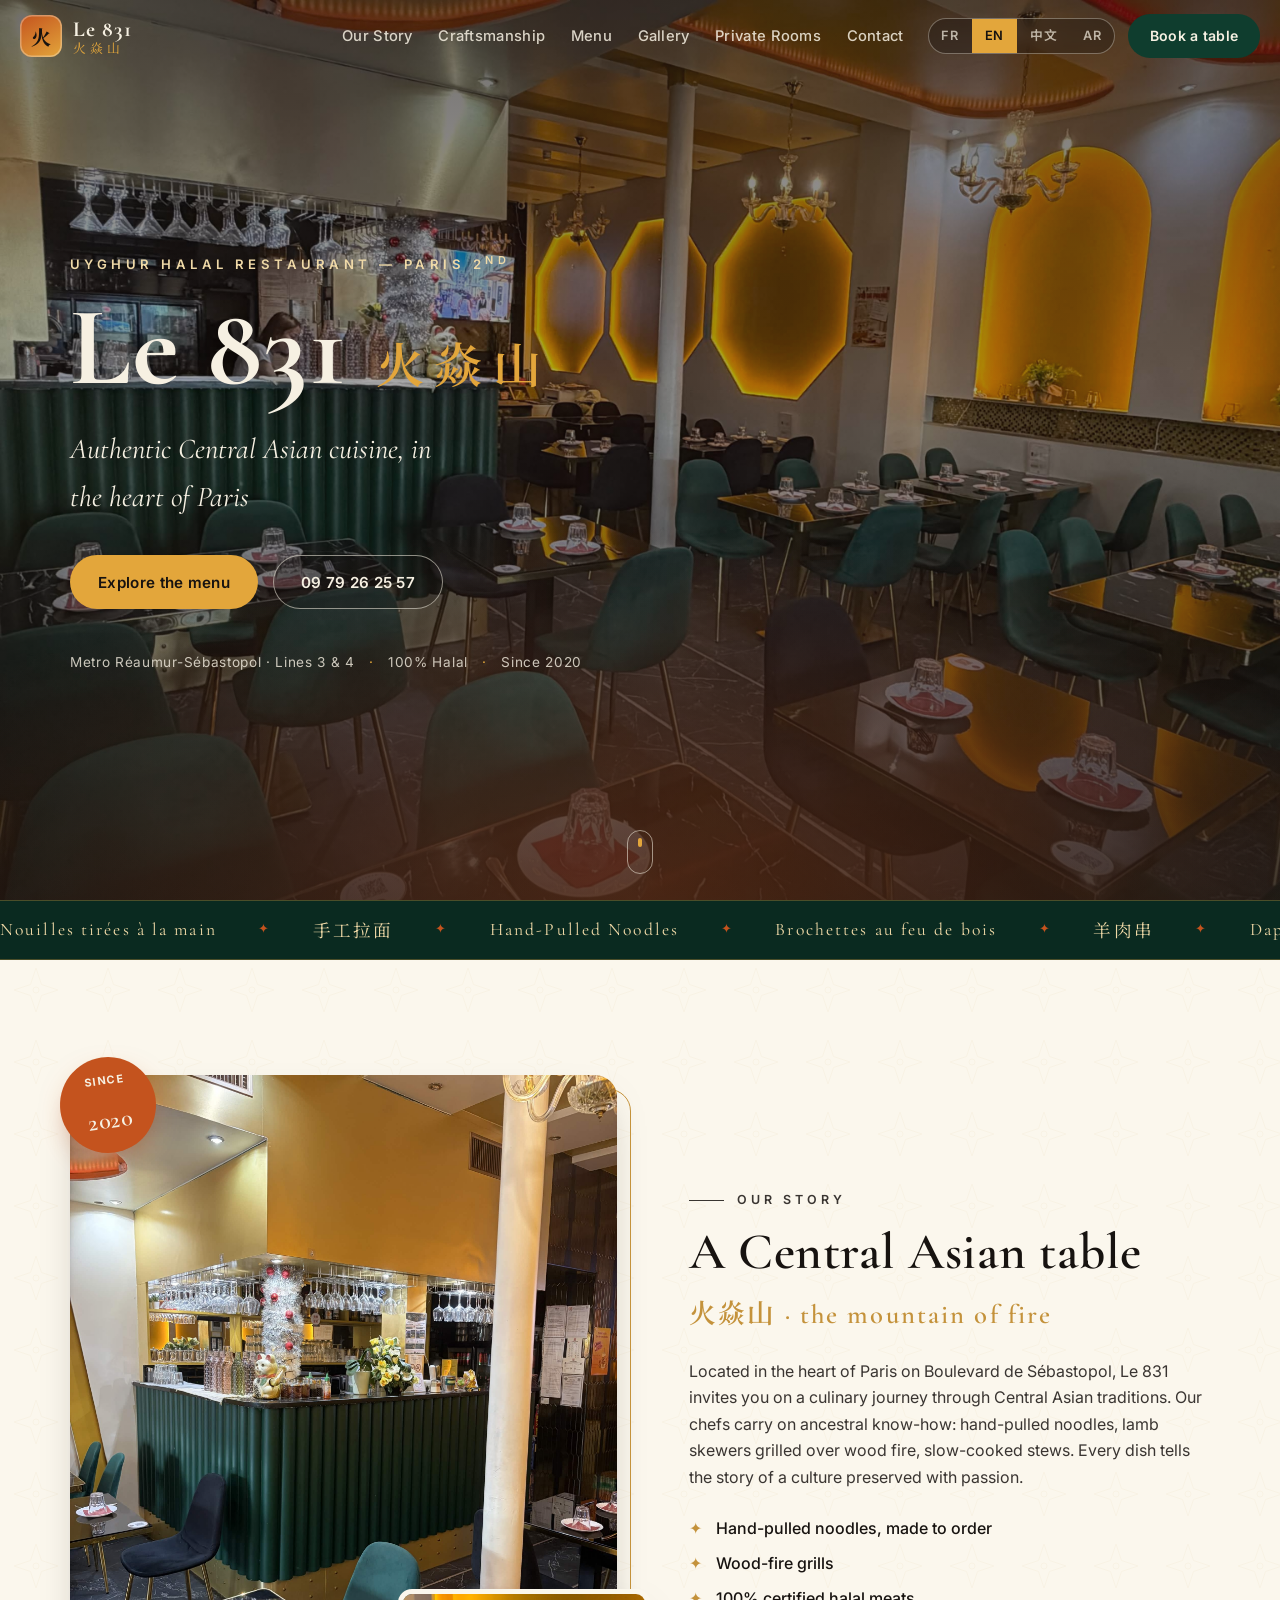
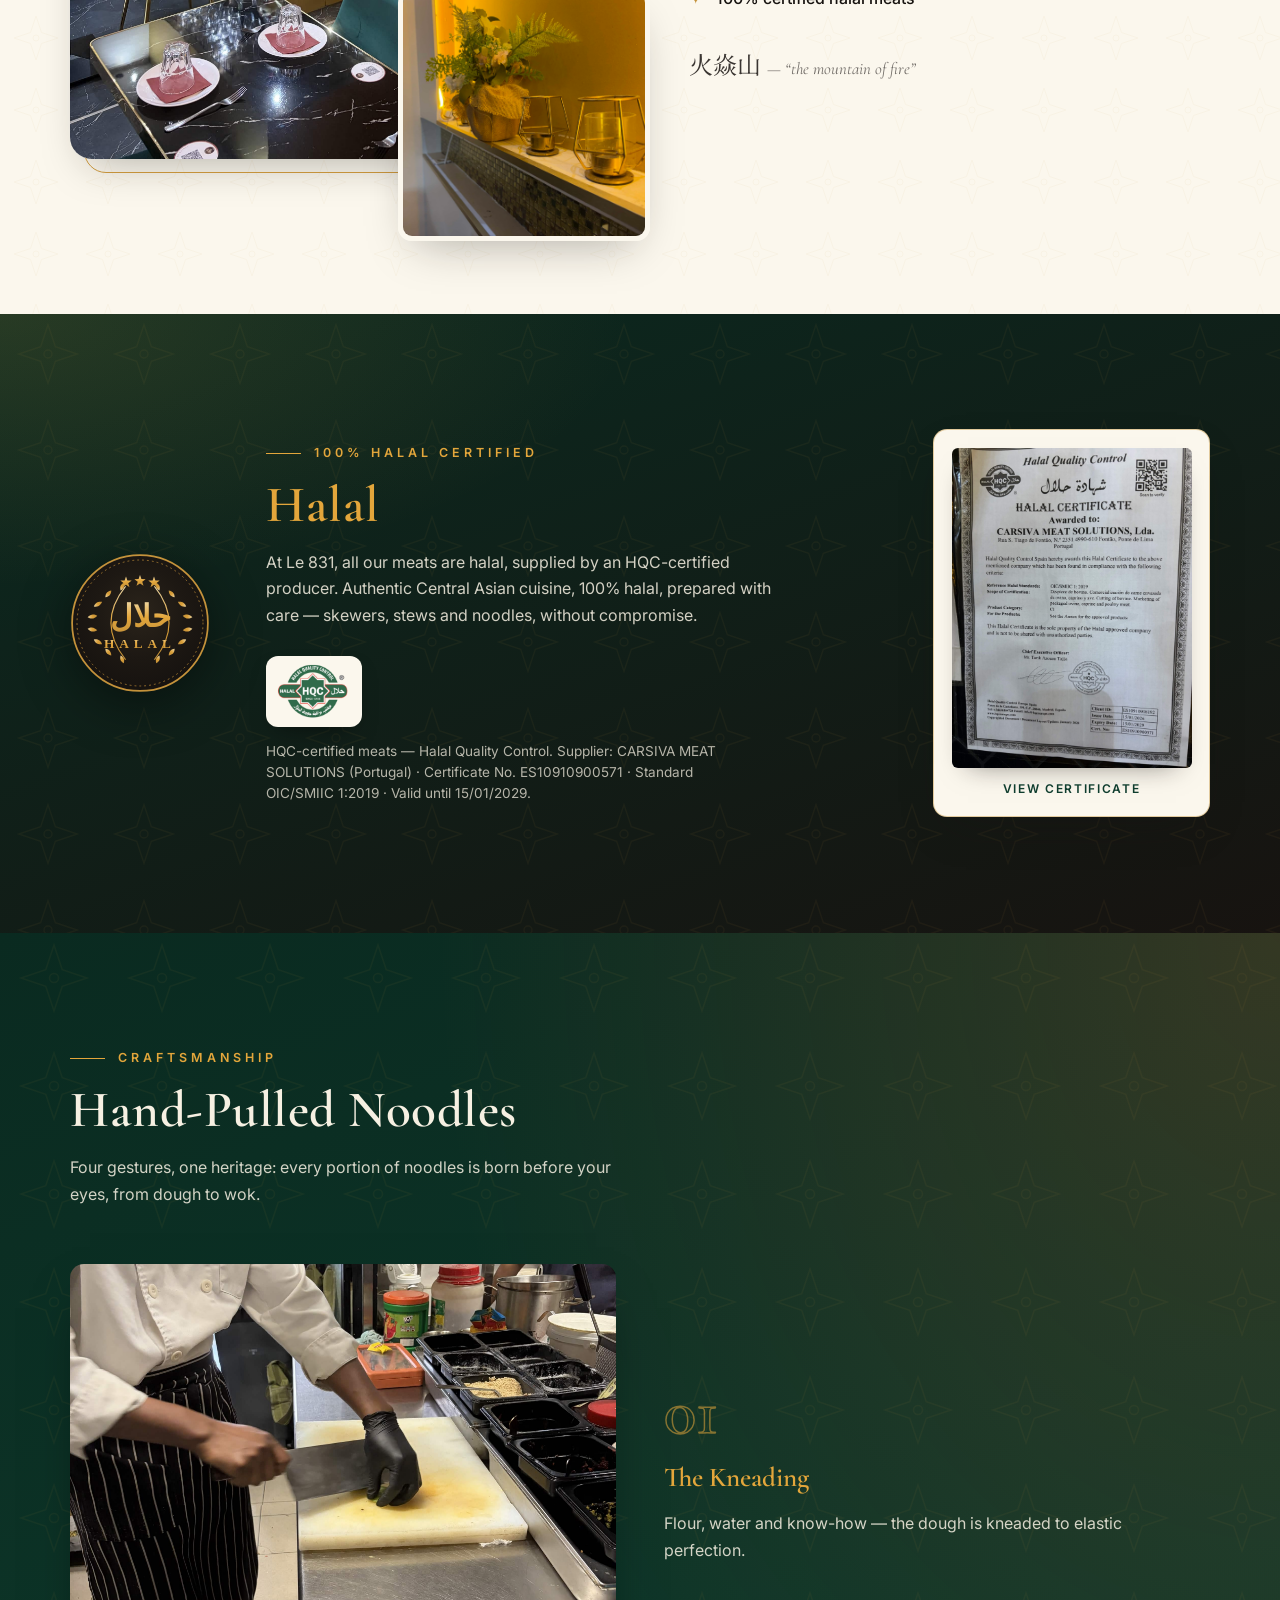
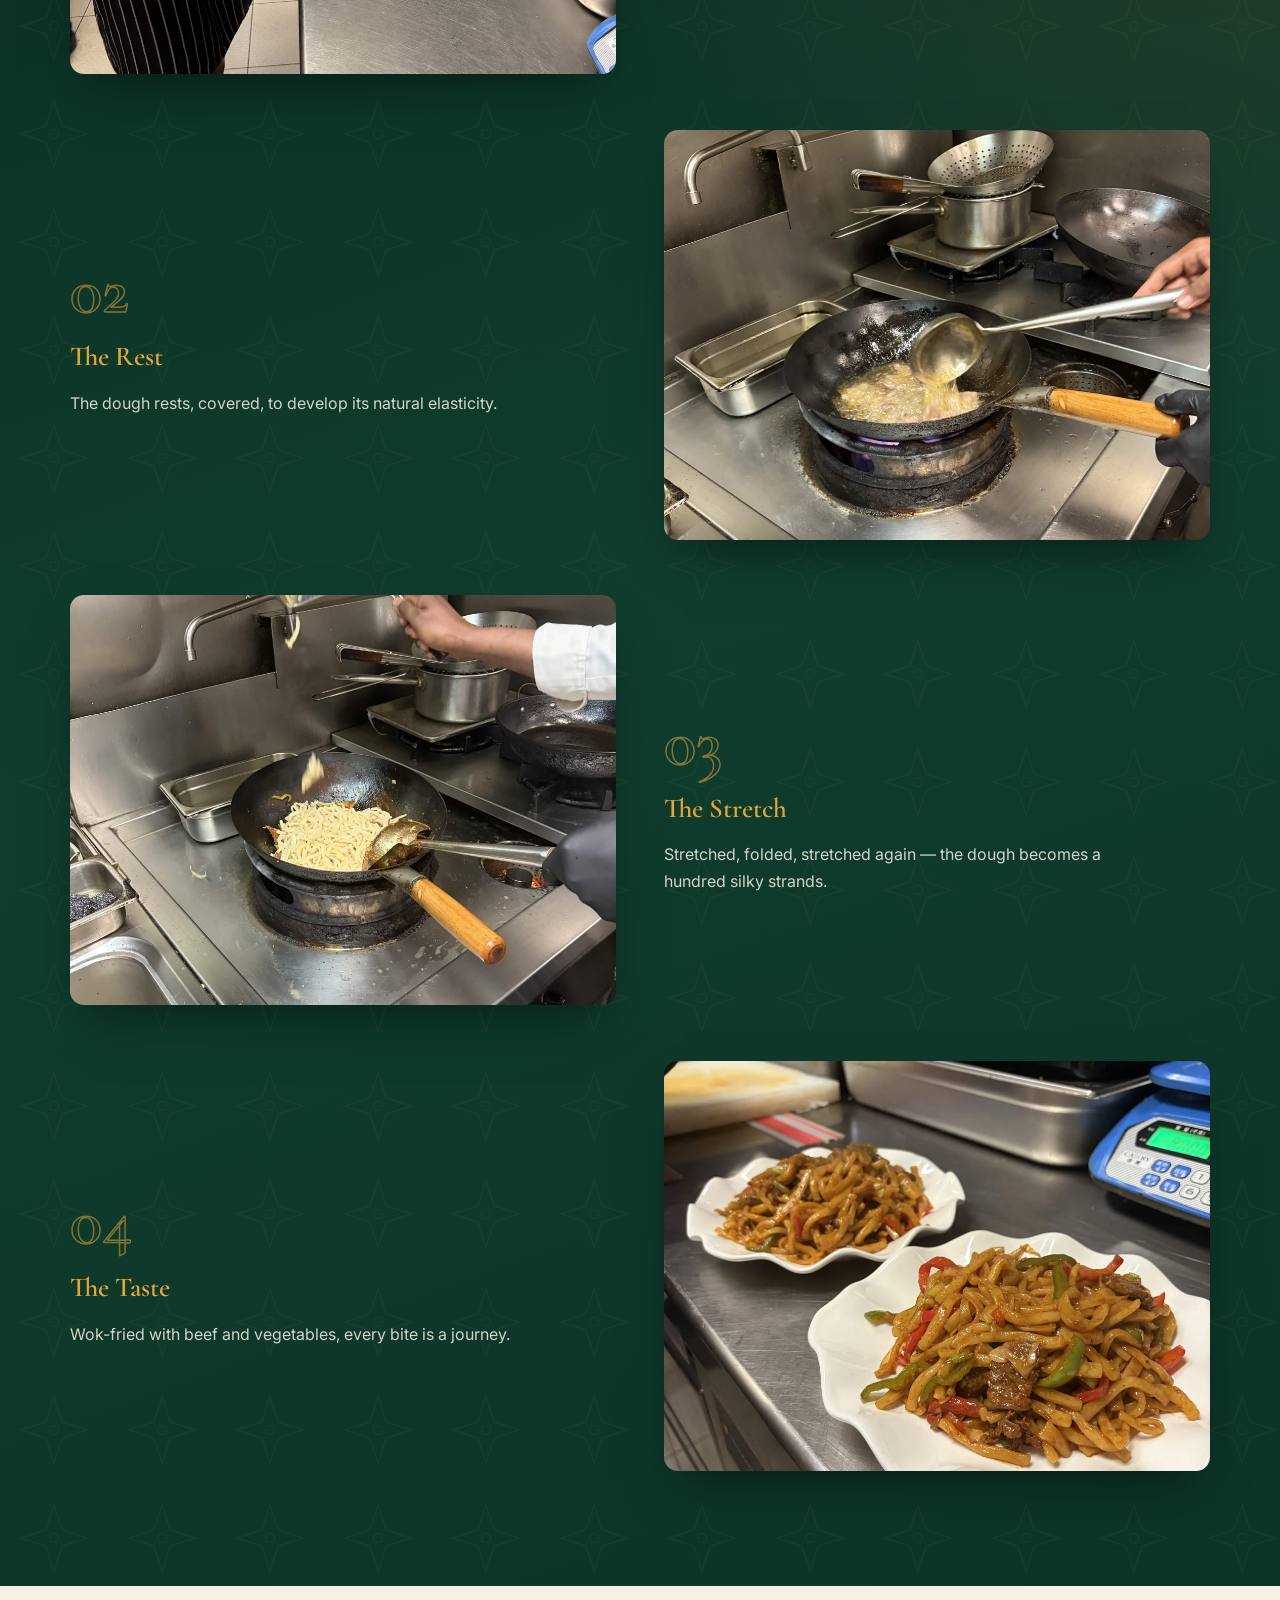
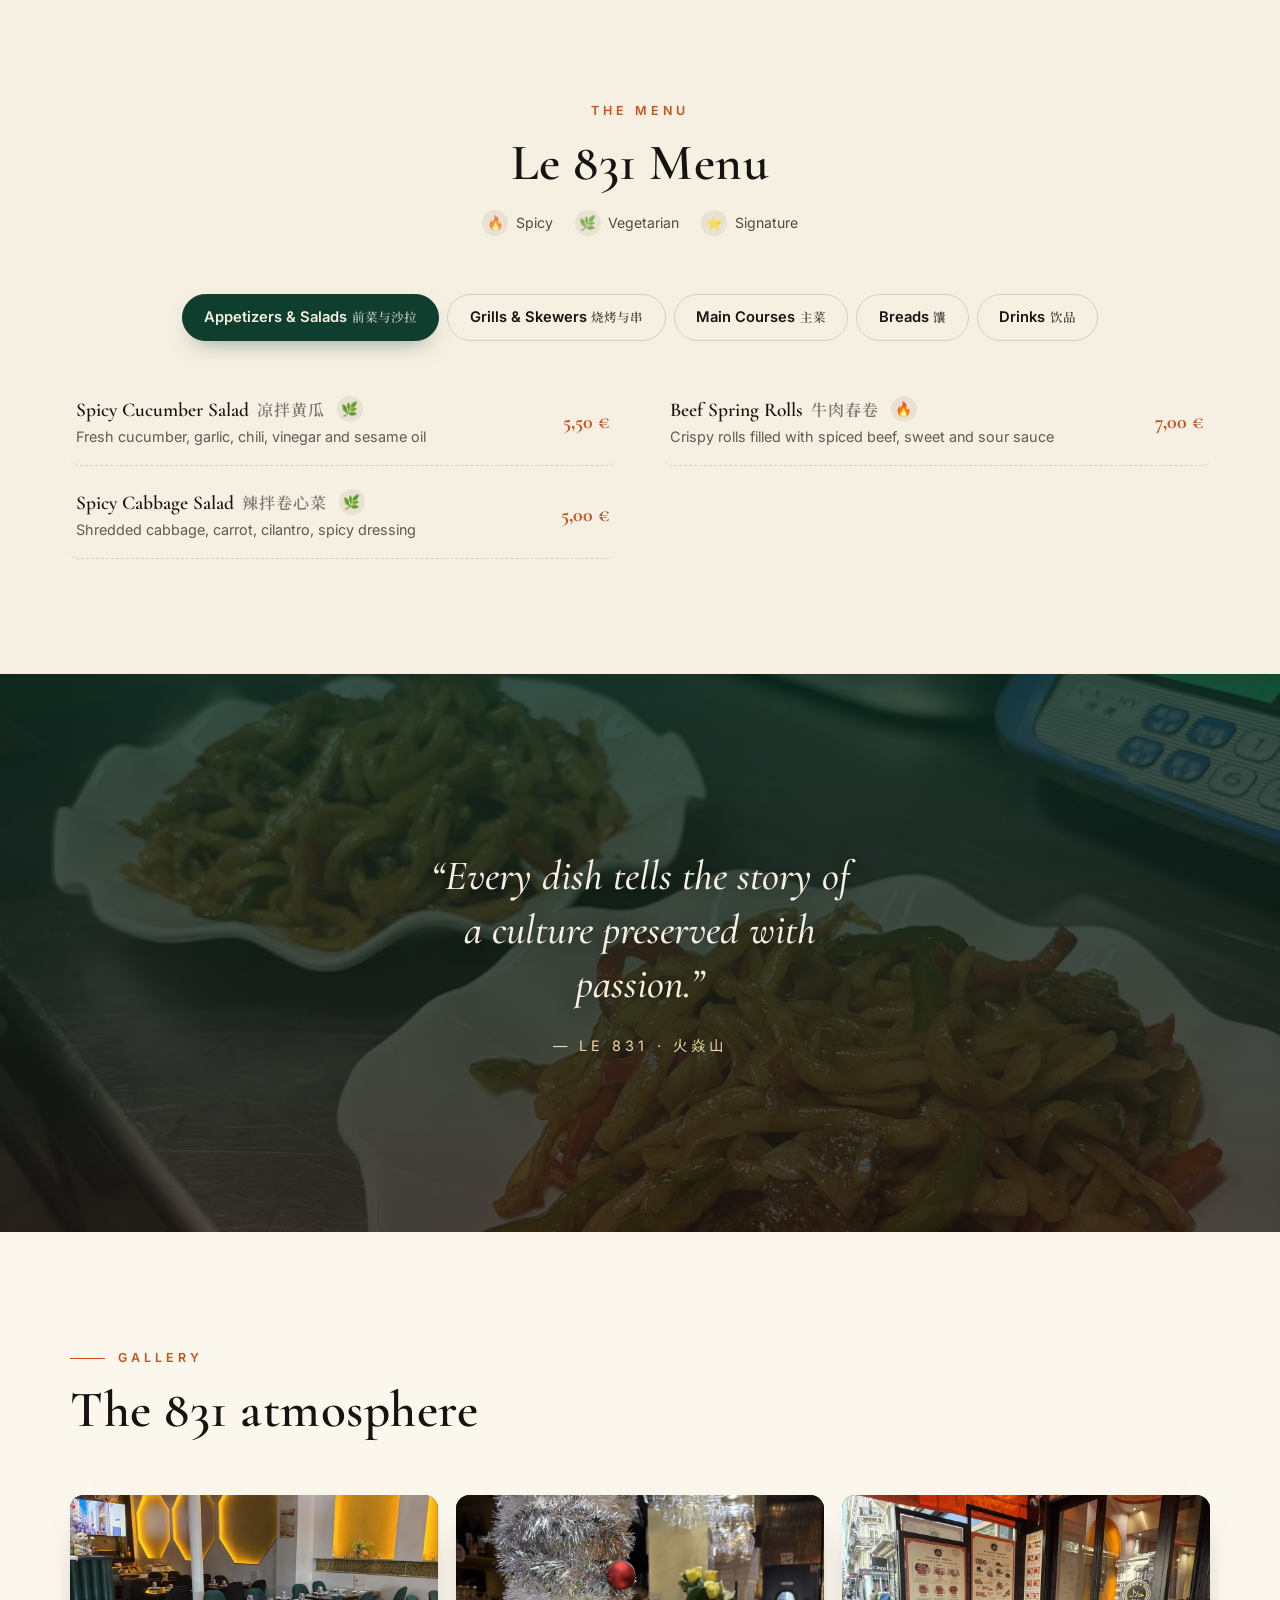
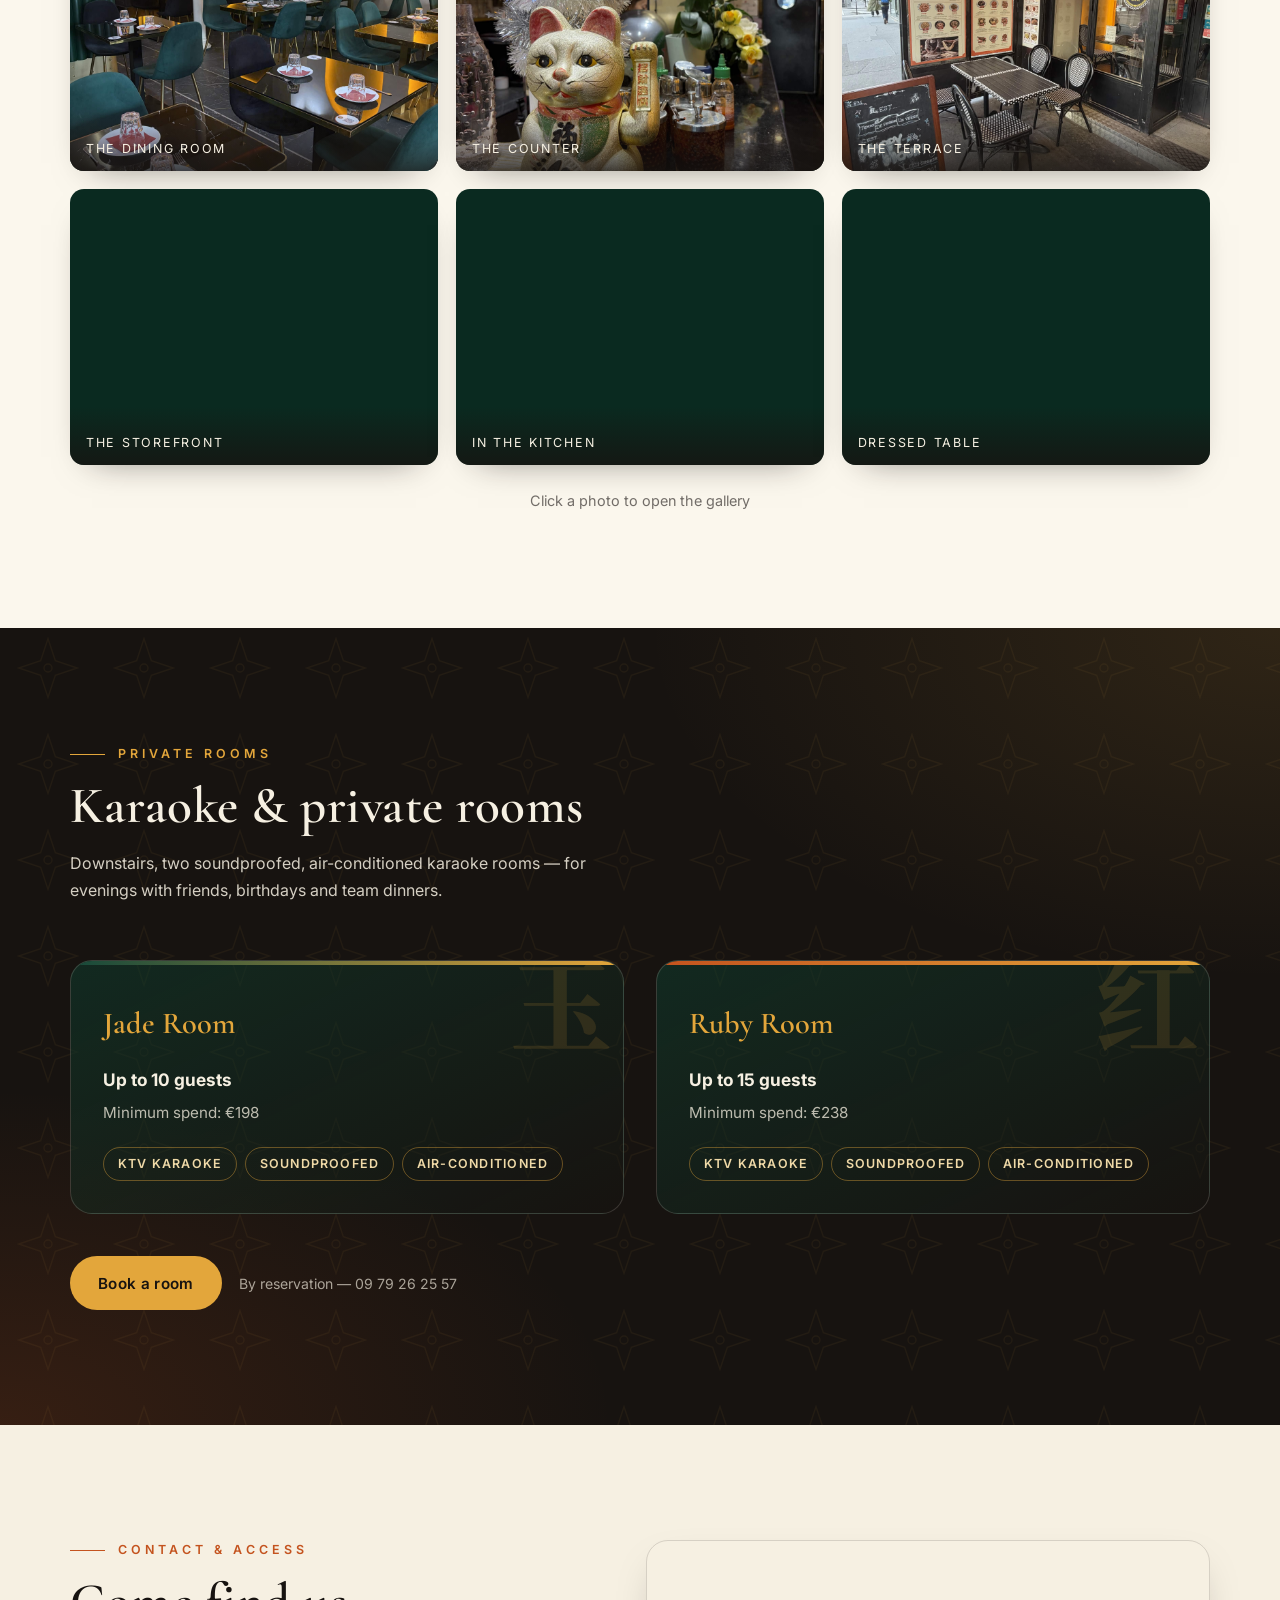
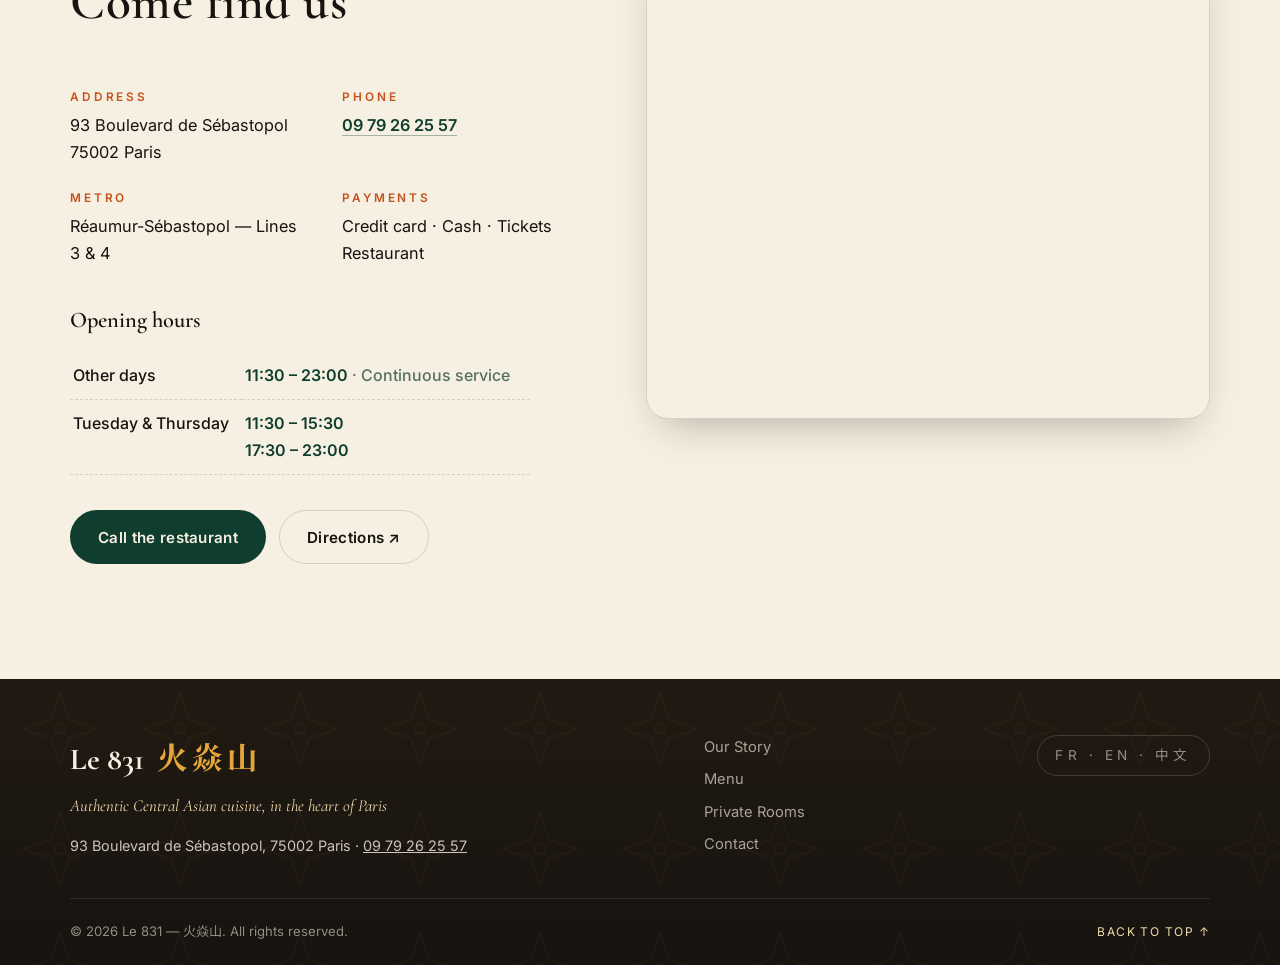
==== commit c9c0ef74: "Ajout admin menu (admin.html + server.js API /api/menu), design Braise & Jade, menu v4 - admin.html " ====
--- a/index.html
+++ b/index.html
@@ -26,7 +26,7 @@
   <!-- Fonts -->
   <link rel="preconnect" href="https://fonts.googleapis.com">
   <link rel="preconnect" href="https://fonts.gstatic.com" crossorigin>
-  <link href="https://fonts.googleapis.com/css2?family=Cormorant+Garamond:ital,wght@0,500;0,600;0,700;1,500&family=Inter:wght@400;500;600&family=Noto+Sans+SC:wght@400;500&family=Noto+Serif+SC:wght@600;700&display=swap" rel="stylesheet">
+  <link href="https://fonts.googleapis.com/css2?family=Cormorant+Garamond:ital,wght@0,500;0,600;0,700;1,500&family=Inter:wght@400;500;600&family=Noto+Sans+SC:wght@400;500&family=Noto+Serif+SC:wght@600;700&family=Noto+Naskh+Arabic:wght@500;600;700&family=Noto+Sans+Arabic:wght@400;500&display=swap" rel="stylesheet">
 
   <link rel="stylesheet" href="assets/css/style.css">
 
@@ -42,6 +42,7 @@
     "image": "https://hovihovi.github.io/831website/assets/images/salle/vue-ensemble-02.jpg",
     "servesCuisine": ["Ouïghoure", "Uyghur", "Cuisine d'Asie Centrale", "Halal"],
     "priceRange": "€€",
+    "availableLanguage": ["fr", "en", "zh", "ar"],
     "telephone": "+33979262557",
     "address": {
       "@type": "PostalAddress",
@@ -54,18 +55,18 @@
     "openingHoursSpecification": [
       {
         "@type": "OpeningHoursSpecification",
-        "dayOfWeek": ["Monday","Tuesday","Wednesday","Thursday","Friday"],
-        "opens": "11:30", "closes": "15:00"
+        "dayOfWeek": ["Monday","Wednesday","Friday","Saturday","Sunday"],
+        "opens": "11:30", "closes": "23:00"
       },
       {
         "@type": "OpeningHoursSpecification",
-        "dayOfWeek": ["Monday","Tuesday","Wednesday","Thursday","Friday"],
-        "opens": "18:00", "closes": "22:30"
+        "dayOfWeek": ["Tuesday","Thursday"],
+        "opens": "11:30", "closes": "15:30"
       },
       {
         "@type": "OpeningHoursSpecification",
-        "dayOfWeek": ["Saturday","Sunday"],
-        "opens": "11:30", "closes": "22:30"
+        "dayOfWeek": ["Tuesday","Thursday"],
+        "opens": "17:30", "closes": "23:00"
       }
     ],
     "acceptsReservations": "True",
@@ -103,8 +104,9 @@
           <button type="button" data-lang="fr" aria-pressed="true">FR</button>
           <button type="button" data-lang="en" aria-pressed="false">EN</button>
           <button type="button" data-lang="cn" aria-pressed="false">中文</button>
-        </div>
-        <a class="btn btn-solid header-cta" href="tel:+33979262557" data-i18n="nav.reserve">Réserver</a>
+          <button type="button" data-lang="ar" aria-pressed="false">AR</button>
+        </div>
+        <a class="btn btn-solid header-cta" href="https://maps.app.goo.gl/Z8gd32H4v7ZuUEQQA?g_st=ic" target="_blank" rel="noopener" data-i18n="nav.reserve">Réserver</a>
         <button class="nav-toggle" id="nav-toggle" aria-expanded="false" aria-controls="main-nav" aria-label="Menu">
           <span></span><span></span><span></span>
         </button>
@@ -196,6 +198,32 @@
           </ul>
           <p class="story-sign reveal" lang="zh">火焱山 <span data-i18n="story.sign">— « la montagne de feu »</span></p>
         </div>
+      </div>
+    </section>
+
+    <!-- ============ HALAL ============ -->
+    <section class="section halal" id="halal">
+      <div class="container halal-grid">
+        <div class="halal-badge reveal">
+          <img src="assets/images/halal-badge.svg" alt="Badge halal — Le 831" width="140" height="140" loading="lazy" decoding="async">
+        </div>
+        <div class="halal-body reveal">
+          <p class="overline reveal" data-i18n="halal.overline">Certifié 100&nbsp;% halal</p>
+          <h2 class="section-title reveal" data-i18n="halal.title">Halal</h2>
+          <p class="halal-text reveal" data-i18n="halal.text">Chez Le 831, toutes nos viandes sont halal, fournies par un producteur certifié HQC. Une cuisine authentique d'Asie Centrale, 100&nbsp;% halal, préparée avec soin — brochettes, ragoûts et nouilles, sans compromis.</p>
+          <div class="halal-cert">
+            <img src="assets/images/halal/hqc-logo.png" alt="HQC — Halal Quality Control" class="halal-cert-logo" loading="lazy" decoding="async">
+            <p class="halal-cert-text" data-i18n="halal.certText">Viandes certifiées HQC — Halal Quality Control. Fournisseur : CARSIVA MEAT SOLUTIONS (Portugal) · Certificat n° ES10910900571 · Norme OIC/SMIIC 1:2019 · Valable jusqu'au 15/01/2029.</p>
+          </div>
+        </div>
+        <figure class="halal-certificate reveal">
+          <a href="https://view.page/p/T2pBd3" target="_blank" rel="noopener"
+             data-i18n-attr="aria-label:halal.certLink">
+            <img src="assets/images/halal/certificat-hqc-web.jpg"
+                 alt="Certificat halal HQC n° ES10910900571" loading="lazy" decoding="async">
+            <figcaption data-i18n="halal.certLink">Voir le certificat</figcaption>
+          </a>
+        </figure>
       </div>
     </section>
 
@@ -362,7 +390,7 @@
           </article>
         </div>
         <p class="rooms-cta reveal">
-          <a class="btn btn-gold" href="tel:+33979262557" data-i18n="rooms.cta">Réserver un salon</a>
+          <a class="btn btn-gold" href="https://maps.app.goo.gl/Z8gd32H4v7ZuUEQQA?g_st=ic" target="_blank" rel="noopener" data-i18n="rooms.cta">Réserver un salon</a>
           <span class="rooms-note" data-i18n="rooms.note">Sur réservation — 09 79 26 25 57</span>
         </p>
       </div>
@@ -399,12 +427,12 @@
             <table>
               <tbody>
                 <tr>
-                  <th scope="row" data-i18n="contact.daysWeek">Lundi – Vendredi</th>
-                  <td>11:30 – 15:00<br>18:00 – 22:30</td>
+                  <th scope="row" data-i18n="contact.daysOthers">Autres jours</th>
+                  <td>11:30 – 23:00<span class="hours-note" data-i18n="contact.daysWeekend">service continu</span></td>
                 </tr>
                 <tr>
-                  <th scope="row" data-i18n="contact.daysWeekend">Samedi – Dimanche</th>
-                  <td>11:30 – 22:30</td>
+                  <th scope="row" data-i18n="contact.daysWeek">Mardi &amp; Jeudi</th>
+                  <td>11:30 – 15:30<br>17:30 – 23:00</td>
                 </tr>
               </tbody>
             </table>
--- a/assets/css/style.css
+++ b/assets/css/style.css
@@ -60,6 +60,10 @@
 ::selection { background: var(--gold); color: var(--ink); }
 
 html[lang="zh-CN"] body { font-family: "Noto Sans SC", "Inter", system-ui, sans-serif; }
+html[lang="ar"] body { font-family: "Noto Sans Arabic", "Inter", system-ui, sans-serif; }
+html[lang="ar"] .section-title,
+html[lang="ar"] .brand-name,
+html[lang="ar"] .hero-name { font-family: "Noto Naskh Arabic", "Cormorant Garamond", serif; }
 
 :focus-visible {
   outline: 3px solid var(--gold-soft);
@@ -694,6 +698,32 @@
   white-space: nowrap;
 }
 
+/* Prix multi-tailles : ligne compacte « Petite 5,50 € · Moyenne 7,00 € » */
+.dish-price-multi {
+  white-space: normal;
+  text-align: right;
+  font-size: 1.08rem;
+  line-height: 1.35;
+}
+.dish-price-multi .p-size {
+  font-family: var(--font-body);
+  font-weight: 500;
+  font-size: 0.82rem;
+  color: rgba(23, 19, 16, 0.62);
+}
+.dish-price-multi .p-price { white-space: nowrap; }
+.dish-price-multi .p-sep { color: rgba(23, 19, 16, 0.38); font-weight: 400; }
+
+/* Allergènes : ligne discrète sous la description */
+.dish-allergens {
+  grid-column: 1 / 2;
+  font-size: 0.72rem;
+  color: rgba(23, 19, 16, 0.55);
+  opacity: 0.6;
+  line-height: 1.4;
+  margin-top: 0.15rem;
+}
+
 /* Plat en vedette (avec photo) */
 .dish-featured {
   display: grid;
@@ -717,6 +747,7 @@
 .dish-featured .dish-name { font-size: 1.5rem; }
 .dish-featured .dish-desc { font-size: 0.98rem; }
 .dish-featured .dish-price { font-size: 1.5rem; grid-column: auto; grid-row: auto; justify-self: start; }
+.dish-featured .dish-price-multi { text-align: left; font-size: 1.18rem; }
 .dish-featured .featured-flag {
   justify-self: start;
   font-size: 0.72rem;
@@ -1056,6 +1087,8 @@
 }
 .hours th { font-weight: 500; }
 .hours td { font-weight: 600; color: var(--jade); }
+.hours-note { font-weight: 500; opacity: 0.7; }
+.hours-note::before { content: " · "; }
 
 .contact-ctas { display: flex; flex-wrap: wrap; gap: 0.8rem; margin-top: 2.2rem; }
 
@@ -1135,6 +1168,112 @@
 .to-top { color: var(--gold-pale); text-decoration: none; letter-spacing: 0.12em; text-transform: uppercase; font-size: 0.75rem; }
 .to-top:hover { color: var(--gold-soft); }
 
+/* ---------- Halal ---------- */
+.halal {
+  background:
+    radial-gradient(90% 80% at 0% 0%, rgba(196, 146, 59, 0.16), transparent 55%),
+    linear-gradient(160deg, var(--jade-deep), var(--ink));
+  color: var(--ivory);
+}
+.halal::before {
+  content: "";
+  position: absolute;
+  inset: 0;
+  background-image: var(--pattern-stars);
+  background-size: 96px;
+  opacity: 0.06;
+  pointer-events: none;
+}
+.halal-grid {
+  display: grid;
+  gap: 2.5rem;
+  align-items: center;
+  justify-items: center;
+  text-align: center;
+}
+@media (min-width: 900px) {
+  .halal-grid {
+    grid-template-columns: auto 1fr auto;
+    gap: 3.5rem;
+    text-align: start;
+    justify-items: start;
+  }
+}
+.halal-badge {
+  width: 140px;
+  height: 140px;
+  filter: drop-shadow(0 12px 26px rgba(0, 0, 0, 0.45));
+}
+.halal-badge img { width: 100%; height: 100%; }
+.halal .overline { color: var(--gold-soft); }
+.halal .section-title { color: var(--gold-soft); }
+.halal-text {
+  max-width: 52ch;
+  margin-top: 1rem;
+  color: rgba(246, 240, 226, 0.85);
+}
+
+.halal-cert {
+  margin-top: 1.7rem;
+  display: flex;
+  flex-direction: column;
+  align-items: center;
+  gap: 0.85rem;
+}
+@media (min-width: 900px) {
+  .halal-cert { align-items: flex-start; }
+  html[dir="rtl"] .halal-cert { align-items: flex-end; }
+}
+.halal-cert-logo {
+  display: block;
+  width: 96px;
+  height: auto;
+  background: var(--paper);
+  padding: 0.55rem 0.65rem;
+  border-radius: 12px;
+  box-shadow: 0 10px 24px -12px rgba(0, 0, 0, 0.6);
+}
+.halal-cert-text {
+  font-size: 0.85rem;
+  line-height: 1.55;
+  color: rgba(246, 240, 226, 0.85);
+  opacity: 0.85;
+  max-width: 52ch;
+}
+
+.halal-certificate {
+  background: var(--paper);
+  color: var(--ink);
+  padding: 1.1rem;
+  border-radius: var(--radius);
+  border: 1px solid rgba(196, 146, 59, 0.45);
+  box-shadow: var(--shadow);
+}
+.halal-certificate a {
+  display: flex;
+  flex-direction: column;
+  align-items: center;
+  gap: 0.7rem;
+  text-decoration: none;
+}
+.halal-certificate img {
+  width: 100%;
+  max-width: 240px;
+  height: auto;
+  border-radius: 6px;
+  box-shadow: 0 12px 26px -16px rgba(23, 19, 16, 0.55);
+  transition: transform 0.4s var(--ease);
+}
+.halal-certificate a:hover img { transform: scale(1.03); }
+.halal-certificate figcaption {
+  font-size: 0.75rem;
+  font-weight: 600;
+  text-transform: uppercase;
+  letter-spacing: 0.14em;
+  text-align: center;
+  color: var(--jade);
+}
+
 /* ---------- Reveal on scroll ---------- */
 .reveal {
   opacity: 0;
@@ -1150,6 +1289,39 @@
   .main-nav { display: flex; }
   .header-cta { display: inline-flex; }
   .nav-toggle, .mobile-nav { display: none; }
+}
+
+/* ---------- RTL (Arabic) ---------- */
+html[dir="rtl"] { direction: rtl; }
+
+html[dir="rtl"] .brand { margin-right: 0; margin-left: auto; }
+html[dir="rtl"] .overline::before { margin-right: 0; margin-left: 0.8rem; }
+html[dir="rtl"] .main-nav a::after { transform-origin: right; }
+
+html[dir="rtl"] .floating-img { right: auto; left: -6%; }
+html[dir="rtl"] .framed-img::after { inset: 14px 14px -14px -14px; }
+html[dir="rtl"] .story-badge { left: auto; right: -10px; }
+html[dir="rtl"] .story-points li { padding-left: 0; padding-right: 1.7rem; }
+html[dir="rtl"] .story-points li::before { left: auto; right: 0; }
+
+html[dir="rtl"] .dish-name .dish-cn { margin-left: 0; margin-right: 0.5rem; }
+html[dir="rtl"] .dish-tags { margin-left: 0; margin-right: 0.4rem; }
+html[dir="rtl"] .menu-tab .zh { margin-left: 0; margin-right: 0.35em; }
+
+html[dir="rtl"] .gallery-item { text-align: right; }
+html[dir="rtl"] .gallery-item::after { right: auto; left: 0.6rem; }
+
+html[dir="rtl"] .room-zh { right: auto; left: 0.6rem; }
+
+html[dir="rtl"] .hours th, html[dir="rtl"] .hours td { text-align: right; }
+
+html[dir="rtl"] .footer-name span { margin-left: 0; margin-right: 0.4rem; }
+
+html[dir="rtl"] .lightbox-prev { left: auto; right: 0; }
+html[dir="rtl"] .lightbox-next { right: auto; left: 0; }
+@media (min-width: 620px) {
+  html[dir="rtl"] .lightbox-prev { left: auto; right: -0.5rem; }
+  html[dir="rtl"] .lightbox-next { right: auto; left: -0.5rem; }
 }
 
 /* ---------- Reduced motion ---------- */
